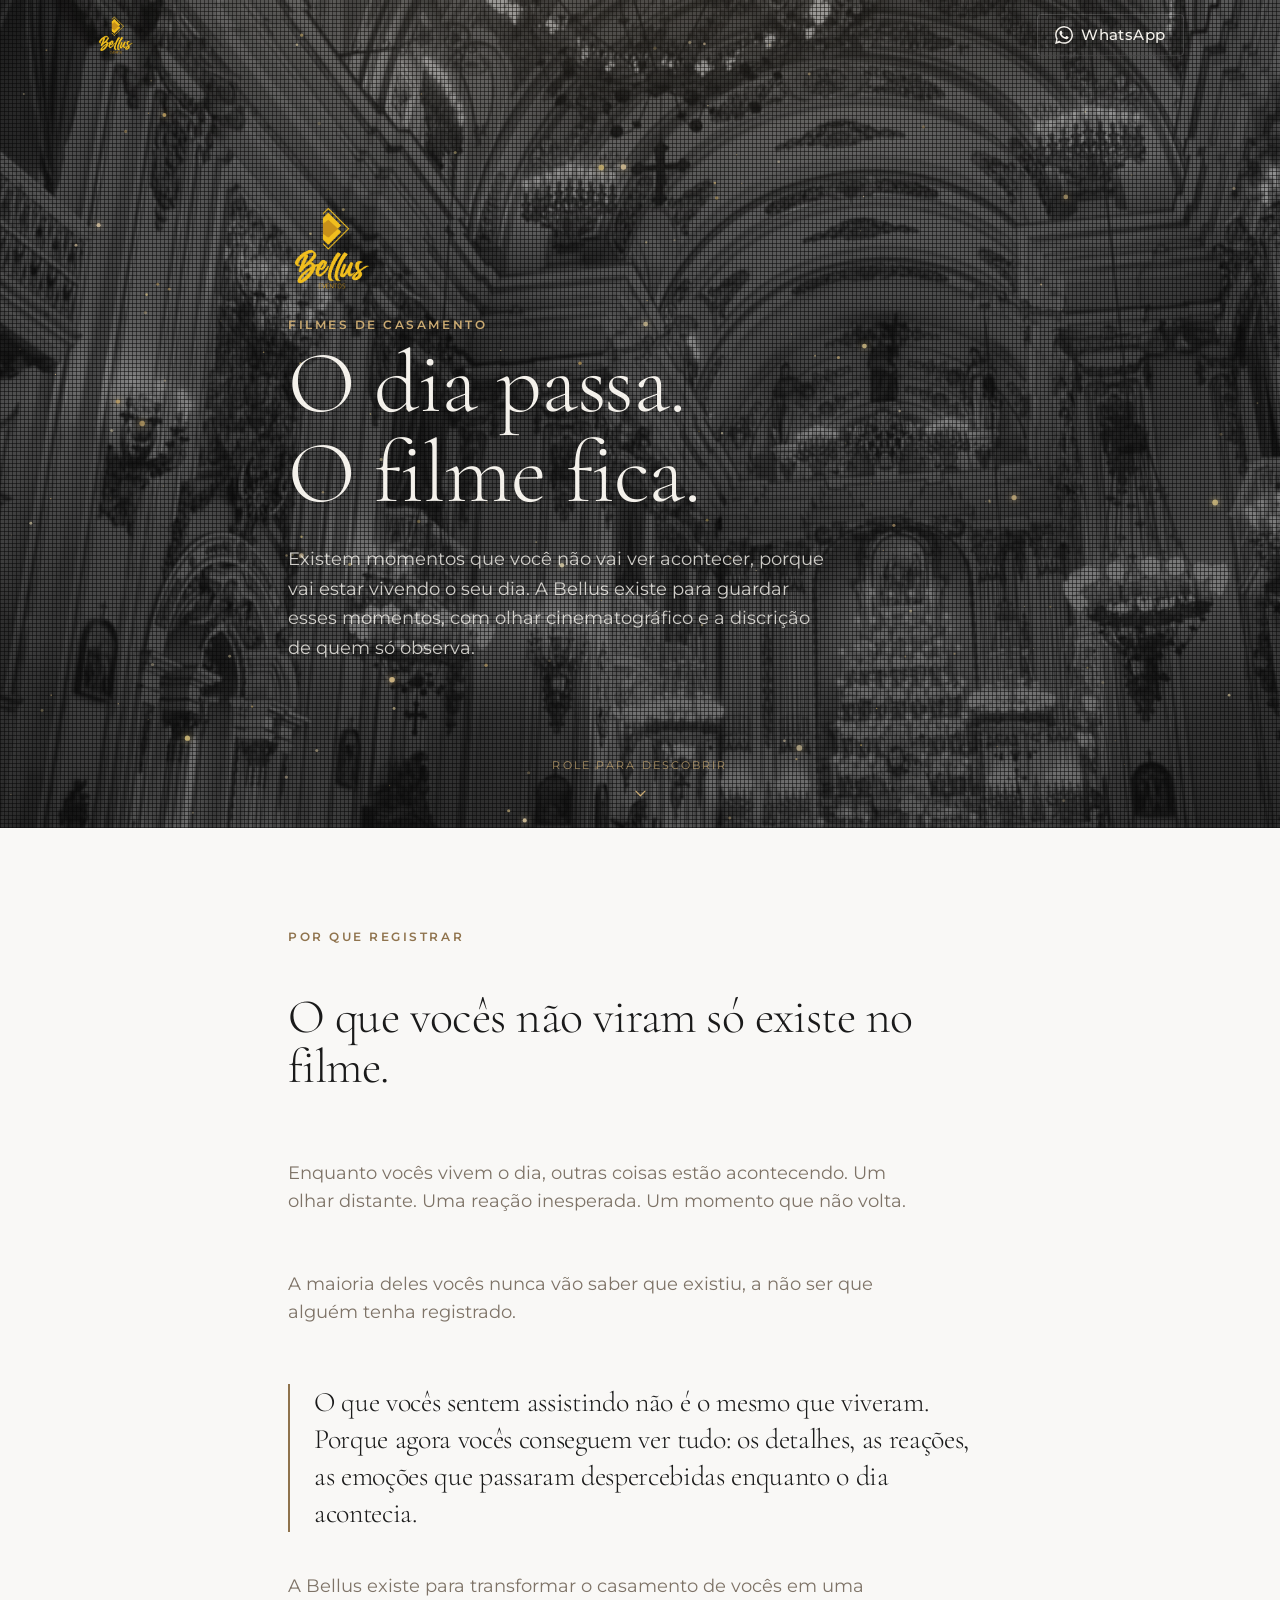
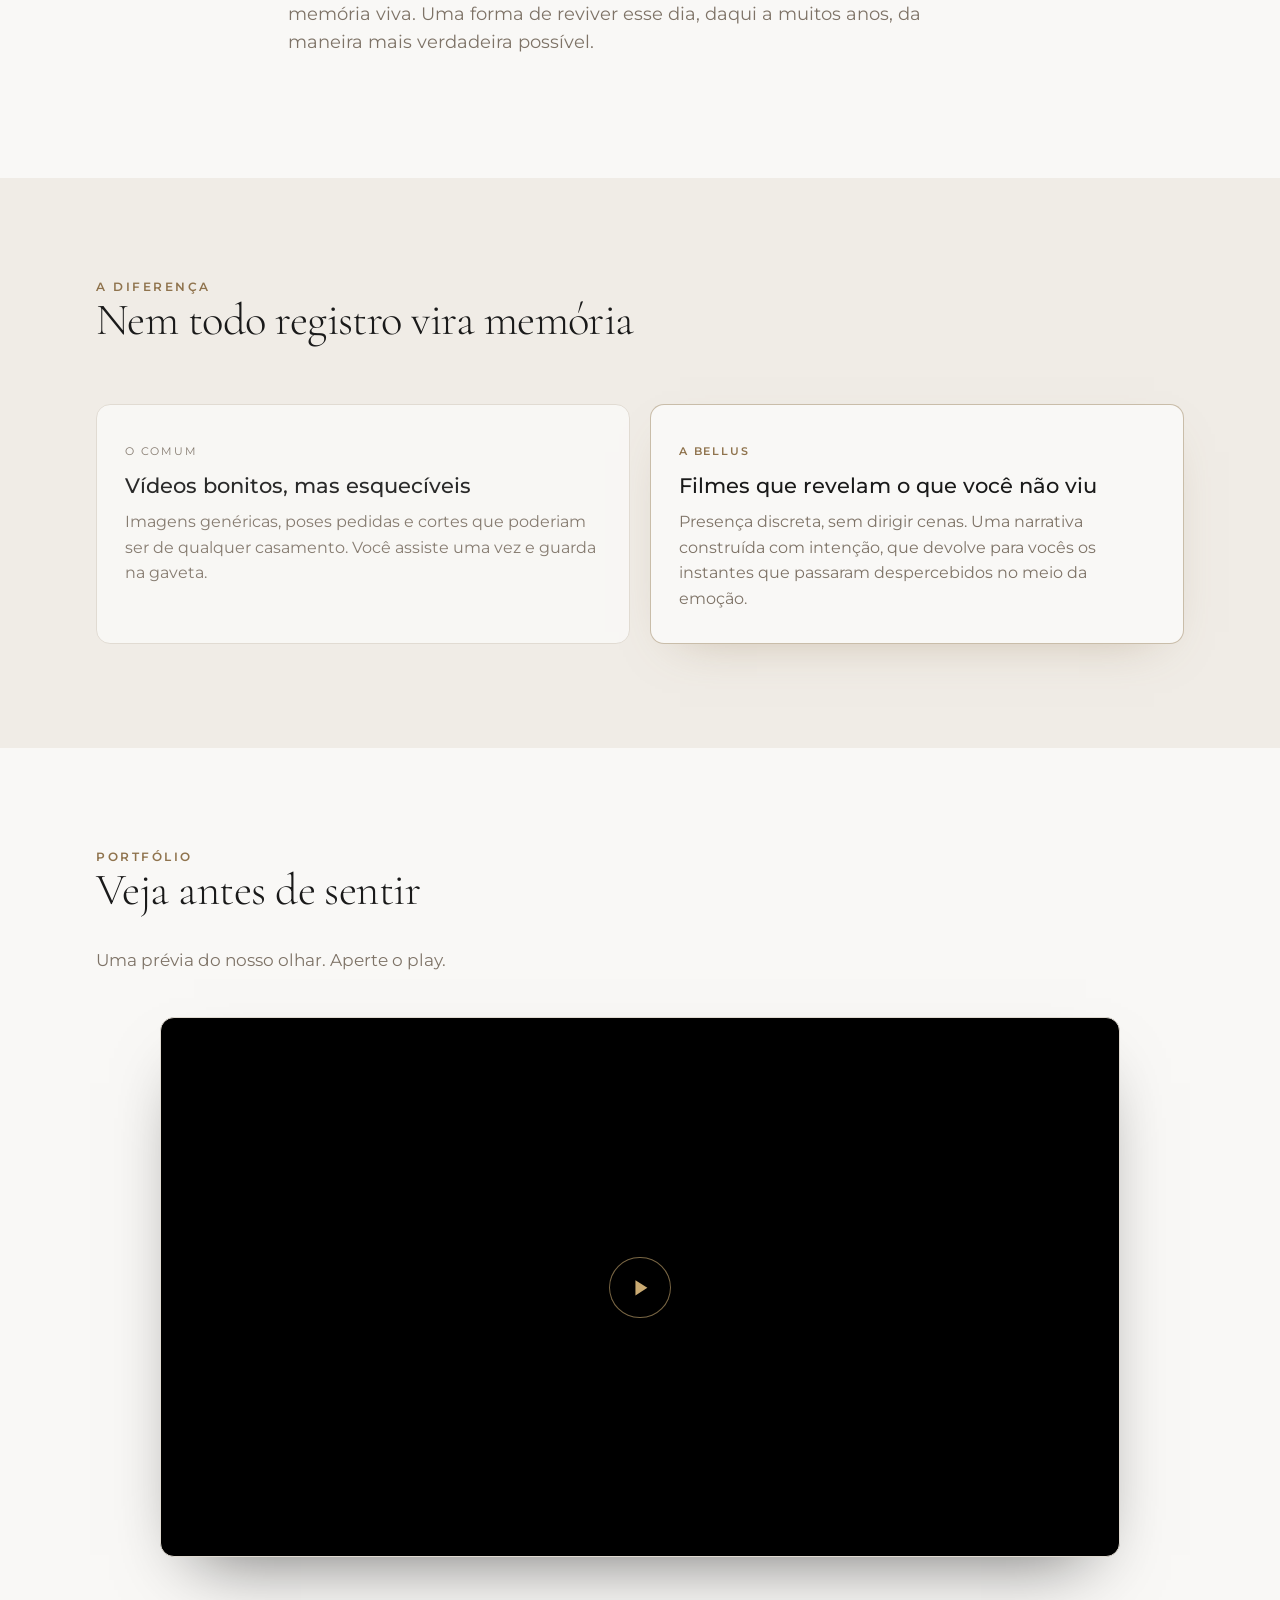
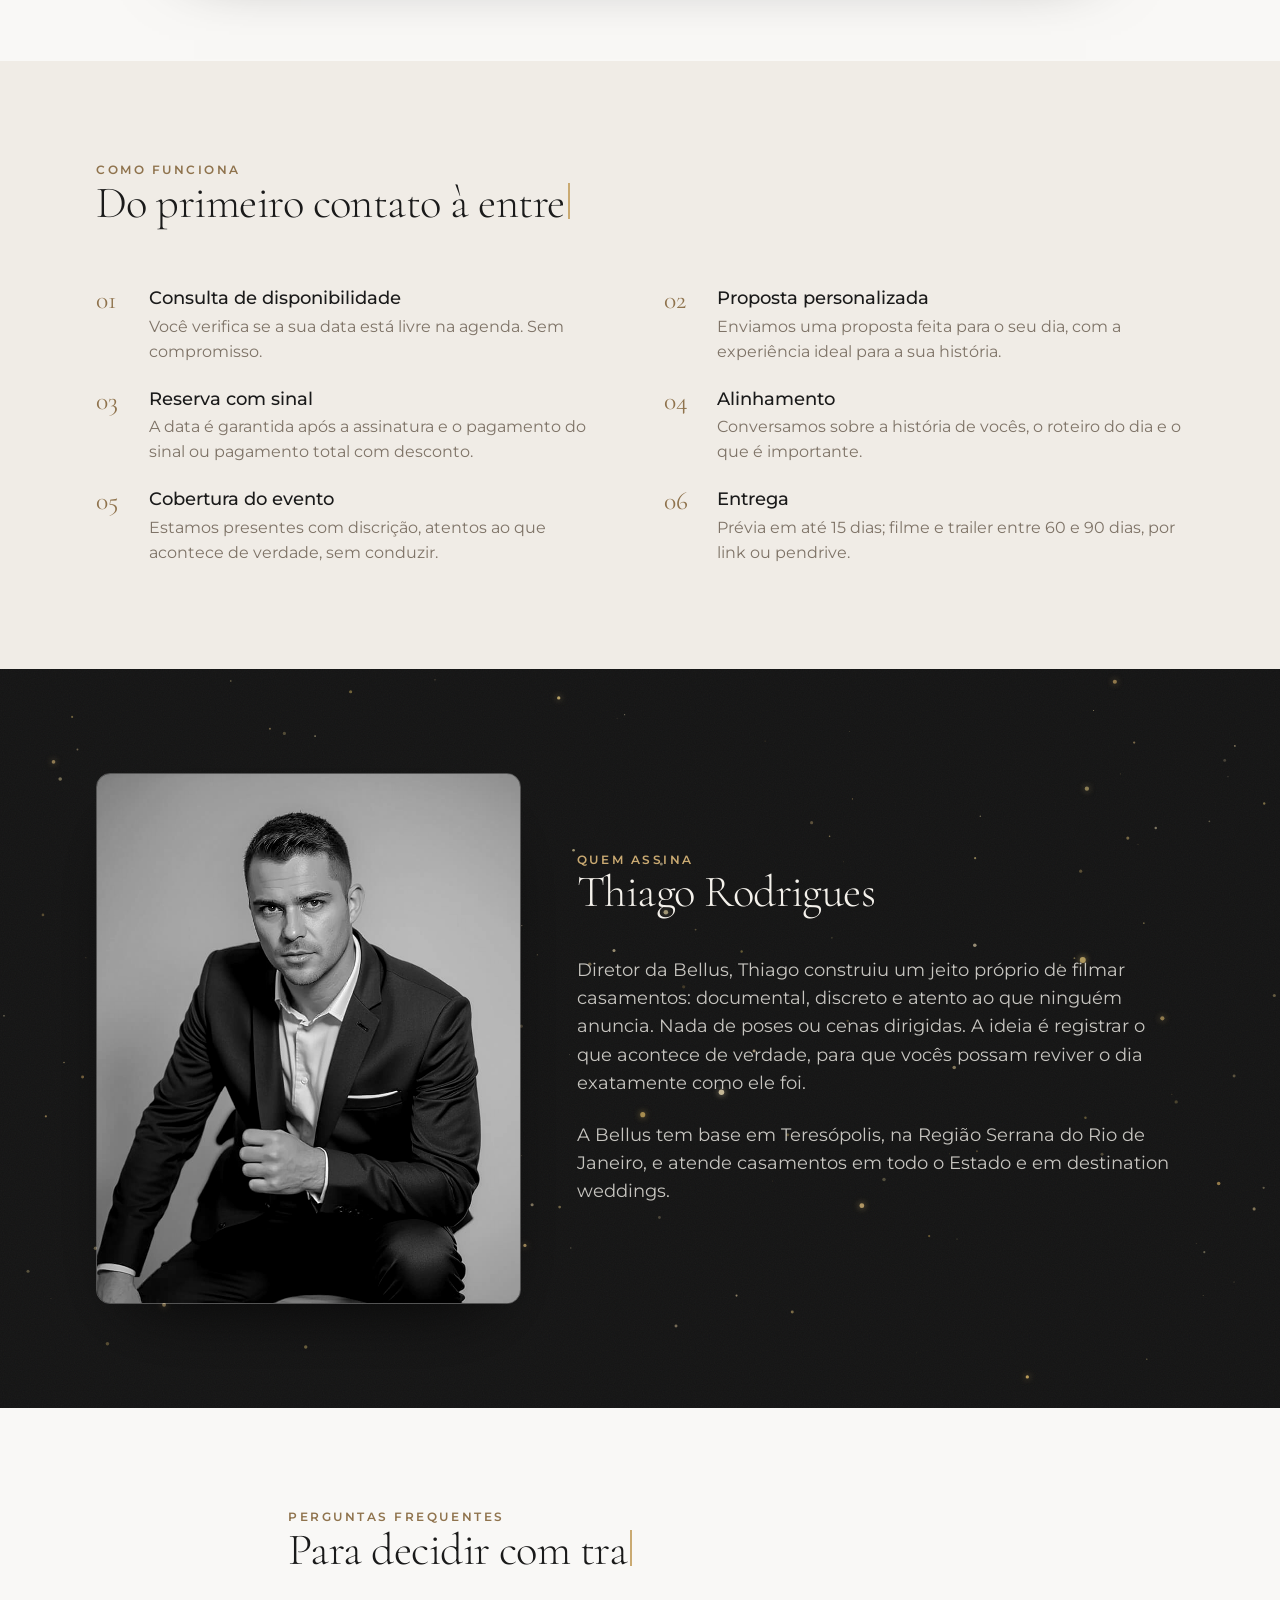
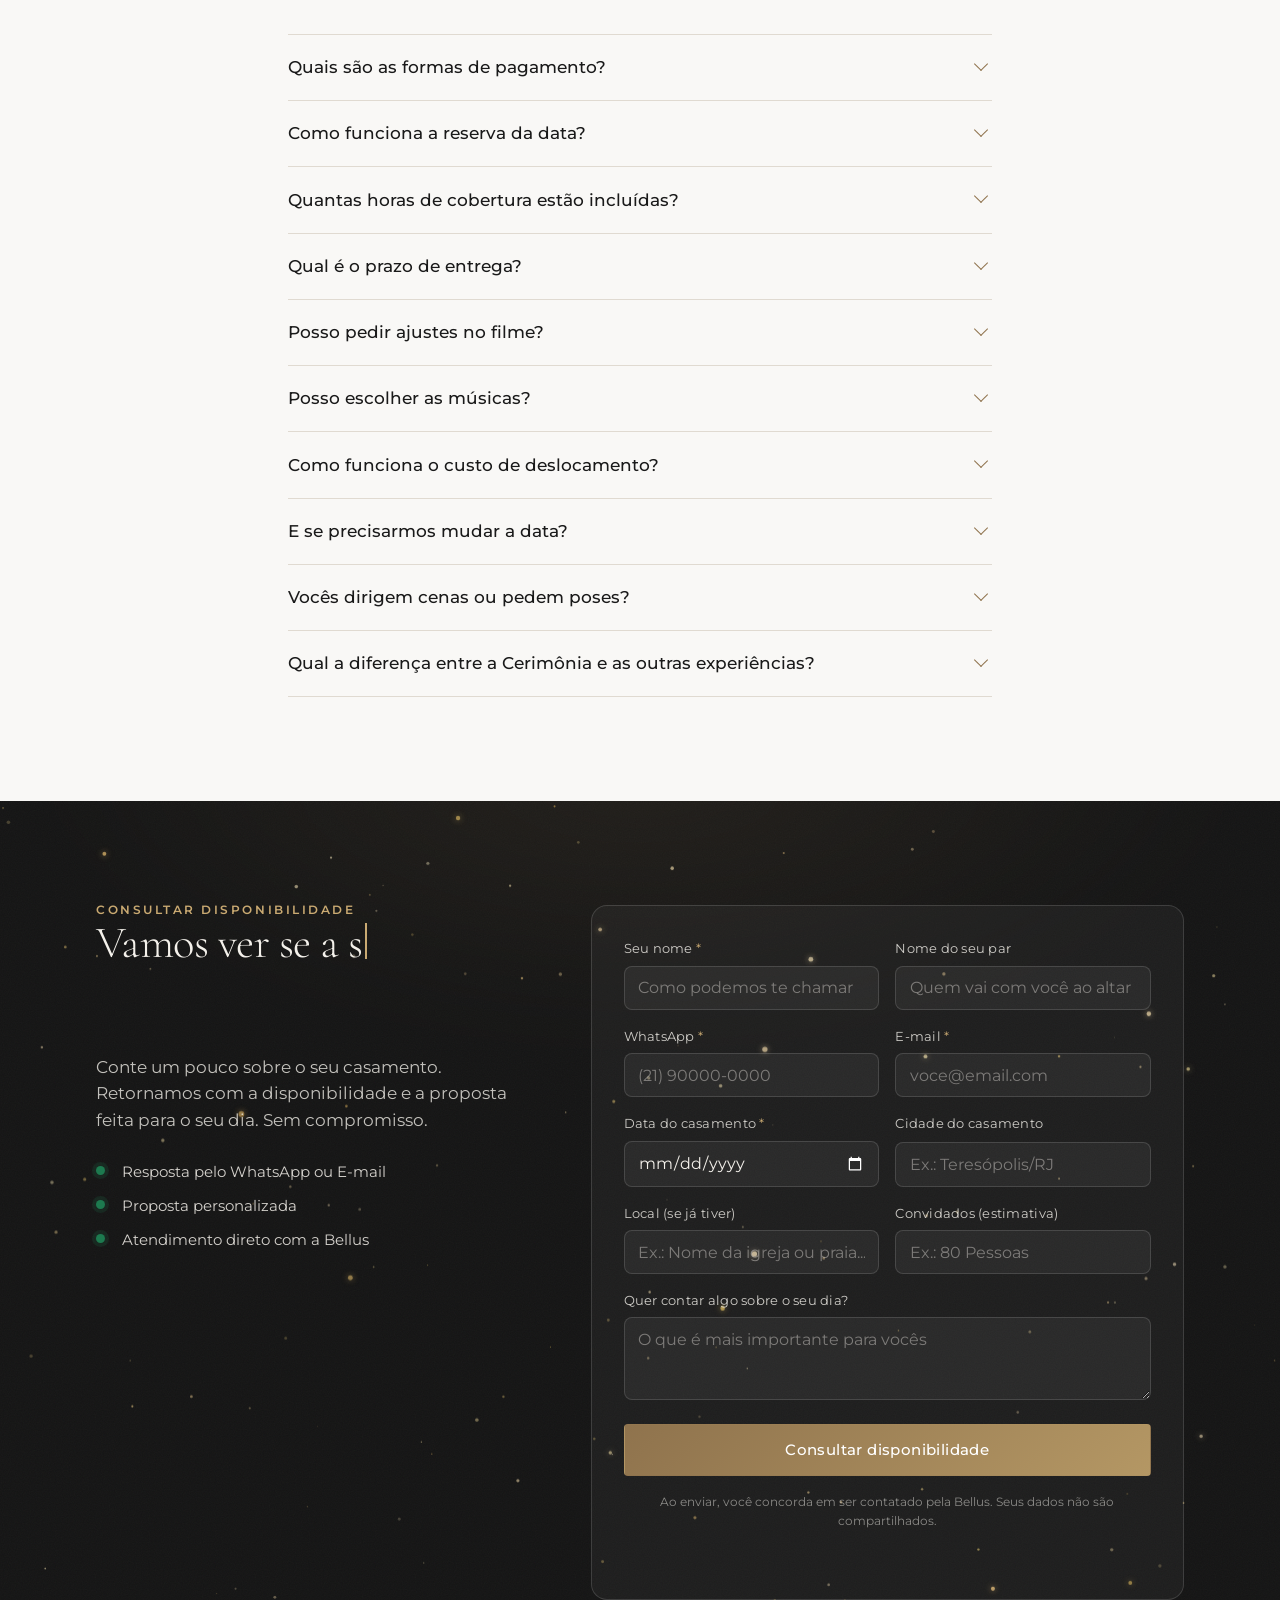
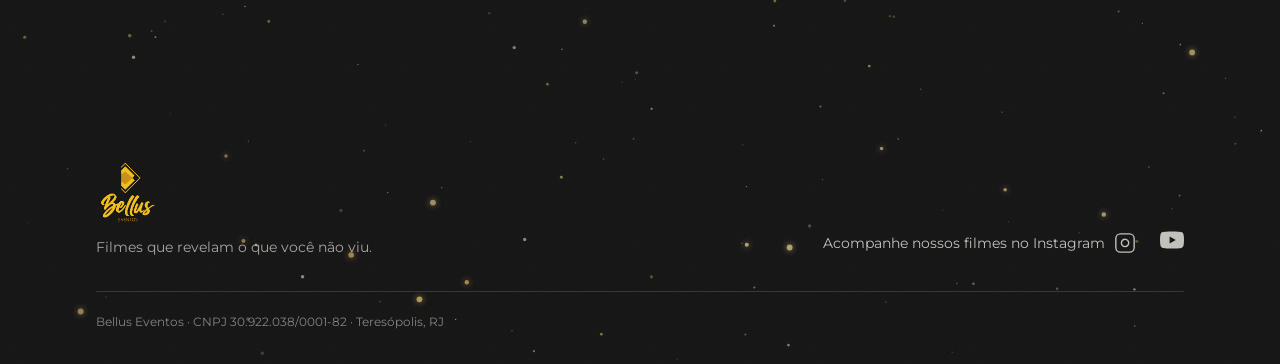
==== index.html @ 9ad2a392 "Site institucional Bellus (versao no ar em /novo/) Co-Authored-By: Claude Opus 4.8 <noreply@anthropi" ====
<!DOCTYPE html>
<html lang="pt-BR">
<head>
  <meta charset="UTF-8" />
  <meta name="viewport" content="width=device-width, initial-scale=1" />
  <title>Bellus Eventos · Filmes de casamento em Teresópolis e Região Serrana</title>
  <meta name="description" content="Filmes de casamento com olhar cinematográfico e sensibilidade documental. A Bellus preserva o que você não viu acontecer no seu dia. Teresópolis e Região Serrana do Rio de Janeiro." />
  <meta name="theme-color" content="#141414" />
  <link rel="canonical" href="https://belluseventos.com.br/" />

  <meta property="og:type" content="website" />
  <meta property="og:site_name" content="Bellus Eventos" />
  <meta property="og:title" content="Bellus Eventos · Filmes de casamento" />
  <meta property="og:description" content="Filmes que revelam o que você não viu. Olhar cinematográfico e sensibilidade documental." />
  <meta property="og:url" content="https://belluseventos.com.br/" />
  <meta property="og:image" content="https://belluseventos.com.br/assets/logo_bellus.png" />
  <meta property="og:locale" content="pt_BR" />
  <meta name="twitter:card" content="summary_large_image" />

  <link rel="icon" type="image/png" href="assets/logo_bellus.png" />

  <link rel="preconnect" href="https://fonts.googleapis.com" />
  <link rel="preconnect" href="https://fonts.gstatic.com" crossorigin />
  <link href="https://fonts.googleapis.com/css2?family=Cormorant+Garamond:wght@300;400;500;600&family=Montserrat:wght@300;400;500;600&display=swap" rel="stylesheet" />

  <link rel="stylesheet" href="styles.css?v=10" />

  <script type="application/ld+json">
  {
    "@context": "https://schema.org",
    "@type": "LocalBusiness",
    "name": "Bellus Eventos",
    "description": "Filmes de casamento com olhar cinematográfico e sensibilidade documental.",
    "url": "https://belluseventos.com.br/",
    "image": "https://belluseventos.com.br/assets/logo_bellus.png",
    "telephone": "+5521981636666",
    "areaServed": "Teresópolis e Região Serrana, Rio de Janeiro",
    "address": { "@type": "PostalAddress", "addressLocality": "Teresópolis", "addressRegion": "RJ", "addressCountry": "BR" },
    "sameAs": [
      "https://www.instagram.com/belluscasamentos/",
      "https://www.youtube.com/@belluseventos"
    ]
  }
  </script>
</head>
<body>

  <!-- ░░ NAV ░░ -->
  <header class="nav" id="nav">
    <div class="container nav__inner">
      <a href="#topo" class="nav__brand" aria-label="Bellus Eventos, início">
        <img src="assets/logo_bellus.png" alt="Bellus Eventos" class="nav__logo" />
      </a>
      <a href="https://wa.me/5521981636666?text=Ol%C3%A1!%20Vim%20pelo%20site%20da%20Bellus." class="btn btn--ghost nav__cta" target="_blank" rel="noopener">
        <svg class="ic" width="18" height="18" viewBox="0 0 24 24" fill="currentColor" aria-hidden="true"><path d="M.057 24l1.687-6.163a11.867 11.867 0 0 1-1.587-5.945C.16 5.335 5.495 0 12.05 0a11.82 11.82 0 0 1 8.413 3.488 11.82 11.82 0 0 1 3.48 8.414c-.003 6.557-5.338 11.892-11.893 11.892a11.9 11.9 0 0 1-5.688-1.448L.057 24zm6.597-3.807c1.676.995 3.276 1.591 5.392 1.592 5.448 0 9.886-4.434 9.889-9.885.002-5.462-4.415-9.89-9.881-9.892-5.452 0-9.887 4.434-9.889 9.884a9.86 9.86 0 0 0 1.51 5.26l-.999 3.648 3.748-.985zm11.387-5.464c-.074-.124-.272-.198-.57-.347-.297-.149-1.758-.868-2.031-.967-.272-.099-.47-.149-.669.149-.198.297-.768.967-.941 1.165-.173.198-.347.223-.644.074-.297-.149-1.255-.462-2.39-1.475-.883-.788-1.48-1.761-1.653-2.059-.173-.297-.018-.458.13-.606.134-.133.297-.347.446-.521.151-.172.2-.296.3-.495.099-.198.05-.372-.025-.521-.075-.148-.669-1.611-.916-2.206-.242-.579-.487-.501-.669-.51l-.57-.01c-.198 0-.52.074-.792.372-.272.297-1.04 1.016-1.04 2.479 0 1.462 1.065 2.875 1.213 3.074.149.198 2.096 3.2 5.077 4.487.709.306 1.262.489 1.694.625.712.227 1.36.195 1.872.118.571-.085 1.758-.719 2.006-1.413.247-.694.247-1.289.173-1.413z"/></svg>
        <span>WhatsApp</span>
      </a>
    </div>
  </header>

  <!-- ░░ HERO ░░ -->
  <section class="hero section--dark" id="topo">
    <video class="hero__video" autoplay muted loop playsinline preload="auto" poster="assets/hero-poster.jpg" aria-hidden="true">
      <source src="assets/mistura_cabeca_pb.mp4" type="video/mp4" />
    </video>
    <div class="hero__veil" aria-hidden="true"></div>
    <canvas class="particles" data-particles aria-hidden="true"></canvas>
    <div class="hero__glow" aria-hidden="true"></div>
    <div class="container hero__inner reveal">
      <img src="assets/logo_bellus.png" alt="Bellus Eventos" class="hero__logo" />
      <p class="eyebrow eyebrow--light">Filmes de casamento</p>
      <h1 class="hero__title font-serif">O dia passa.<br />O filme fica.</h1>
      <p class="hero__lead">
        Existem momentos que você não vai ver acontecer, porque vai estar vivendo o seu dia.
        A Bellus existe para guardar esses momentos, com olhar cinematográfico e a discrição de quem só observa.
      </p>
    </div>
    <a href="#o-valor" class="hero__scroll" aria-label="Rolar para descobrir">
      <span class="hero__scroll-label">Role para descobrir</span>
      <svg class="hero__scroll-ic" width="22" height="22" viewBox="0 0 24 24" fill="none" stroke="currentColor" stroke-width="1.4" stroke-linecap="round" stroke-linejoin="round" aria-hidden="true"><path d="M7 10l5 5 5-5"/></svg>
    </a>
  </section>

  <!-- ░░ MANIFESTO ░░ -->
  <section class="section" id="o-valor">
    <div class="container narrow reveal">
      <p class="eyebrow">Por que registrar</p>
      <p class="manifesto__lead font-serif">O que vocês não viram só existe no filme.</p>
      <div class="manifesto__body">
        <p>Enquanto vocês vivem o dia, outras coisas estão acontecendo. Um olhar distante. Uma reação inesperada. Um momento que não volta.</p>
        <p>A maioria deles vocês nunca vão saber que existiu, a não ser que alguém tenha registrado.</p>
      </div>
      <blockquote class="manifesto__quote font-serif">
        O que vocês sentem assistindo não é o mesmo que viveram. Porque agora vocês conseguem ver tudo: os detalhes, as reações, as emoções que passaram despercebidas enquanto o dia acontecia.
      </blockquote>
      <p class="manifesto__close">
        A Bellus existe para transformar o casamento de vocês em uma memória viva. Uma forma de reviver esse dia, daqui a muitos anos, da maneira mais verdadeira possível.
      </p>
    </div>
  </section>

  <!-- ░░ PROBLEMA vs SOLUÇÃO ░░ -->
  <section class="section section--tint" id="diferenca">
    <div class="container">
      <header class="section__head reveal">
        <p class="eyebrow">A diferença</p>
        <h2 class="section__title font-serif">Nem todo registro vira memória</h2>
      </header>
      <div class="compare reveal">
        <div class="compare__col compare__col--muted">
          <span class="compare__tag">O comum</span>
          <h3 class="compare__h">Vídeos bonitos, mas esquecíveis</h3>
          <p>Imagens genéricas, poses pedidas e cortes que poderiam ser de qualquer casamento. Você assiste uma vez e guarda na gaveta.</p>
        </div>
        <div class="compare__col compare__col--bellus">
          <span class="compare__tag compare__tag--gold">A Bellus</span>
          <h3 class="compare__h">Filmes que revelam o que você não viu</h3>
          <p>Presença discreta, sem dirigir cenas. Uma narrativa construída com intenção, que devolve para vocês os instantes que passaram despercebidos no meio da emoção.</p>
        </div>
      </div>
    </div>
  </section>

  <!-- ░░ PORTFÓLIO ░░ -->
  <section class="section" id="portfolio">
    <div class="container">
      <header class="section__head reveal">
        <p class="eyebrow">Portfólio</p>
        <h2 class="section__title font-serif">Veja antes de sentir</h2>
        <p class="section__intro">Uma prévia do nosso olhar. Aperte o play.</p>
      </header>
      <div class="portfolio-feature reveal">
        <button class="video pf-play" type="button" data-yt="ePwx8bsoztI" aria-label="Assistir à prévia da Bellus">
          <img class="pf-poster" src="https://i.ytimg.com/vi/ePwx8bsoztI/maxresdefault.jpg" onerror="this.onerror=null;this.src='https://i.ytimg.com/vi/ePwx8bsoztI/hqdefault.jpg'" alt="" loading="lazy" />
          <span class="pf-btn" aria-hidden="true"><svg width="26" height="26" viewBox="0 0 24 24" fill="currentColor"><path d="M8 5v14l11-7z"/></svg></span>
        </button>
      </div>
    </div>
  </section>

  <!-- ░░ COMO FUNCIONA ░░ -->
  <section class="section section--tint" id="como-funciona">
    <div class="container">
      <header class="section__head reveal">
        <p class="eyebrow">Como funciona</p>
        <h2 class="section__title font-serif">Do primeiro contato à entrega</h2>
      </header>
      <ol class="steps">
        <li class="steps__item reveal"><span class="steps__n">01</span><div><h3>Consulta de disponibilidade</h3><p>Você verifica se a sua data está livre na agenda. Sem compromisso.</p></div></li>
        <li class="steps__item reveal"><span class="steps__n">02</span><div><h3>Proposta personalizada</h3><p>Enviamos uma proposta feita para o seu dia, com a experiência ideal para a sua história.</p></div></li>
        <li class="steps__item reveal"><span class="steps__n">03</span><div><h3>Reserva com sinal</h3><p>A data é garantida após a assinatura e o pagamento do sinal ou pagamento total com desconto.</p></div></li>
        <li class="steps__item reveal"><span class="steps__n">04</span><div><h3>Alinhamento</h3><p>Conversamos sobre a história de vocês, o roteiro do dia e o que é importante.</p></div></li>
        <li class="steps__item reveal"><span class="steps__n">05</span><div><h3>Cobertura do evento</h3><p>Estamos presentes com discrição, atentos ao que acontece de verdade, sem conduzir.</p></div></li>
        <li class="steps__item reveal"><span class="steps__n">06</span><div><h3>Entrega</h3><p>Prévia em até 15 dias; filme e trailer entre 60 e 90 dias, por link ou pendrive.</p></div></li>
      </ol>
    </div>
  </section>

  <!-- ░░ SOBRE ░░ -->
  <section class="section section--dark" id="sobre">
    <canvas class="particles" data-particles aria-hidden="true"></canvas>
    <div class="container reveal">
      <div class="about__inner">
        <figure class="about__photo">
          <a href="https://www.instagram.com/thiago.bellus/" target="_blank" rel="noopener" aria-label="Instagram pessoal do Thiago Rodrigues">
            <img src="assets/wp/thiago-bellus.jpg" alt="Thiago Rodrigues, diretor da Bellus Eventos" loading="lazy" />
          </a>
        </figure>
        <div class="about__col">
          <p class="eyebrow eyebrow--light">Quem assina</p>
          <h2 class="section__title font-serif light">Thiago Rodrigues</h2>
          <p class="about__text">
            Diretor da Bellus, Thiago construiu um jeito próprio de filmar casamentos: documental, discreto e atento ao que ninguém anuncia. Nada de poses ou cenas dirigidas. A ideia é registrar o que acontece de verdade, para que vocês possam reviver o dia exatamente como ele foi.
          </p>
          <p class="about__text">
            A Bellus tem base em Teresópolis, na Região Serrana do Rio de Janeiro, e atende casamentos em todo o Estado e em destination weddings.
          </p>
        </div>
      </div>
    </div>
  </section>

  <!-- ░░ AVALIAÇÕES (Google, ao vivo) ░░ -->
  <section class="section section--tint" id="avaliacoes" hidden>
    <div class="container">
      <header class="section__head reveal">
        <p class="eyebrow">O que dizem</p>
        <h2 class="section__title font-serif">Quem confiou recomenda</h2>
        <div class="reviews__summary" id="reviews-summary"></div>
      </header>
      <div class="reviews" id="reviews-list" aria-live="polite"></div>
    </div>
  </section>

  <!-- ░░ FAQ ░░ -->
  <section class="section" id="faq">
    <div class="container narrow">
      <header class="section__head reveal">
        <p class="eyebrow">Perguntas frequentes</p>
        <h2 class="section__title font-serif">Para decidir com tranquilidade</h2>
      </header>
      <div class="faq reveal">
        <details class="faq__item"><summary>Quais são as formas de pagamento?</summary><div class="faq__a"><p>Entrada de 20% do valor total para reservar a data, com parcelamento do saldo até a data do casamento. Para pagamento à vista, há 5% de desconto.</p></div></details>
        <details class="faq__item"><summary>Como funciona a reserva da data?</summary><div class="faq__a"><p>A data é confirmada após a assinatura do contrato e o pagamento do sinal. Até lá, ela permanece disponível, mas não reservada.</p></div></details>
        <details class="faq__item"><summary>Quantas horas de cobertura estão incluídas?</summary><div class="faq__a"><p>Dependendo da experiência contratada, a cobertura vai de 6 a 10 horas contínuas, com 1 hora de tolerância. A Cerimônia, por registrar apenas a cerimônia, não exige todo esse tempo.</p></div></details>
        <details class="faq__item"><summary>Qual é o prazo de entrega?</summary><div class="faq__a"><p>A prévia sai em até 15 dias. O filme e o trailer são entregues, em média, entre 60 e 90 dias, com prazo máximo de 150 dias.</p></div></details>
        <details class="faq__item"><summary>Posso pedir ajustes no filme?</summary><div class="faq__a"><p>Sim. Uma rodada de ajustes está inclusa, em até 15 dias após a entrega, para correções pontuais como troca de trilha, reordenação de cenas ou cortes específicos.</p></div></details>
        <details class="faq__item"><summary>Posso escolher as músicas?</summary><div class="faq__a"><p>Sim. A trilha pode ser combinada e ainda ajustada na rodada de revisão inclusa.</p></div></details>
        <details class="faq__item"><summary>Como funciona o custo de deslocamento?</summary><div class="faq__a"><p>Em Teresópolis (RJ), o deslocamento está incluso. Para outros locais do estado do Rio de Janeiro, calcula-se R$ 1,00 por km rodado (ida e volta), mais hospedagem quando necessário. Fora do estado, soma-se também o transporte aéreo.</p></div></details>
        <details class="faq__item"><summary>E se precisarmos mudar a data?</summary><div class="faq__a"><p>É possível conforme a disponibilidade da agenda, com taxa de remarcação de 10% do valor total. Em casos de força maior, a taxa pode ser isenta.</p></div></details>
        <details class="faq__item"><summary>Vocês dirigem cenas ou pedem poses?</summary><div class="faq__a"><p>Nosso olhar é documental: registramos o que acontece de verdade, sem pedir poses ou repetições. Vocês só precisam viver o seu dia.</p></div></details>
        <details class="faq__item"><summary>Qual a diferença entre a Cerimônia e as outras experiências?</summary><div class="faq__a"><p>A experiência Cerimônia preserva a cerimônia na íntegra: entradas, votos, troca de alianças e o "sim" completo. Rubi e Diamante focam no filme cinematográfico do dia. A Aliança une as duas coisas.</p></div></details>
      </div>
    </div>
  </section>

  <!-- ░░ CONTATO ░░ -->
  <section class="section section--dark" id="contato">
    <canvas class="particles" data-particles aria-hidden="true"></canvas>
    <div class="hero__glow" aria-hidden="true"></div>
    <div class="container contact reveal">
      <div class="contact__intro">
        <p class="eyebrow eyebrow--light">Consultar disponibilidade</p>
        <h2 class="section__title font-serif light">Vamos ver se a sua data está livre?</h2>
        <p class="contact__lead">Conte um pouco sobre o seu casamento. Retornamos com a disponibilidade e a proposta feita para o seu dia. Sem compromisso.</p>
        <ul class="contact__list">
          <li>Resposta pelo WhatsApp ou E-mail</li>
          <li>Proposta personalizada</li>
          <li>Atendimento direto com a Bellus</li>
        </ul>
      </div>

      <form class="form" id="lead-form" novalidate>
        <div class="form__row">
          <label class="field"><span>Seu nome <i>*</i></span><input name="nome" type="text" required autocomplete="name" placeholder="Como podemos te chamar" /></label>
          <label class="field"><span>Nome do seu par</span><input name="nomeParceiro" type="text" autocomplete="off" placeholder="Quem vai com você ao altar" /></label>
        </div>
        <div class="form__row">
          <label class="field"><span>WhatsApp <i>*</i></span><input name="whatsapp" type="tel" required inputmode="tel" autocomplete="tel" placeholder="(21) 90000-0000" /></label>
          <label class="field"><span>E-mail <i>*</i></span><input name="email" type="email" required autocomplete="email" placeholder="voce@email.com" /></label>
        </div>
        <div class="form__row">
          <label class="field"><span>Data do casamento <i>*</i></span><input name="dataCasamento" type="date" required /></label>
          <label class="field"><span>Cidade do casamento</span><input name="cidade" type="text" placeholder="Ex.: Teresópolis/RJ" /></label>
        </div>
        <div class="form__row">
          <label class="field"><span>Local (se já tiver)</span><input name="local" type="text" placeholder="Ex.: Nome da igreja ou praia..." /></label>
          <label class="field"><span>Convidados (estimativa)</span><input name="convidados" type="text" inputmode="numeric" placeholder="Ex.: 80 Pessoas" /></label>
        </div>
        <label class="field"><span>Quer contar algo sobre o seu dia?</span><textarea name="mensagem" rows="3" placeholder="O que é mais importante para vocês"></textarea></label>

        <button type="submit" class="btn btn--primary form__submit" id="lead-submit">Consultar disponibilidade</button>
        <p class="form__note">Ao enviar, você concorda em ser contatado pela Bellus. Seus dados não são compartilhados.</p>
        <p class="form__feedback" id="lead-feedback" role="status" aria-live="polite"></p>
      </form>
    </div>
  </section>

  <!-- ░░ RODAPÉ ░░ -->
  <footer class="footer section--dark">
    <canvas class="particles" data-particles aria-hidden="true"></canvas>
    <div class="container footer__inner">
      <div>
        <img src="assets/logo_bellus.png" alt="Bellus Eventos" class="footer__logo" />
        <p class="footer__tag">Filmes que revelam o que você não viu.</p>
      </div>
      <div class="footer__links">
        <a class="footer__ig" href="https://www.instagram.com/belluscasamentos/" target="_blank" rel="noopener" aria-label="Seguir a Bellus no Instagram">
          <span>Acompanhe nossos filmes no Instagram</span>
          <svg class="ic footer__ig-ic" width="22" height="22" viewBox="0 0 24 24" fill="none" stroke="currentColor" stroke-width="1.5" aria-hidden="true"><rect x="2" y="2" width="20" height="20" rx="5" ry="5"/><path d="M16 11.37A4 4 0 1 1 12.63 8 4 4 0 0 1 16 11.37z"/><line x1="17.5" x2="17.51" y1="6.5" y2="6.5"/></svg>
        </a>
        <a href="https://www.youtube.com/@belluseventos" target="_blank" rel="noopener" aria-label="YouTube Bellus Eventos">
          <svg class="ic" width="24" height="24" viewBox="0 0 24 24" fill="currentColor" aria-hidden="true"><path d="M23.5 6.2a3 3 0 0 0-2.1-2.1C19.5 3.5 12 3.5 12 3.5s-7.5 0-9.4.6A3 3 0 0 0 .5 6.2 31 31 0 0 0 0 12a31 31 0 0 0 .5 5.8 3 3 0 0 0 2.1 2.1c1.9.6 9.4.6 9.4.6s7.5 0 9.4-.6a3 3 0 0 0 2.1-2.1A31 31 0 0 0 24 12a31 31 0 0 0-.5-5.8zM9.6 15.6V8.4l6.2 3.6z"/></svg>
        </a>
      </div>
    </div>
    <div class="container">
      <hr class="footer__rule" />
      <p class="footer__legal">Bellus Eventos · CNPJ 30.922.038/0001-82 · Teresópolis, RJ</p>
    </div>
  </footer>

  <script src="script.js?v=10" defer></script>
</body>
</html>
---- styles.css ----
/* ============================================================
   Bellus Eventos — site institucional (estático)
   Identidade espelhando o app de proposta (noivadossonhos.com.br)
   ============================================================ */

:root {
  --bg: #f9f8f6;
  --ivory: #f0ece6;
  --cream: #f4f1eb;
  --ink: #1a1a1a;
  --ink-soft: #7e7367;
  --charcoal: #141414;
  --gold: #8f734d;
  --gold-2: #b49764;
  --gold-soft: #caaa72;
  --green: #1d7a4f;
  --line: #e0dad1;
  --line-dark: rgba(249, 248, 246, 0.14);
  --gold-grad: linear-gradient(135deg, var(--gold), var(--gold-2));
  --ease: cubic-bezier(0.22, 0.61, 0.36, 1);
  --font-serif: "Cormorant Garamond", Georgia, serif;
  --font-sans: "Montserrat", system-ui, -apple-system, Segoe UI, Roboto, sans-serif;
}

*, *::before, *::after { box-sizing: border-box; }

html { scroll-behavior: smooth; -webkit-text-size-adjust: 100%; }

body {
  margin: 0;
  background: var(--bg);
  color: var(--ink);
  font-family: var(--font-sans);
  font-weight: 400;
  line-height: 1.6;
  -webkit-font-smoothing: antialiased;
  text-rendering: optimizeLegibility;
  overflow-x: hidden;
}

img { max-width: 100%; display: block; }
a { color: inherit; text-decoration: none; }

::selection { background: var(--gold-soft); color: var(--charcoal); }
:focus-visible { outline: 2px solid var(--gold); outline-offset: 3px; border-radius: 3px; }

h1, h2, h3 { font-weight: 500; line-height: 1.18; margin: 0; }
.font-serif { font-family: var(--font-serif); font-weight: 300; letter-spacing: -0.012em; }

/* ── Layout ─────────────────────────────────────────────── */
.container { width: 100%; max-width: 72rem; margin-inline: auto; padding-inline: 1.25rem; }
.narrow { max-width: 48rem; }
.center { text-align: center; margin-top: 2.5rem; }
@media (min-width: 768px) { .container { padding-inline: 2rem; } }

.section { padding-block: 4.5rem; position: relative; }
[id] { scroll-margin-top: 4.75rem; }
@media (min-width: 768px) { .section { padding-block: 6.5rem; } }
.section--tint { background: var(--ivory); }
.section--dark { background: var(--charcoal); color: var(--cream); overflow: hidden; isolation: isolate; }

.section__head { max-width: 42rem; margin-bottom: 2.75rem; }
.section__title { font-size: clamp(2rem, 5vw, 2.8rem); }
.section__title.light { color: var(--cream); }
.section__title::after { content: ""; display: block; width: 0; height: 2px; margin-top: 0.7rem; background: linear-gradient(90deg, var(--gold), var(--gold-soft)); transition: width 0.9s var(--ease) 0.2s; }
.section__title.is-inview::after { width: 2.8rem; }
.tw-caret { display: inline-block; width: 2px; height: 0.8em; margin-left: 3px; vertical-align: -0.04em; background: var(--gold-soft); animation: twBlink 0.7s steps(1) infinite; }
@keyframes twBlink { 0%, 100% { opacity: 1; } 50% { opacity: 0; } }
.section__intro { margin-top: 1rem; font-size: 1.075rem; color: var(--ink-soft); }
.section--dark .section__intro { color: rgba(244, 241, 235, 0.72); }

.eyebrow { font-size: 0.72rem; line-height: 1; letter-spacing: 0.22em; text-transform: uppercase; color: var(--gold); font-weight: 600; margin: 0; }
.eyebrow--light { color: var(--gold-soft); }

.hairline { height: 1px; width: 3.5rem; background: linear-gradient(90deg, var(--gold), var(--gold-soft), var(--gold)); }

/* ── Botões ─────────────────────────────────────────────── */
.btn { display: inline-flex; align-items: center; justify-content: center; gap: 0.5rem; min-height: 3.25rem; padding: 0.95rem 2rem; border-radius: 4px; font-family: var(--font-sans); font-weight: 500; font-size: 0.95rem; letter-spacing: 0.4px; cursor: pointer; border: 1px solid transparent; transition: all 0.25s var(--ease); }
.btn .ic { flex: none; }
.btn--primary { background: var(--gold-grad); color: #fff; }
.btn--primary:hover { filter: brightness(0.96); box-shadow: 0 14px 34px -16px rgba(143, 115, 77, 0.7); }
.btn--primary:active { transform: scale(0.99); }
.btn--primary:disabled { background: #cfc6b6; cursor: not-allowed; filter: none; box-shadow: none; }
.btn--ghost { background: transparent; border-color: var(--line); color: var(--ink); }
.btn--ghost:hover { border-color: var(--gold); color: var(--gold); }
.btn--ghost-light { background: transparent; border-color: var(--line-dark); color: var(--cream); }
.btn--ghost-light:hover { border-color: var(--gold-soft); color: var(--gold-soft); }

/* ── Nav ────────────────────────────────────────────────── */
.nav { position: fixed; inset: 0 0 auto 0; z-index: 50; transition: background 0.3s var(--ease), backdrop-filter 0.3s var(--ease), box-shadow 0.3s var(--ease); }
.nav__inner { display: flex; align-items: center; justify-content: space-between; padding-block: 0.85rem; }
.nav__logo { height: 2.5rem; width: auto; }
.nav.is-scrolled { background: rgba(20, 20, 20, 0.82); backdrop-filter: blur(10px); box-shadow: 0 1px 0 var(--line-dark); }
.nav__cta { min-height: 2.6rem; padding: 0.5rem 1.1rem; background: transparent; border-color: var(--line-dark); color: var(--cream); }
.nav__cta:hover { border-color: var(--gold-soft); color: var(--gold-soft); }

/* ── Fundo cinematográfico (partículas + grão + brilho) ──── */
.particles { position: absolute; inset: 0; width: 100%; height: 100%; z-index: 0; pointer-events: none; }
.section--dark > .container, .hero__inner, .footer__inner, .contact { position: relative; z-index: 2; }
.section--dark::before {
  content: ""; position: absolute; inset: 0; z-index: 1; pointer-events: none; opacity: 0.04;
  background-image: url("data:image/svg+xml,%3Csvg xmlns='http://www.w3.org/2000/svg' width='160' height='160'%3E%3Cfilter id='n'%3E%3CfeTurbulence type='fractalNoise' baseFrequency='0.85' numOctaves='3' stitchTiles='stitch'/%3E%3C/filter%3E%3Crect width='100%25' height='100%25' filter='url(%23n)'/%3E%3C/svg%3E");
}
.hero__glow { position: absolute; inset-inline: 0; top: -10%; height: 60%; z-index: 1; pointer-events: none; opacity: 0.4; filter: blur(60px); background: radial-gradient(50% 60% at 50% 0%, rgba(199, 162, 107, 0.25), transparent); }

/* ── Hero ───────────────────────────────────────────────── */
.hero { position: relative; display: flex; flex-direction: column; justify-content: center; min-height: 92svh; padding-block: 6rem 2.5rem; }
.hero__video { position: absolute; inset: 0; width: 100%; height: 100%; object-fit: cover; z-index: 0; }
.hero__veil { position: absolute; inset: 0; z-index: 1; pointer-events: none; background: repeating-linear-gradient(0deg, rgba(6,6,6,0.5) 0 1px, transparent 1px 4px), repeating-linear-gradient(90deg, rgba(6,6,6,0.5) 0 1px, transparent 1px 4px), linear-gradient(180deg, rgba(16,16,16,0.42), rgba(10,10,10,0.6)); }
.hero .particles { z-index: 2; }
.hero .hero__inner { z-index: 3; }
.hero__inner { max-width: 48rem; }
.hero__logo { height: 4.5rem; width: auto; margin-bottom: 1.75rem; }
.hero__title { font-size: clamp(3.25rem, 11vw, 5.5rem); line-height: 1.02; color: var(--cream); margin-top: 0.5rem; }
.hero__lead { margin-top: 1.6rem; max-width: 34rem; font-size: 1.15rem; color: rgba(244, 241, 235, 0.82); }
.hero__actions { margin-top: 2.25rem; display: flex; flex-wrap: wrap; gap: 0.85rem; }
.hero .hairline { margin-top: 3rem; }
.hero__scroll { position: absolute; bottom: 1.5rem; left: 50%; transform: translateX(-50%); z-index: 3; display: inline-flex; flex-direction: column; align-items: center; gap: 0.45rem; color: var(--gold-soft); text-decoration: none; }
.hero__scroll-label { font-size: 0.66rem; letter-spacing: 0.2em; text-transform: uppercase; opacity: 0.78; }
.hero__scroll-ic { animation: scrollHint 2.2s ease-in-out infinite; }
@keyframes scrollHint { 0%, 100% { transform: translateY(0); opacity: 0.5; } 50% { transform: translateY(7px); opacity: 1; } }
@media (min-width: 768px) { .hero__logo { height: 5.5rem; } }

/* ── Manifesto ──────────────────────────────────────────── */
.manifesto__lead { font-size: clamp(2rem, 6vw, 3rem); line-height: 1.06; color: var(--ink); }
.manifesto__body { margin-top: 2rem; display: grid; gap: 1.25rem; max-width: 40rem; font-size: 1.1rem; color: var(--ink-soft); }
.manifesto__quote { margin: 2.5rem 0 0; padding-left: 1.5rem; border-left: 2px solid var(--gold); font-size: clamp(1.4rem, 3.5vw, 1.75rem); line-height: 1.32; color: var(--ink); }
.manifesto__close { margin-top: 2.5rem; max-width: 40rem; font-size: 1.1rem; color: var(--ink-soft); }

/* ── Comparação ─────────────────────────────────────────── */
.compare { display: grid; gap: 1.25rem; }
@media (min-width: 720px) { .compare { grid-template-columns: 1fr 1fr; } }
.compare__col { padding: 2rem 1.75rem; border-radius: 14px; border: 1px solid var(--line); background: var(--bg); }
.compare__col--muted { opacity: 0.92; }
.compare__col--bellus { border-color: rgba(143, 115, 77, 0.45); box-shadow: 0 18px 50px -30px rgba(143, 115, 77, 0.5); }
.compare__tag { display: inline-block; font-size: 0.7rem; letter-spacing: 0.16em; text-transform: uppercase; color: var(--ink-soft); margin-bottom: 0.85rem; }
.compare__tag--gold { color: var(--gold); font-weight: 600; }
.compare__h { font-size: 1.3rem; margin-bottom: 0.65rem; }
.compare__col p { margin: 0; color: var(--ink-soft); }

/* ── Portfólio ──────────────────────────────────────────── */
.portfolio-feature { max-width: 60rem; margin-inline: auto; }
.video { position: relative; aspect-ratio: 16 / 9; border-radius: 14px; overflow: hidden; background: #000; box-shadow: 0 32px 70px -34px rgba(0, 0, 0, 0.6); border: 1px solid var(--line); }
.video iframe { position: absolute; inset: 0; width: 100%; height: 100%; border: 0; }
.pf-play { display: block; width: 100%; padding: 0; cursor: pointer; }
.pf-poster { position: absolute; inset: 0; width: 100%; height: 100%; object-fit: cover; transform: scale(1.35); }
.video::before { content: ""; position: absolute; inset: 0; background: rgba(0, 0, 0, 0.2); z-index: 1; transition: background 0.3s; pointer-events: none; }
.pf-play:hover::before { background: rgba(0, 0, 0, 0.08); }
.pf-btn { position: absolute; inset: 0; display: flex; align-items: center; justify-content: center; z-index: 2; }
.pf-btn svg { padding: 1.05rem; border-radius: 50%; border: 1px solid rgba(202, 170, 114, 0.6); background: rgba(0, 0, 0, 0.4); color: var(--gold-soft); box-sizing: content-box; transition: transform 0.3s; }
.pf-play:hover .pf-btn svg { transform: scale(1.06); }
.pf-play.is-playing .pf-poster, .pf-play.is-playing .pf-btn { display: none; }
.pf-play.is-playing::before { display: none; }

/* ── Como funciona ──────────────────────────────────────── */
.steps { list-style: none; margin: 0; padding: 0; display: grid; gap: 1.5rem; }
@media (min-width: 760px) { .steps { grid-template-columns: 1fr 1fr; gap: 1.5rem 3rem; } }
.steps__item { display: flex; gap: 1.1rem; align-items: flex-start; }
.steps__n { font-family: var(--font-serif); font-size: 1.6rem; color: var(--gold); line-height: 1; min-width: 2.2rem; }
.steps__item h3 { font-size: 1.15rem; margin-bottom: 0.3rem; }
.steps__item p { margin: 0; color: var(--ink-soft); font-size: 0.98rem; }

/* ── Cards de experiências ──────────────────────────────── */
.cards { display: grid; gap: 1.1rem; }
@media (min-width: 560px) { .cards { grid-template-columns: 1fr 1fr; } }
@media (min-width: 1024px) { .cards { grid-template-columns: repeat(4, 1fr); } }
.card { padding: 1.75rem 1.5rem; border-radius: 14px; border: 1px solid var(--line); background: var(--bg); transition: border-color 0.25s var(--ease), transform 0.25s var(--ease); }
.card:hover { border-color: rgba(143, 115, 77, 0.5); transform: translateY(-3px); }
.card h3 { font-size: 1.4rem; }
.card__pos { color: var(--gold); font-size: 0.92rem; margin: 0.35rem 0 0.85rem; }
.card p { margin: 0; color: var(--ink-soft); font-size: 0.95rem; }

/* ── Sobre ──────────────────────────────────────────────── */
.about__text { margin-top: 1.5rem; font-size: 1.1rem; color: rgba(244, 241, 235, 0.8); }
.about__inner { display: grid; gap: 2.2rem; align-items: center; }
.about__photo { margin: 0; max-width: 18rem; }
.about__photo a { display: block; }
.about__photo img {
  display: block; width: 100%; aspect-ratio: 4 / 5; object-fit: cover; object-position: center 30%;
  border-radius: 14px; border: 1px solid rgba(202, 170, 114, 0.4);
  box-shadow: 0 30px 70px -34px rgba(0, 0, 0, 0.85);
  filter: grayscale(1) contrast(1.05); transition: filter 0.6s ease;
}
.about__photo img:hover { filter: grayscale(0) contrast(1); }
@media (max-width: 767px) { .about__photo { margin-inline: auto; } }
@media (min-width: 768px) {
  .about__inner { grid-template-columns: 0.7fr 1fr; gap: 3.5rem; }
  .about__photo { max-width: none; }
}

/* ── Avaliações Google ───────────────────────────────────── */
.reviews__summary { margin-top: 1.3rem; }
.reviews__badge { display: inline-flex; align-items: center; gap: 0.6rem; padding: 0.5rem 1.05rem; border: 1px solid var(--line); border-radius: 999px; background: #fff; text-decoration: none; color: var(--ink); transition: border-color 0.2s; }
.reviews__badge:hover { border-color: var(--gold); }
.reviews__stars { color: var(--gold-2); letter-spacing: 1px; }
.reviews__score { font-weight: 600; }
.reviews__count { color: var(--ink-soft); font-size: 0.9rem; }
.reviews { margin-top: 2.6rem; display: grid; gap: 1.2rem; }
@media (min-width: 768px) { .reviews { grid-template-columns: repeat(3, 1fr); } }
.review { margin: 0; background: #fff; border: 1px solid var(--line); border-radius: 14px; padding: 1.5rem 1.4rem 1.3rem; display: flex; flex-direction: column; gap: 0.85rem; box-shadow: 0 18px 40px -32px rgba(0, 0, 0, 0.3); }
.review__head { display: flex; align-items: center; gap: 0.7rem; }
.review__avatar { display: inline-flex; align-items: center; justify-content: center; width: 2.5rem; height: 2.5rem; border-radius: 50%; background: var(--gold-grad); color: #fff; font-weight: 600; font-size: 1.05rem; font-family: var(--font-serif); flex-shrink: 0; }
.review__name { font-weight: 600; font-size: 0.95rem; color: var(--ink); }
.review__head .review__stars { font-size: 0.82rem; }
.review__text { margin: 0; color: var(--ink-soft); font-size: 0.95rem; line-height: 1.62; display: -webkit-box; -webkit-line-clamp: 6; line-clamp: 6; -webkit-box-orient: vertical; overflow: hidden; }

/* ── FAQ ────────────────────────────────────────────────── */
.faq { border-top: 1px solid var(--line); }
.faq__item { border-bottom: 1px solid var(--line); }
.faq__item summary { list-style: none; cursor: pointer; padding: 1.2rem 2.5rem 1.2rem 0; position: relative; font-weight: 500; font-size: 1.05rem; }
.faq__item summary::-webkit-details-marker { display: none; }
.faq__item summary::after { content: ""; position: absolute; right: 0.4rem; top: 1.5rem; width: 10px; height: 10px; border-right: 1.5px solid var(--gold); border-bottom: 1.5px solid var(--gold); transform: rotate(45deg); transition: transform 0.25s var(--ease); }
.faq__item[open] summary::after { transform: rotate(-135deg); }
.faq__a { padding: 0 2.5rem 1.3rem 0; color: var(--ink-soft); }
.faq__a p { margin: 0; }

/* ── Contato / formulário ───────────────────────────────── */
.contact { display: grid; gap: 2.5rem; }
@media (min-width: 920px) { .contact { grid-template-columns: 0.85fr 1.15fr; gap: 3.5rem; align-items: start; } }
.contact__lead { margin-top: 1.1rem; color: rgba(244, 241, 235, 0.78); font-size: 1.05rem; }
.contact__list { margin: 1.6rem 0 0; padding: 0; list-style: none; display: grid; gap: 0.6rem; }
.contact__list li { position: relative; padding-left: 1.6rem; color: rgba(244, 241, 235, 0.85); font-size: 0.95rem; }
.contact__list li::before { content: ""; position: absolute; left: 0; top: 0.42em; width: 9px; height: 9px; border-radius: 50%; background: var(--green); box-shadow: 0 0 0 4px rgba(29, 122, 79, 0.18); }

.form { display: grid; gap: 1rem; background: rgba(255, 255, 255, 0.04); border: 1px solid var(--line-dark); border-radius: 16px; padding: 1.6rem; }
@media (min-width: 560px) { .form { padding: 2rem; } }
.form__row { display: grid; gap: 1rem; }
@media (min-width: 560px) { .form__row { grid-template-columns: 1fr 1fr; } }
.field { display: grid; gap: 0.4rem; }
.field > span { font-size: 0.82rem; color: rgba(244, 241, 235, 0.82); letter-spacing: 0.02em; }
.field > span i { color: var(--gold-soft); font-style: normal; }
.field input, .field textarea { width: 100%; font-family: var(--font-sans); font-size: 0.98rem; color: var(--cream); background: rgba(255, 255, 255, 0.05); border: 1px solid var(--line-dark); border-radius: 8px; padding: 0.72rem 0.85rem; transition: border-color 0.2s var(--ease), background 0.2s var(--ease); }
.field textarea { resize: vertical; min-height: 3.2rem; }
.field input::placeholder, .field textarea::placeholder { color: rgba(244, 241, 235, 0.4); }
.field input:focus, .field textarea:focus { outline: none; border-color: var(--gold-soft); background: rgba(255, 255, 255, 0.08); }
.field input[type="date"] { color-scheme: dark; }
.form__submit { margin-top: 0.5rem; width: 100%; }
.form__note { margin: 0; font-size: 0.78rem; color: rgba(244, 241, 235, 0.5); text-align: center; }
.form__feedback { margin: 0; font-size: 0.95rem; text-align: center; min-height: 1.2rem; }
.form__feedback.is-ok { color: #7fd1a8; }
.form__feedback.is-error { color: #e7a6a6; }

/* ── Rodapé ─────────────────────────────────────────────── */
.footer { position: relative; padding-block: 3.5rem 2rem; }
.footer__inner { display: flex; flex-direction: column; gap: 2rem; }
@media (min-width: 640px) { .footer__inner { flex-direction: row; align-items: flex-end; justify-content: space-between; } }
.footer__logo { height: 4rem; width: auto; }
.footer__tag { margin: 0.75rem 0 0; max-width: 18rem; font-size: 0.9rem; color: rgba(244, 241, 235, 0.65); }
.footer__links { display: flex; flex-wrap: wrap; align-items: center; gap: 1.5rem; font-size: 0.9rem; color: rgba(244, 241, 235, 0.78); }
.footer__links a { transition: color 0.2s var(--ease); }
.footer__links a:hover { color: var(--gold-soft); }
.footer__ig { display: inline-flex; align-items: center; gap: 0.55rem; }
.footer__ig-ic { animation: igPulse 1.8s ease-in-out infinite; transform-origin: center; }
@keyframes igPulse { 0%, 100% { transform: scale(1); opacity: 0.8; } 50% { transform: scale(1.16); opacity: 1; } }
@media (prefers-reduced-motion: reduce) { .hero__scroll-ic, .footer__ig-ic { animation: none; } .section__title::after { transition: none; } .tw-caret { display: none; } }
.footer__rule { margin: 2rem 0 1.25rem; border: none; border-top: 1px solid var(--line-dark); }
.footer__legal { margin: 0; font-size: 0.78rem; color: rgba(244, 241, 235, 0.5); }

/* ── Animação de entrada ────────────────────────────────── */
.reveal { opacity: 0; transform: translateY(18px); transition: opacity 0.7s var(--ease), transform 0.7s var(--ease); }
.reveal.is-visible { opacity: 1; transform: none; }

@media (prefers-reduced-motion: reduce) {
  html { scroll-behavior: auto; }
  .reveal { opacity: 1; transform: none; transition: none; }
  *, *::before, *::after { animation-duration: 0.001ms !important; transition-duration: 0.001ms !important; }
}
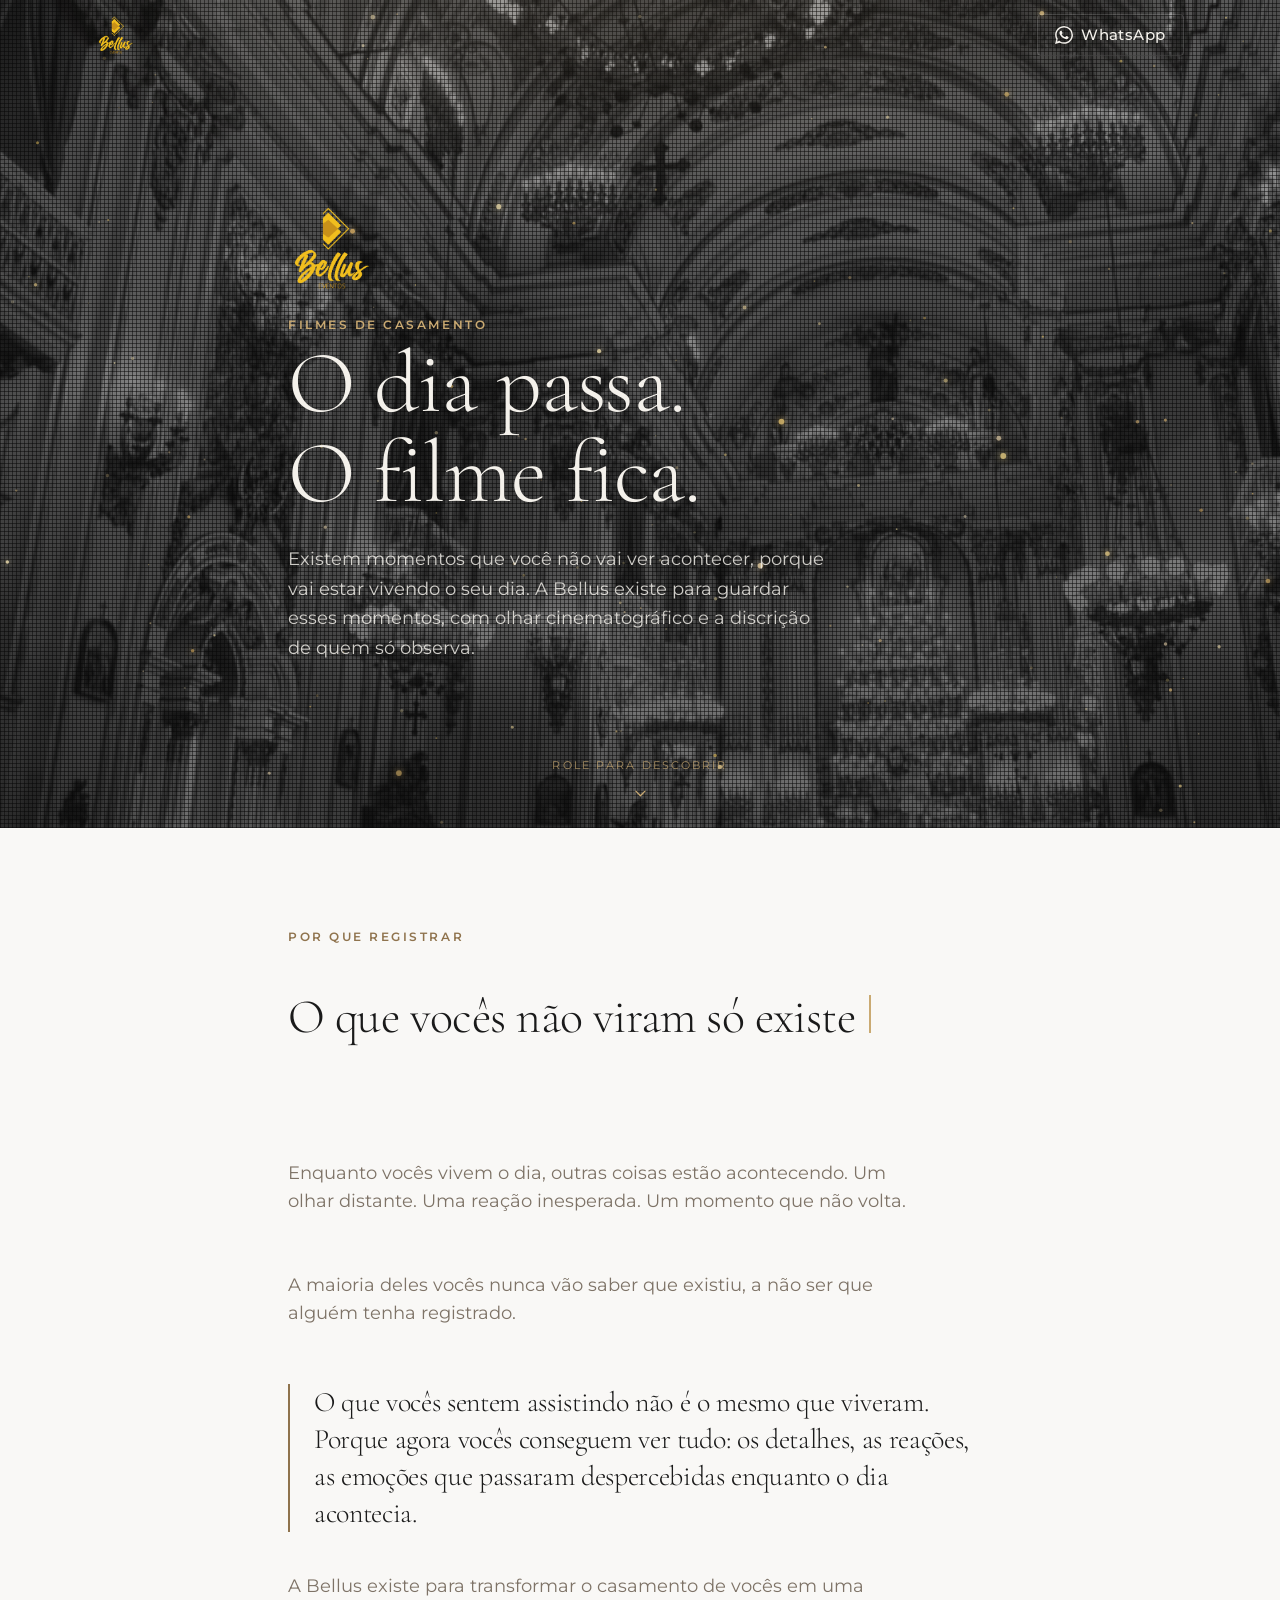
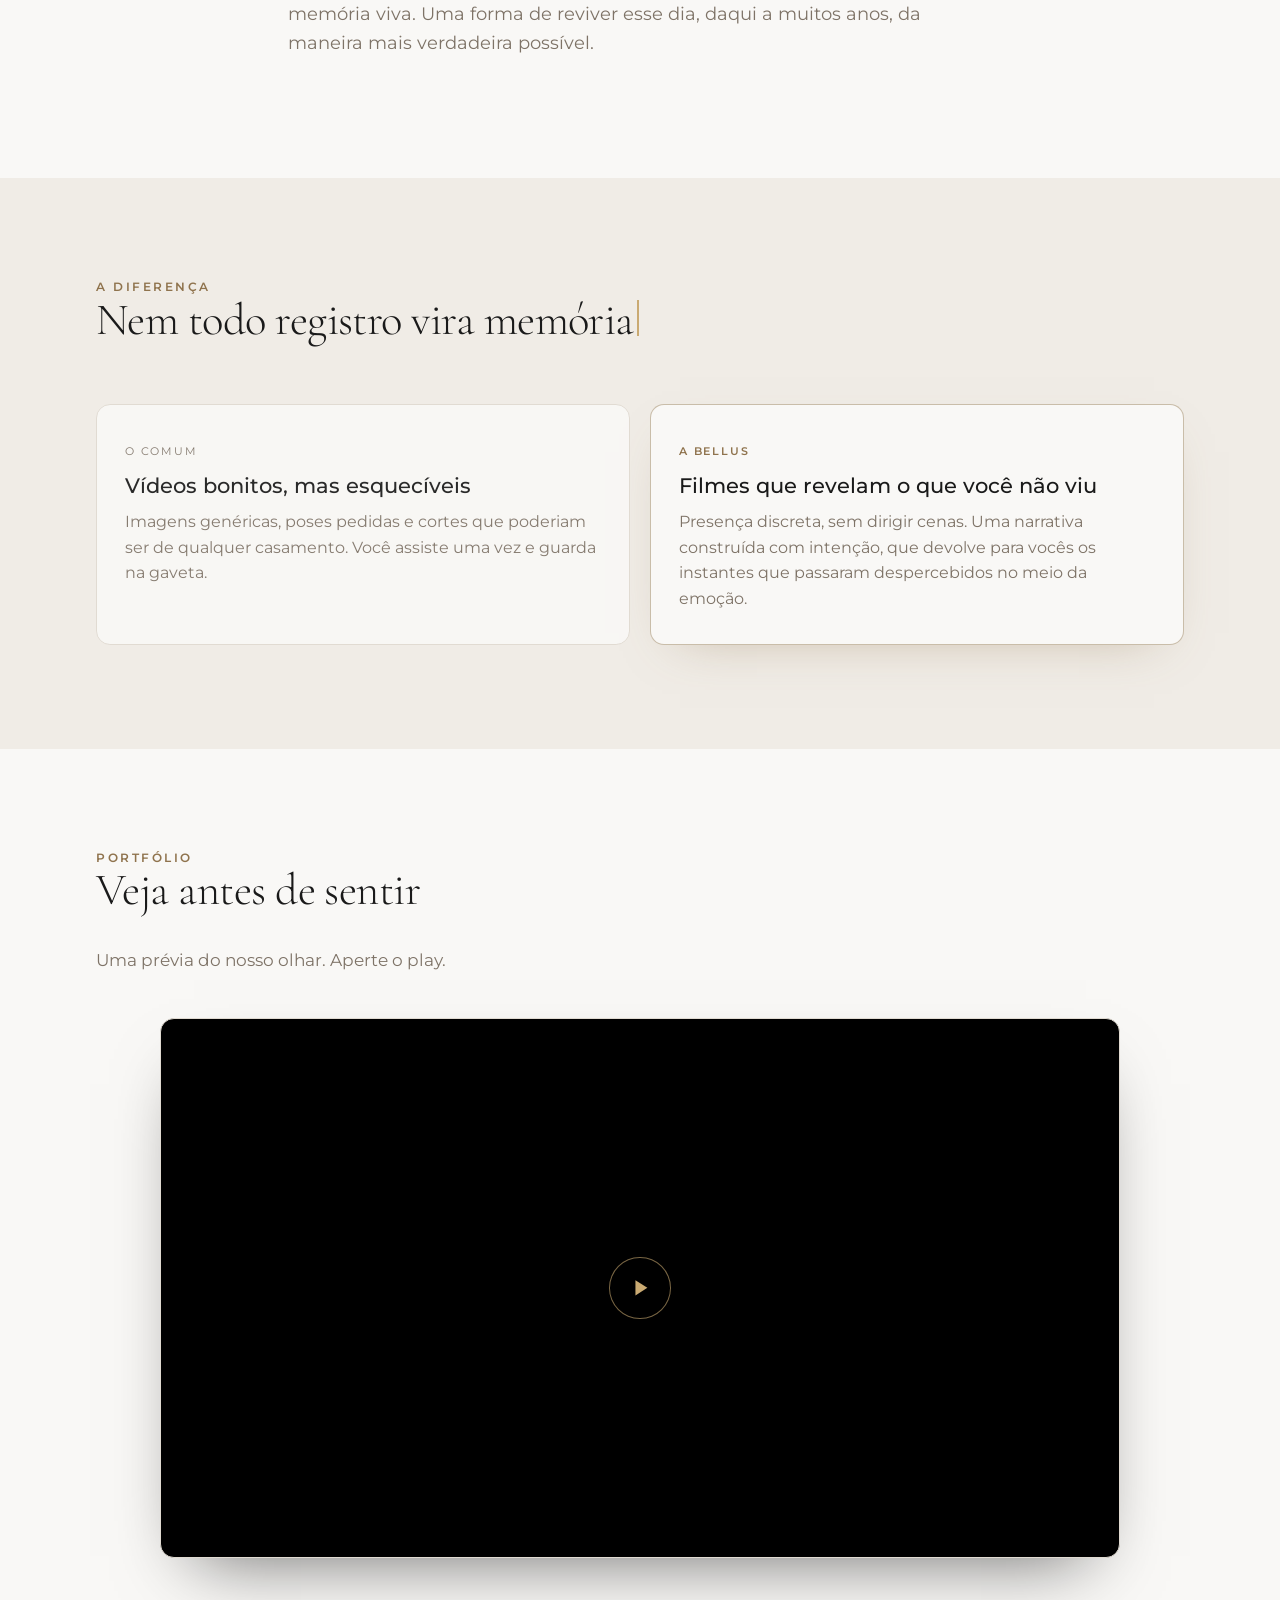
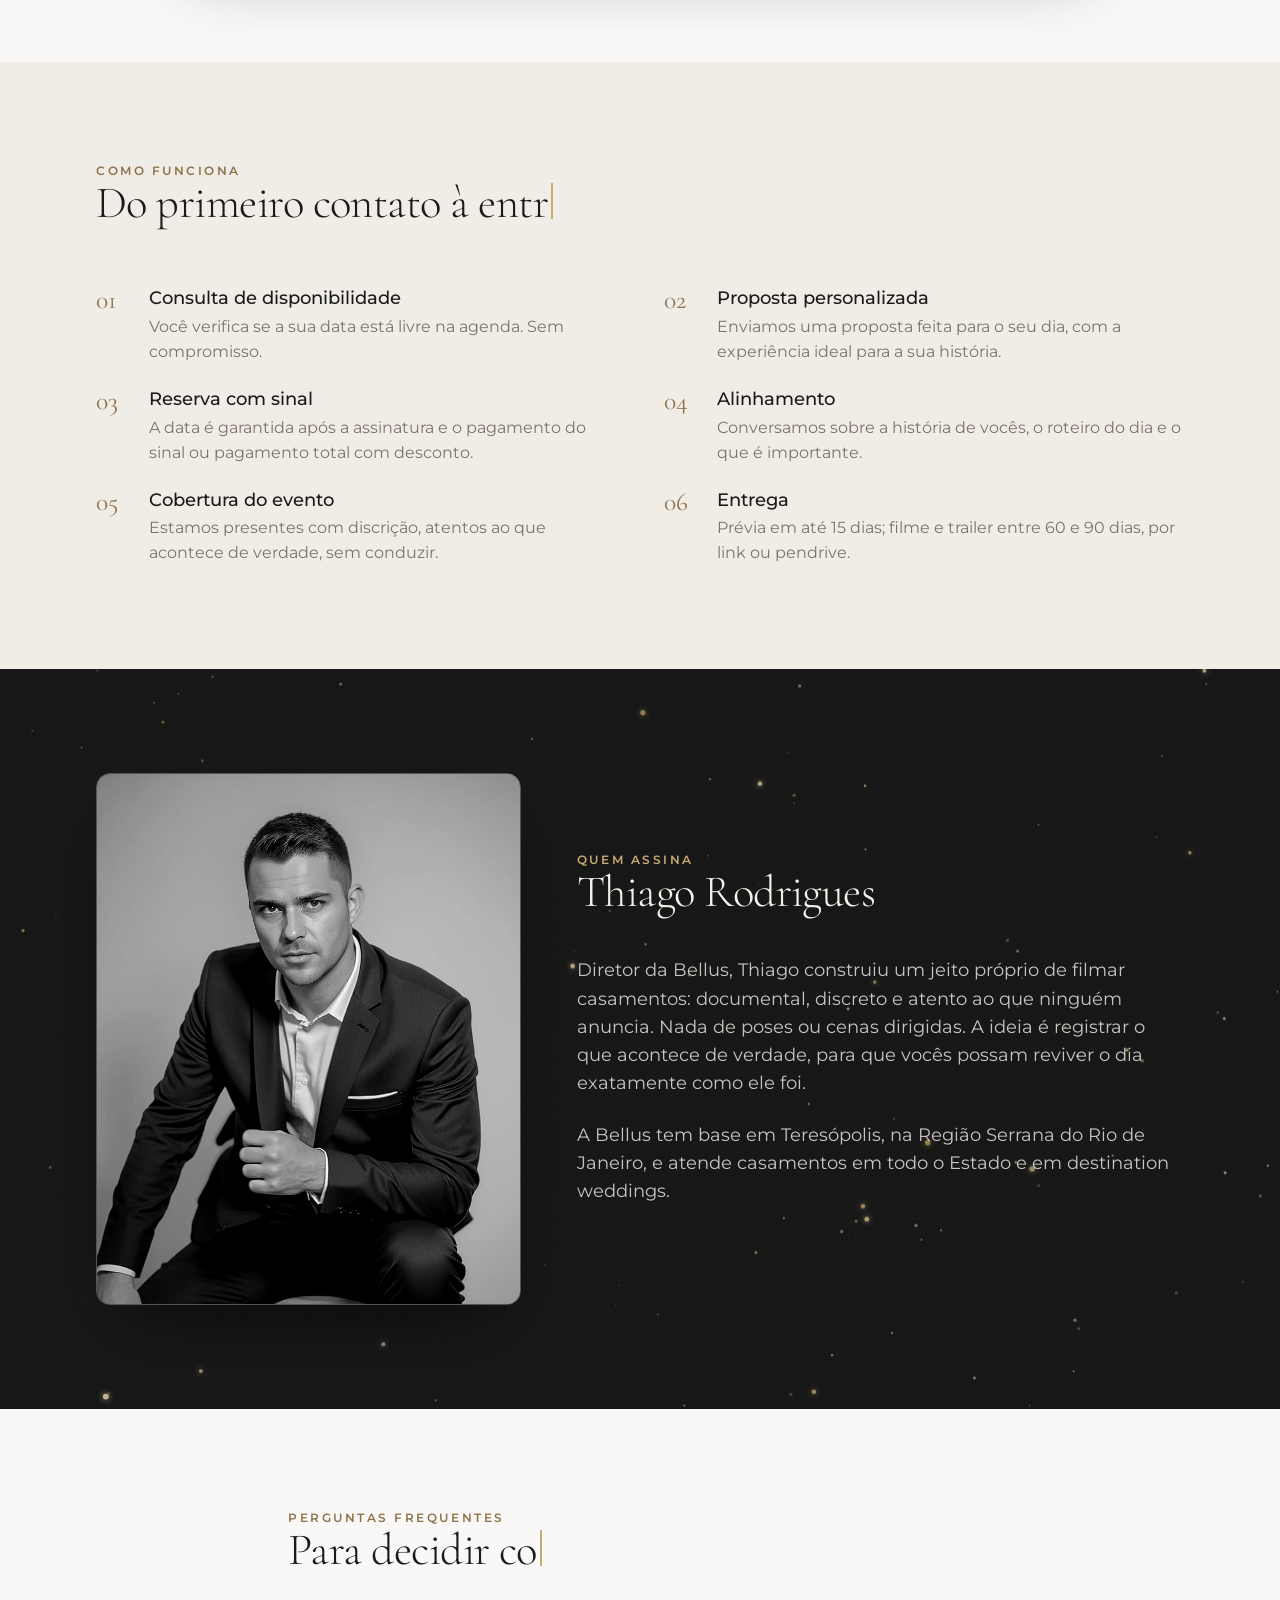
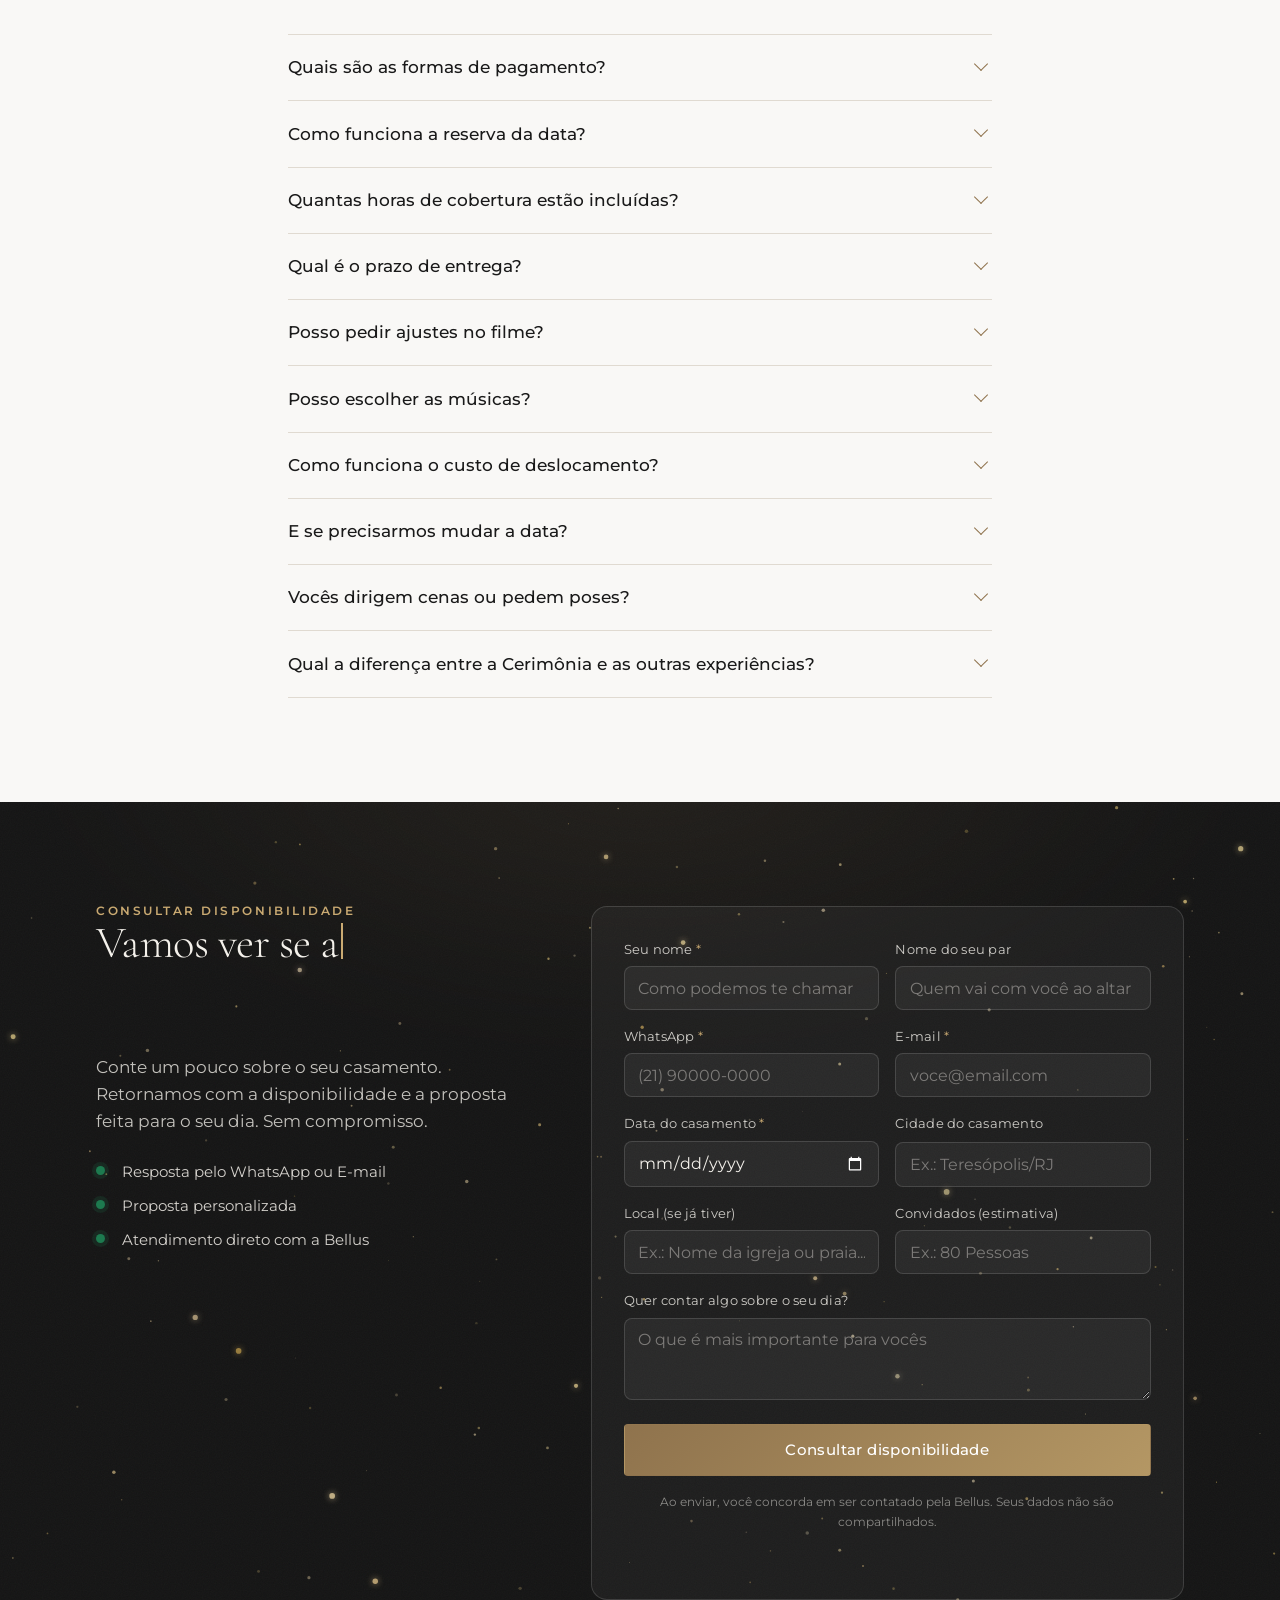
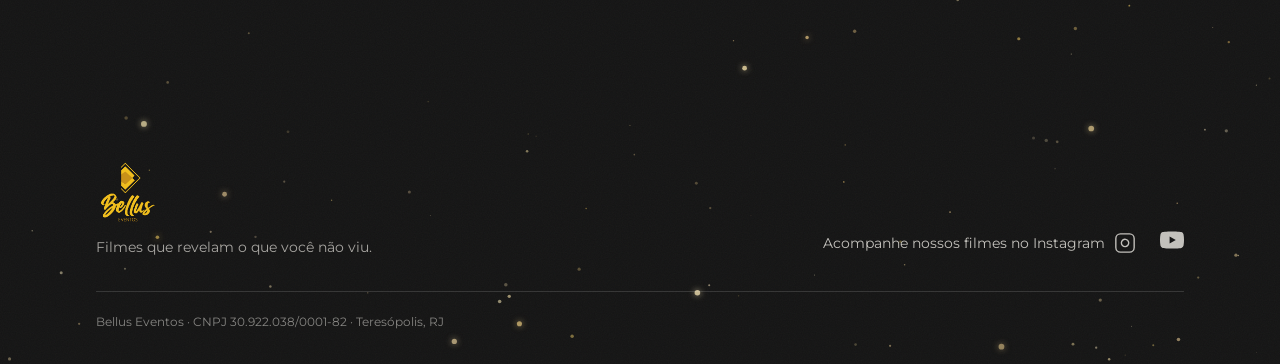
==== commit 687d6a82: "titulos: efeito de maquina de escrever tambem no hero e no manifesto (v11) "O dia passa. O filme fic" ====
--- a/index.html
+++ b/index.html
@@ -23,7 +23,7 @@
   <link rel="preconnect" href="https://fonts.gstatic.com" crossorigin />
   <link href="https://fonts.googleapis.com/css2?family=Cormorant+Garamond:wght@300;400;500;600&family=Montserrat:wght@300;400;500;600&display=swap" rel="stylesheet" />
 
-  <link rel="stylesheet" href="styles.css?v=10" />
+  <link rel="stylesheet" href="styles.css?v=11" />
 
   <script type="application/ld+json">
   {
@@ -280,6 +280,6 @@
     </div>
   </footer>
 
-  <script src="script.js?v=10" defer></script>
+  <script src="script.js?v=11" defer></script>
 </body>
 </html>
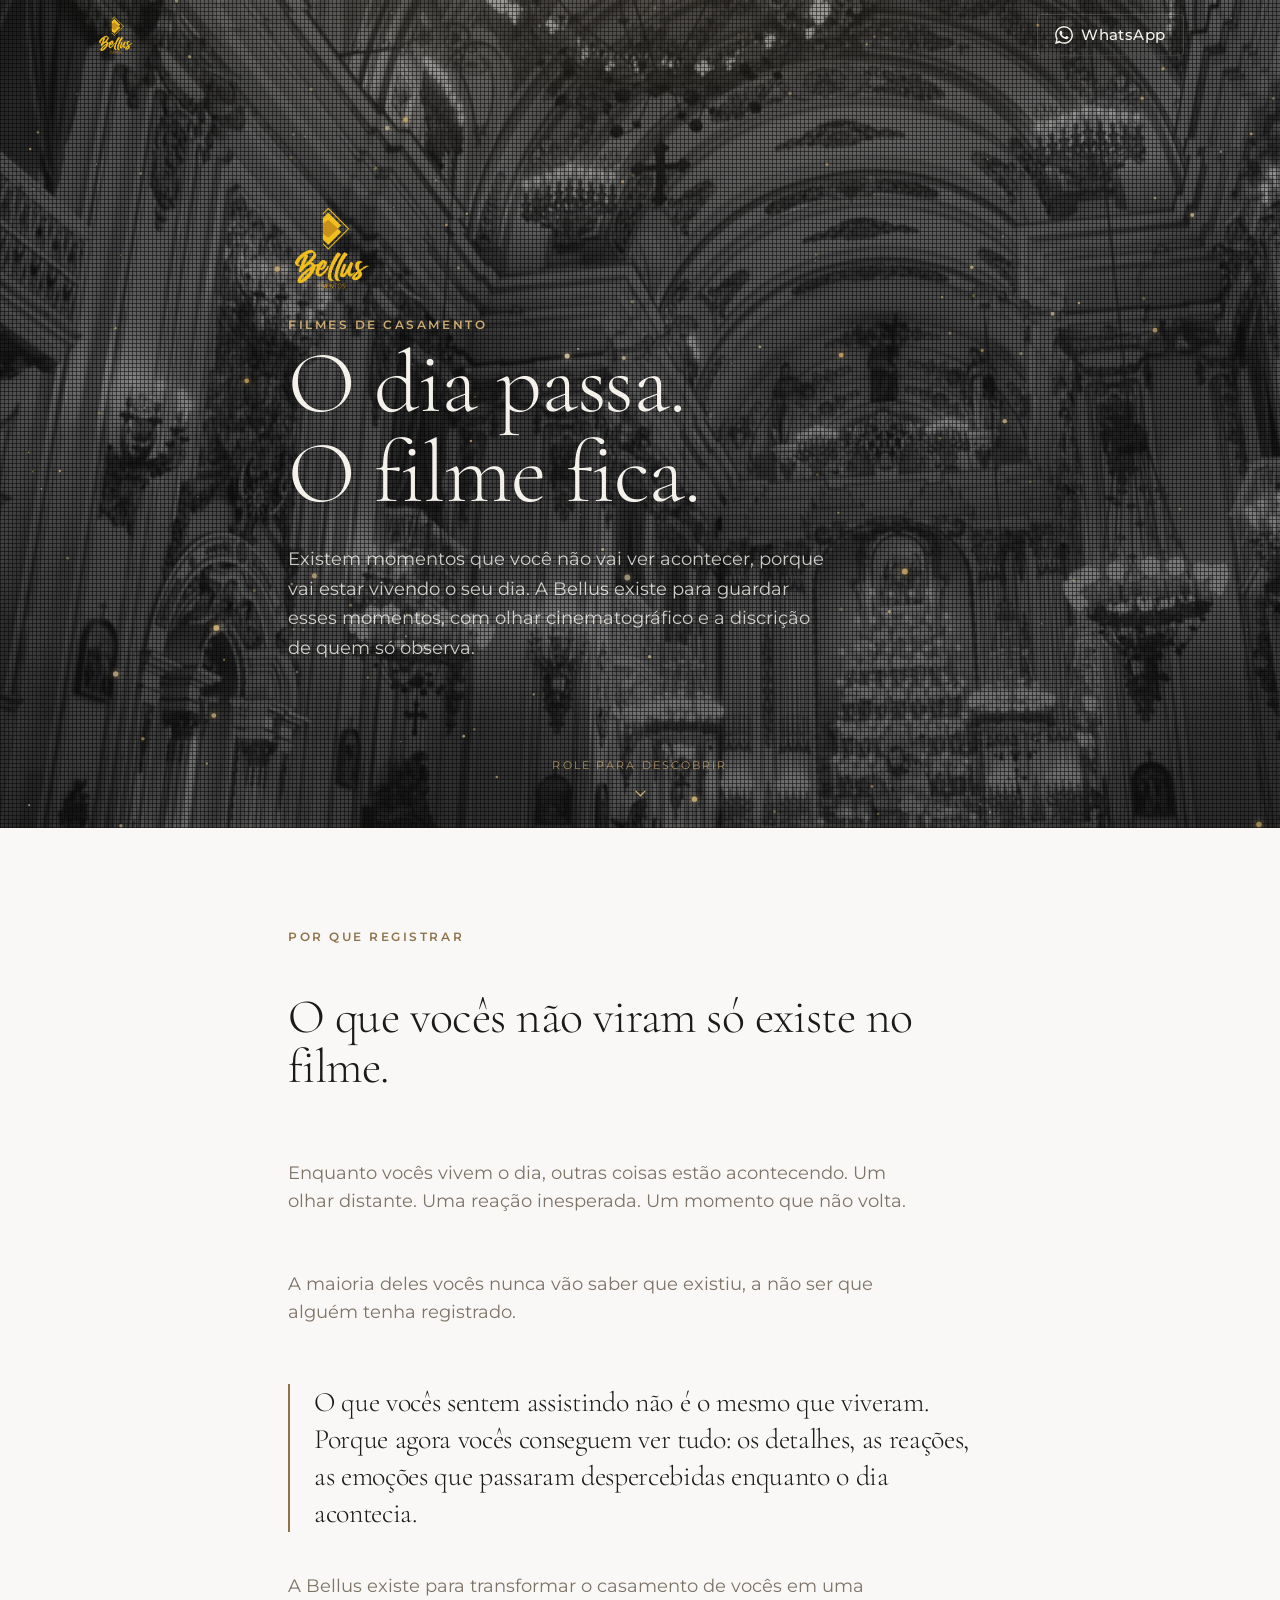
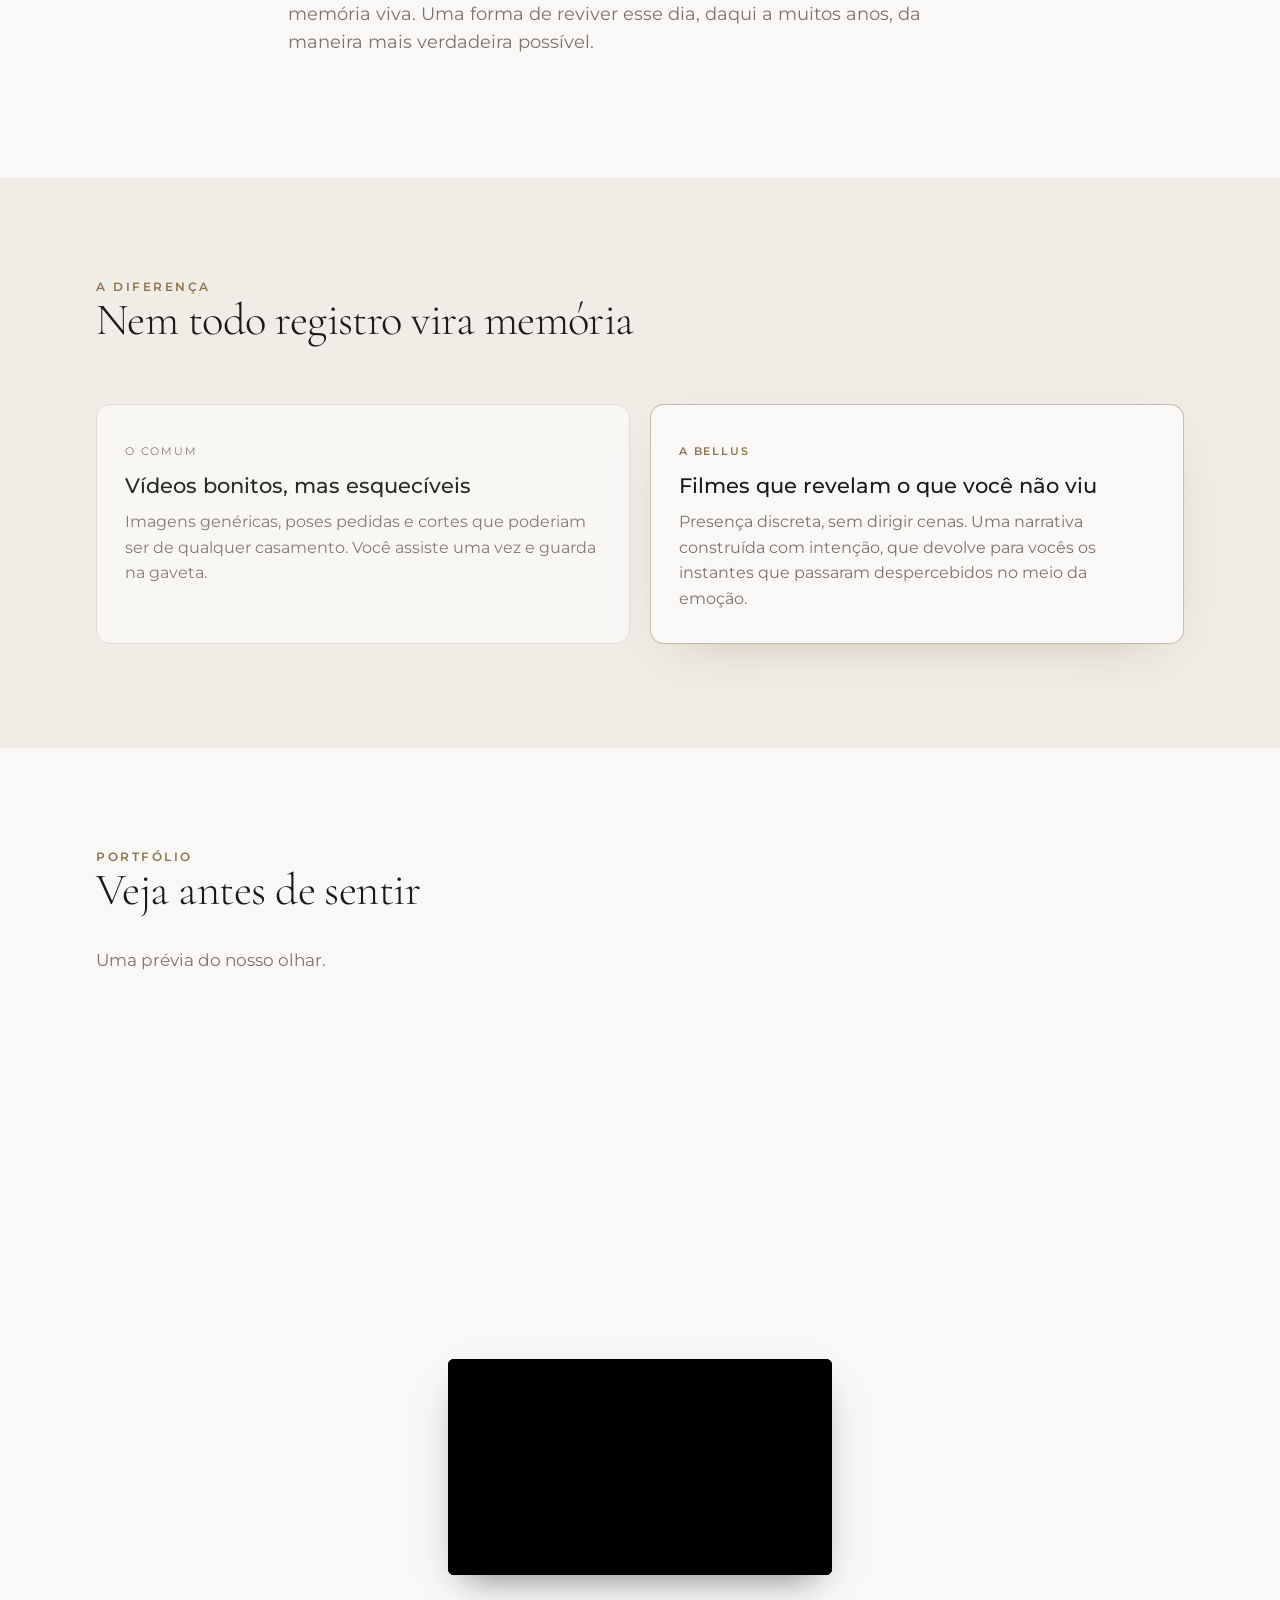
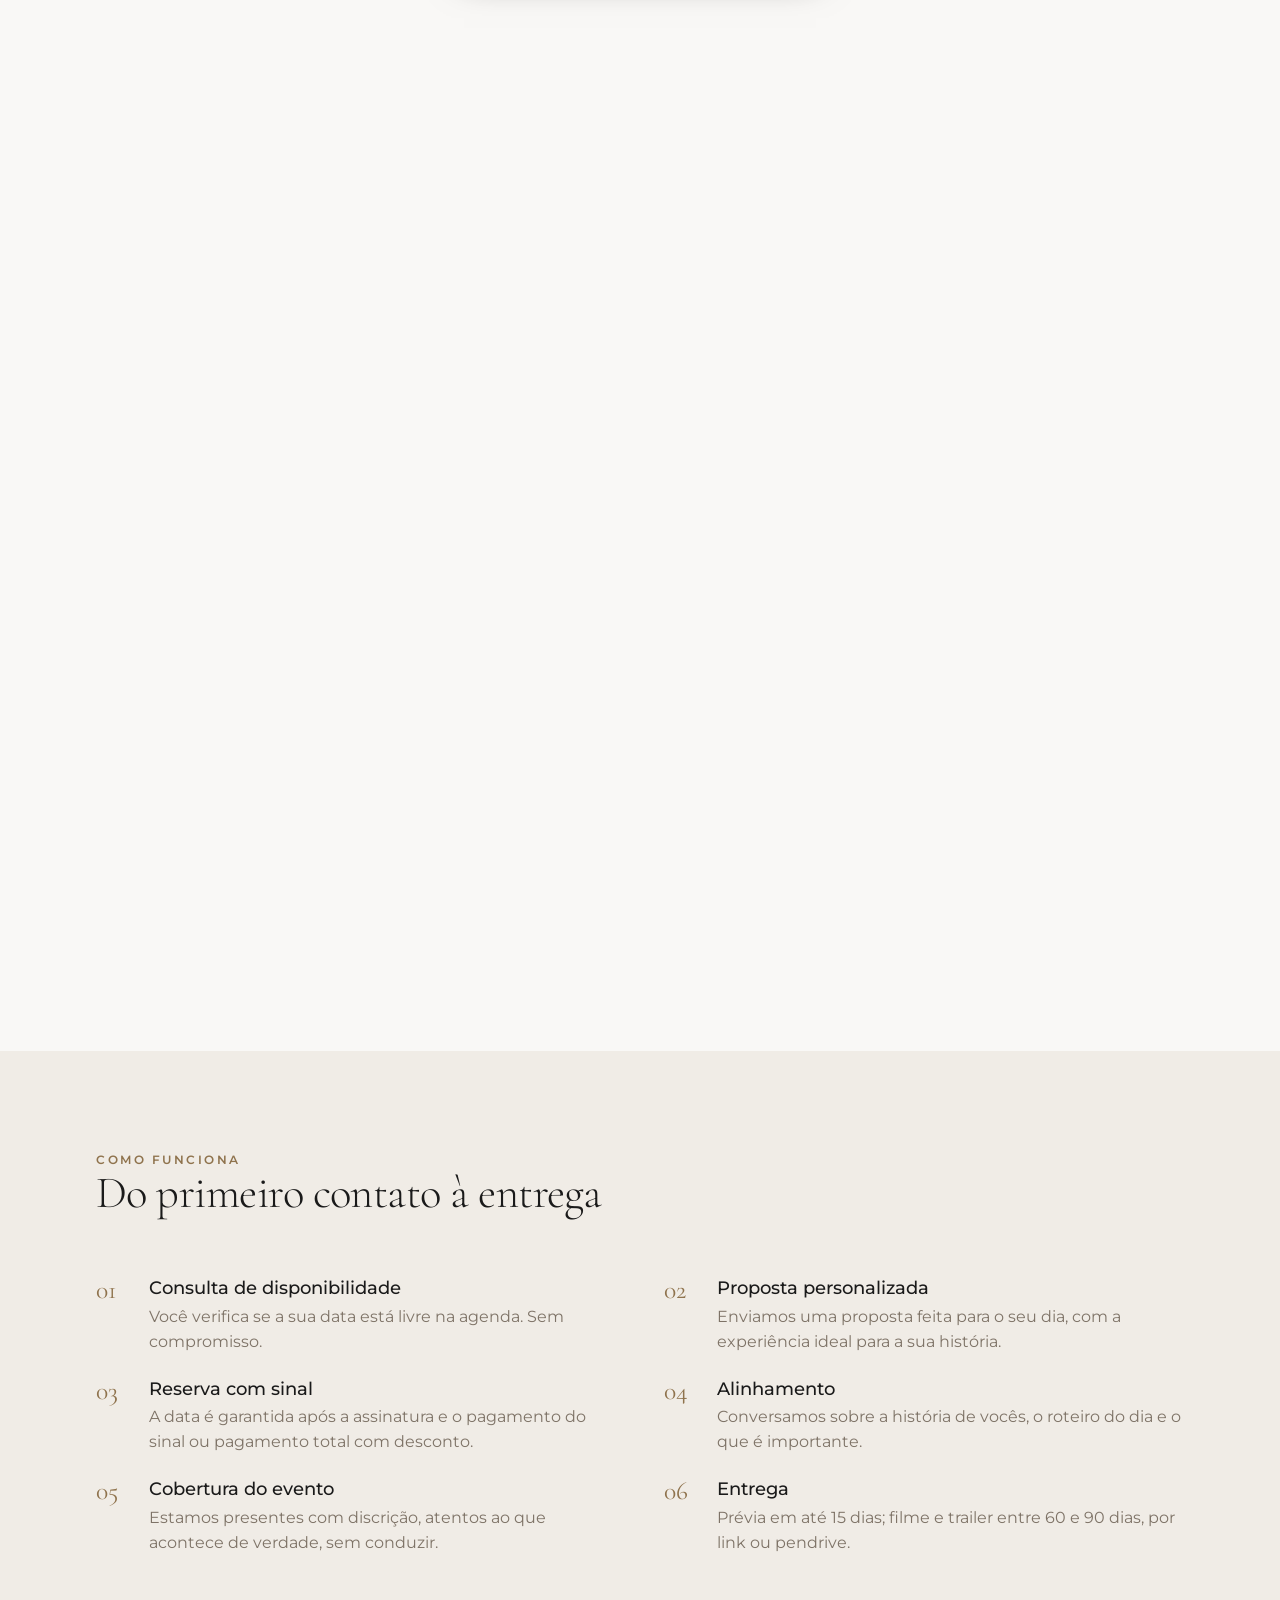
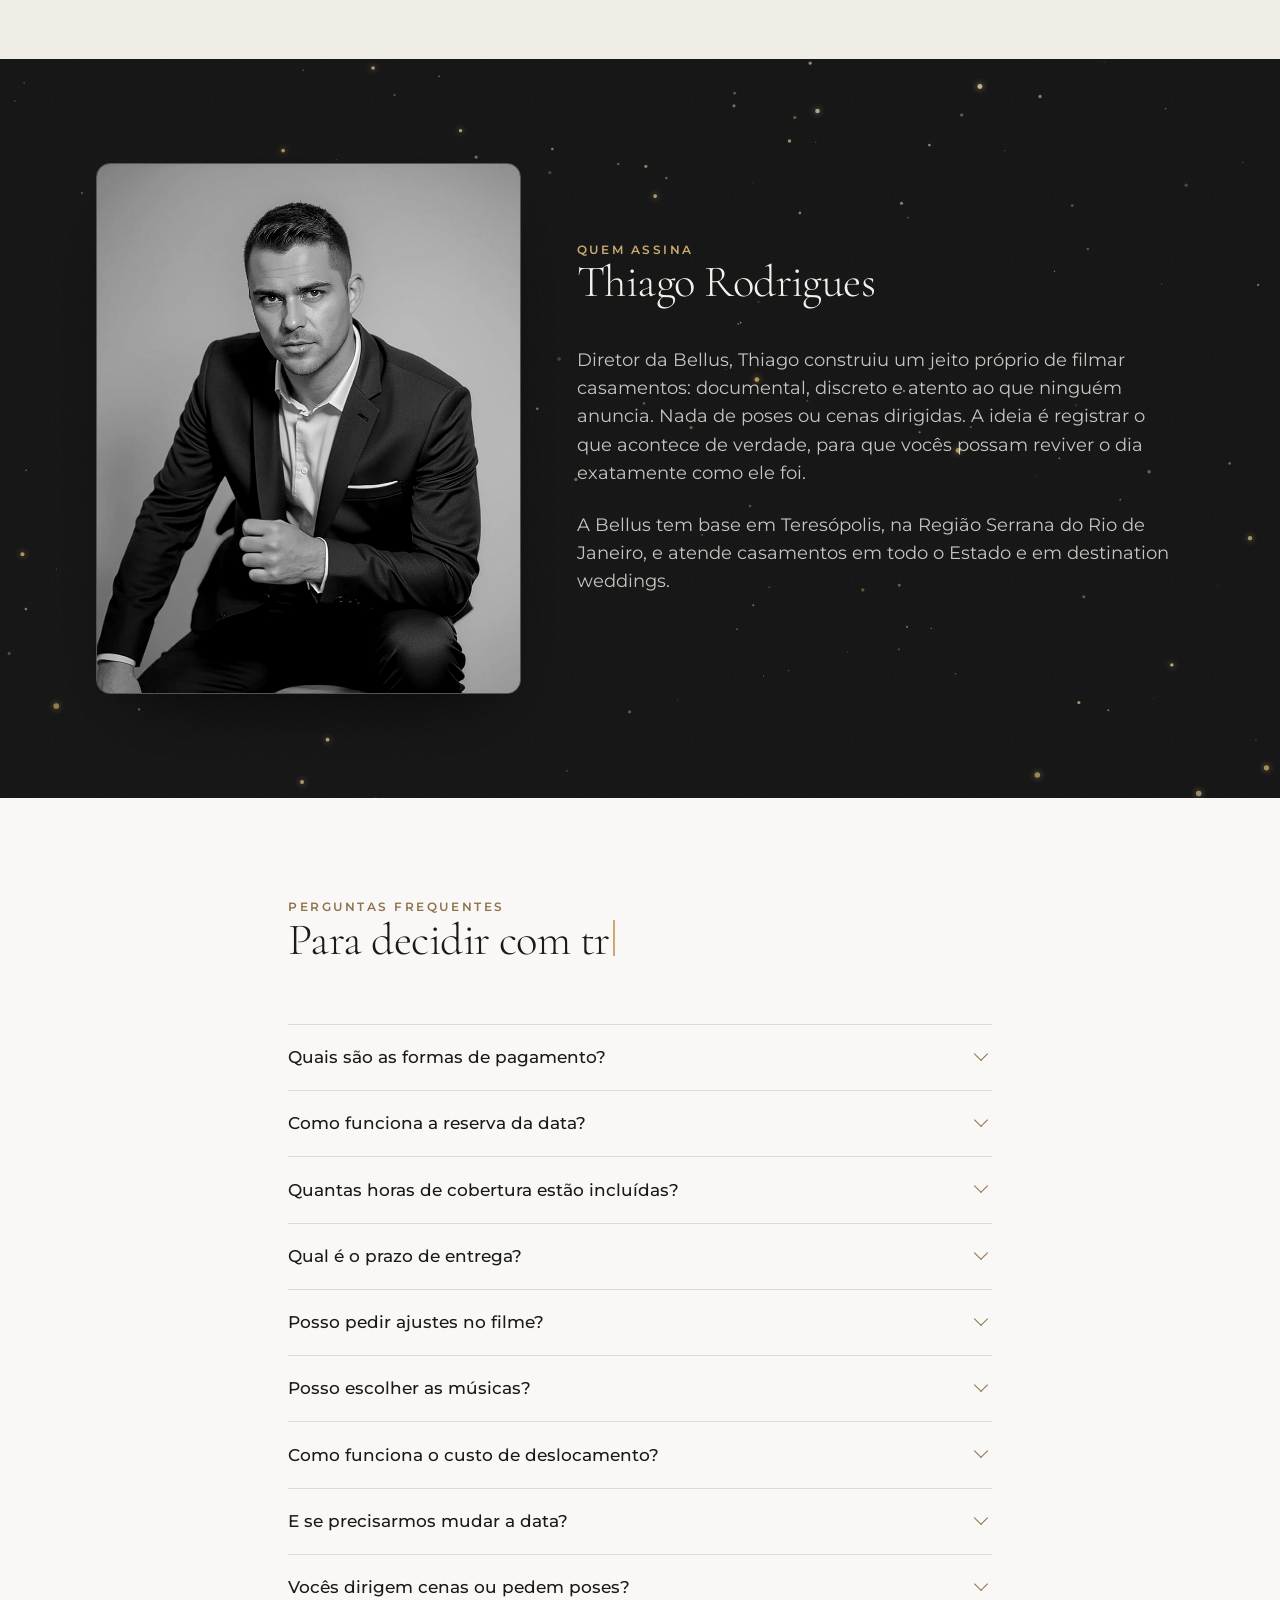
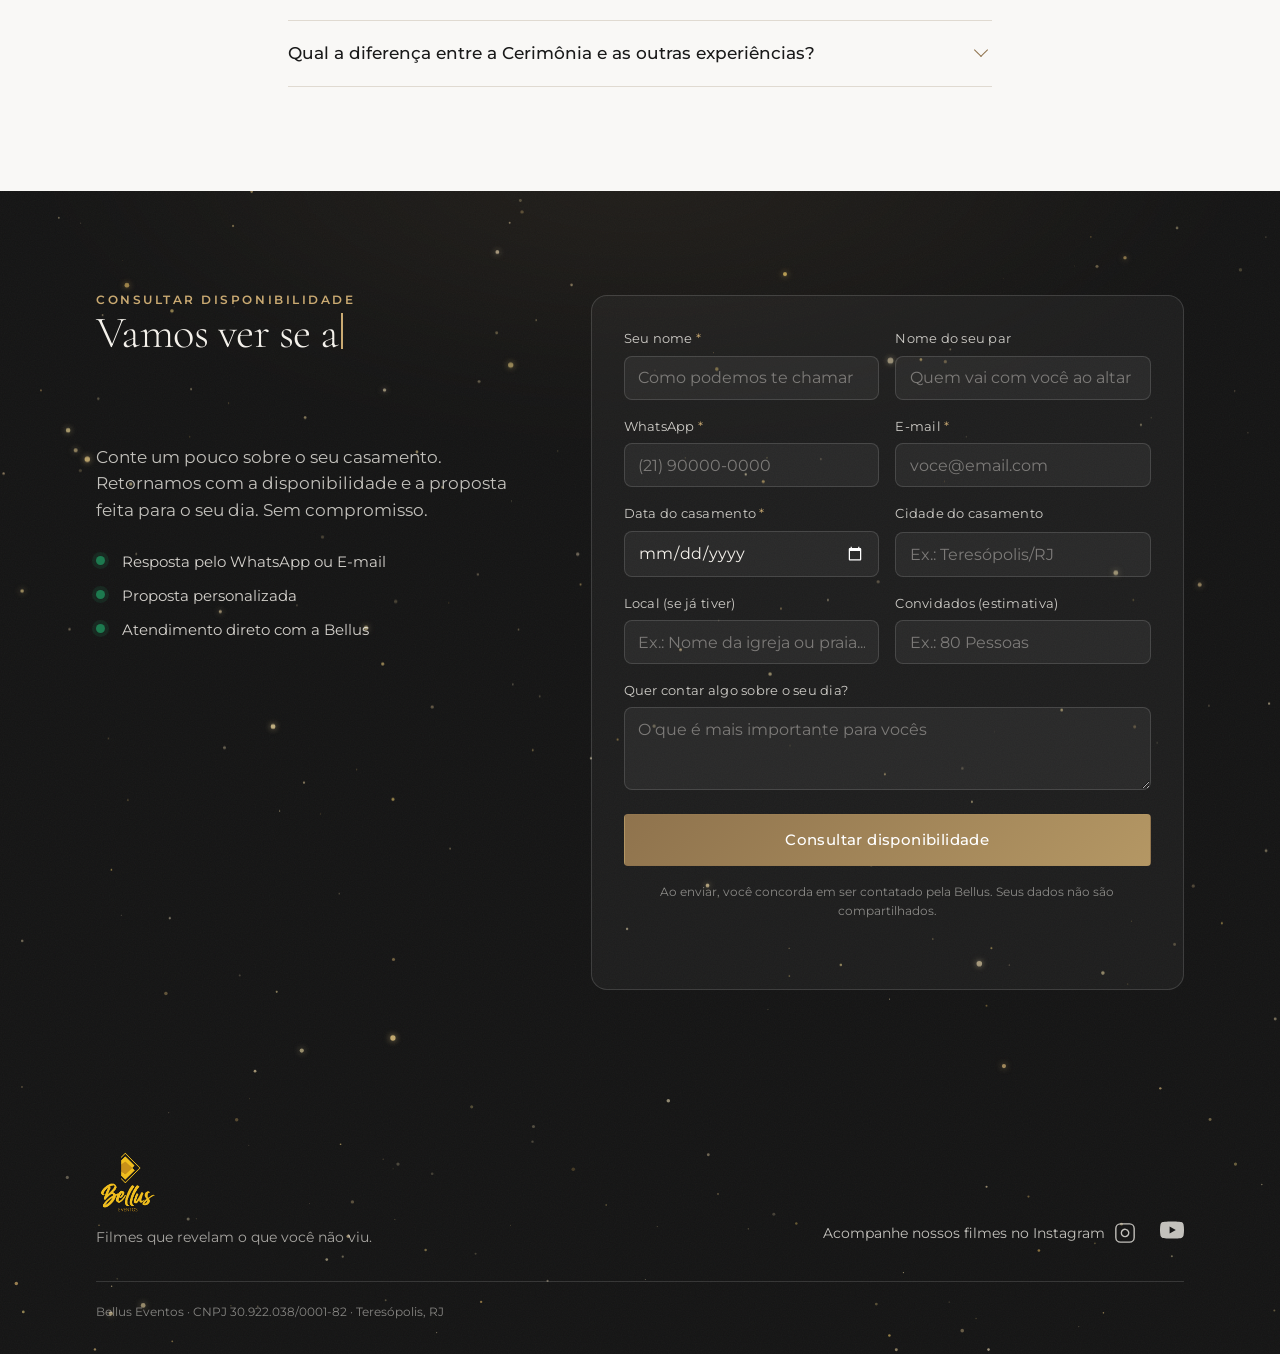
==== commit 78c27502: "portfolio: video que cresce com o scroll (autoplay mudo, sem texto) [teste] Substitui o clique-para-" ====
--- a/index.html
+++ b/index.html
@@ -23,7 +23,7 @@
   <link rel="preconnect" href="https://fonts.gstatic.com" crossorigin />
   <link href="https://fonts.googleapis.com/css2?family=Cormorant+Garamond:wght@300;400;500;600&family=Montserrat:wght@300;400;500;600&display=swap" rel="stylesheet" />
 
-  <link rel="stylesheet" href="styles.css?v=11" />
+  <link rel="stylesheet" href="styles.css?v=12" />
 
   <script type="application/ld+json">
   {
@@ -127,14 +127,11 @@
       <header class="section__head reveal">
         <p class="eyebrow">Portfólio</p>
         <h2 class="section__title font-serif">Veja antes de sentir</h2>
-        <p class="section__intro">Uma prévia do nosso olhar. Aperte o play.</p>
-      </header>
-      <div class="portfolio-feature reveal">
-        <button class="video pf-play" type="button" data-yt="ePwx8bsoztI" aria-label="Assistir à prévia da Bellus">
-          <img class="pf-poster" src="https://i.ytimg.com/vi/ePwx8bsoztI/maxresdefault.jpg" onerror="this.onerror=null;this.src='https://i.ytimg.com/vi/ePwx8bsoztI/hqdefault.jpg'" alt="" loading="lazy" />
-          <span class="pf-btn" aria-hidden="true"><svg width="26" height="26" viewBox="0 0 24 24" fill="currentColor"><path d="M8 5v14l11-7z"/></svg></span>
-        </button>
-      </div>
+        <p class="section__intro">Uma prévia do nosso olhar.</p>
+      </header>
+    </div>
+    <div class="vsh" data-yt="ePwx8bsoztI">
+      <div class="vsh__stage"><div class="vsh__video"></div></div>
     </div>
   </section>
 
@@ -280,6 +277,6 @@
     </div>
   </footer>
 
-  <script src="script.js?v=11" defer></script>
+  <script src="script.js?v=12" defer></script>
 </body>
 </html>
--- a/styles.css
+++ b/styles.css
@@ -151,6 +151,12 @@
 .pf-play:hover .pf-btn svg { transform: scale(1.06); }
 .pf-play.is-playing .pf-poster, .pf-play.is-playing .pf-btn { display: none; }
 .pf-play.is-playing::before { display: none; }
+/* Portfólio: vídeo que cresce com o scroll */
+.vsh { position: relative; height: 170vh; }
+.vsh__stage { position: sticky; top: 0; height: 100vh; display: grid; place-items: center; overflow: clip; padding: 0 1.25rem; }
+.vsh__video { position: relative; width: min(60rem, 92vw); aspect-ratio: 16 / 9; transform: scale(0.4); transform-origin: center center; will-change: transform; border-radius: 14px; overflow: hidden; background: #000; box-shadow: 0 40px 90px -40px rgba(0,0,0,0.55); }
+.vsh__video iframe { position: absolute; inset: 0; width: 100%; height: 100%; border: 0; display: block; }
+@media (prefers-reduced-motion: reduce) { .vsh { height: auto; } .vsh__stage { position: static; height: auto; padding: 2.5rem 1.25rem; } .vsh__video { transform: none; } }
 
 /* ── Como funciona ──────────────────────────────────────── */
 .steps { list-style: none; margin: 0; padding: 0; display: grid; gap: 1.5rem; }
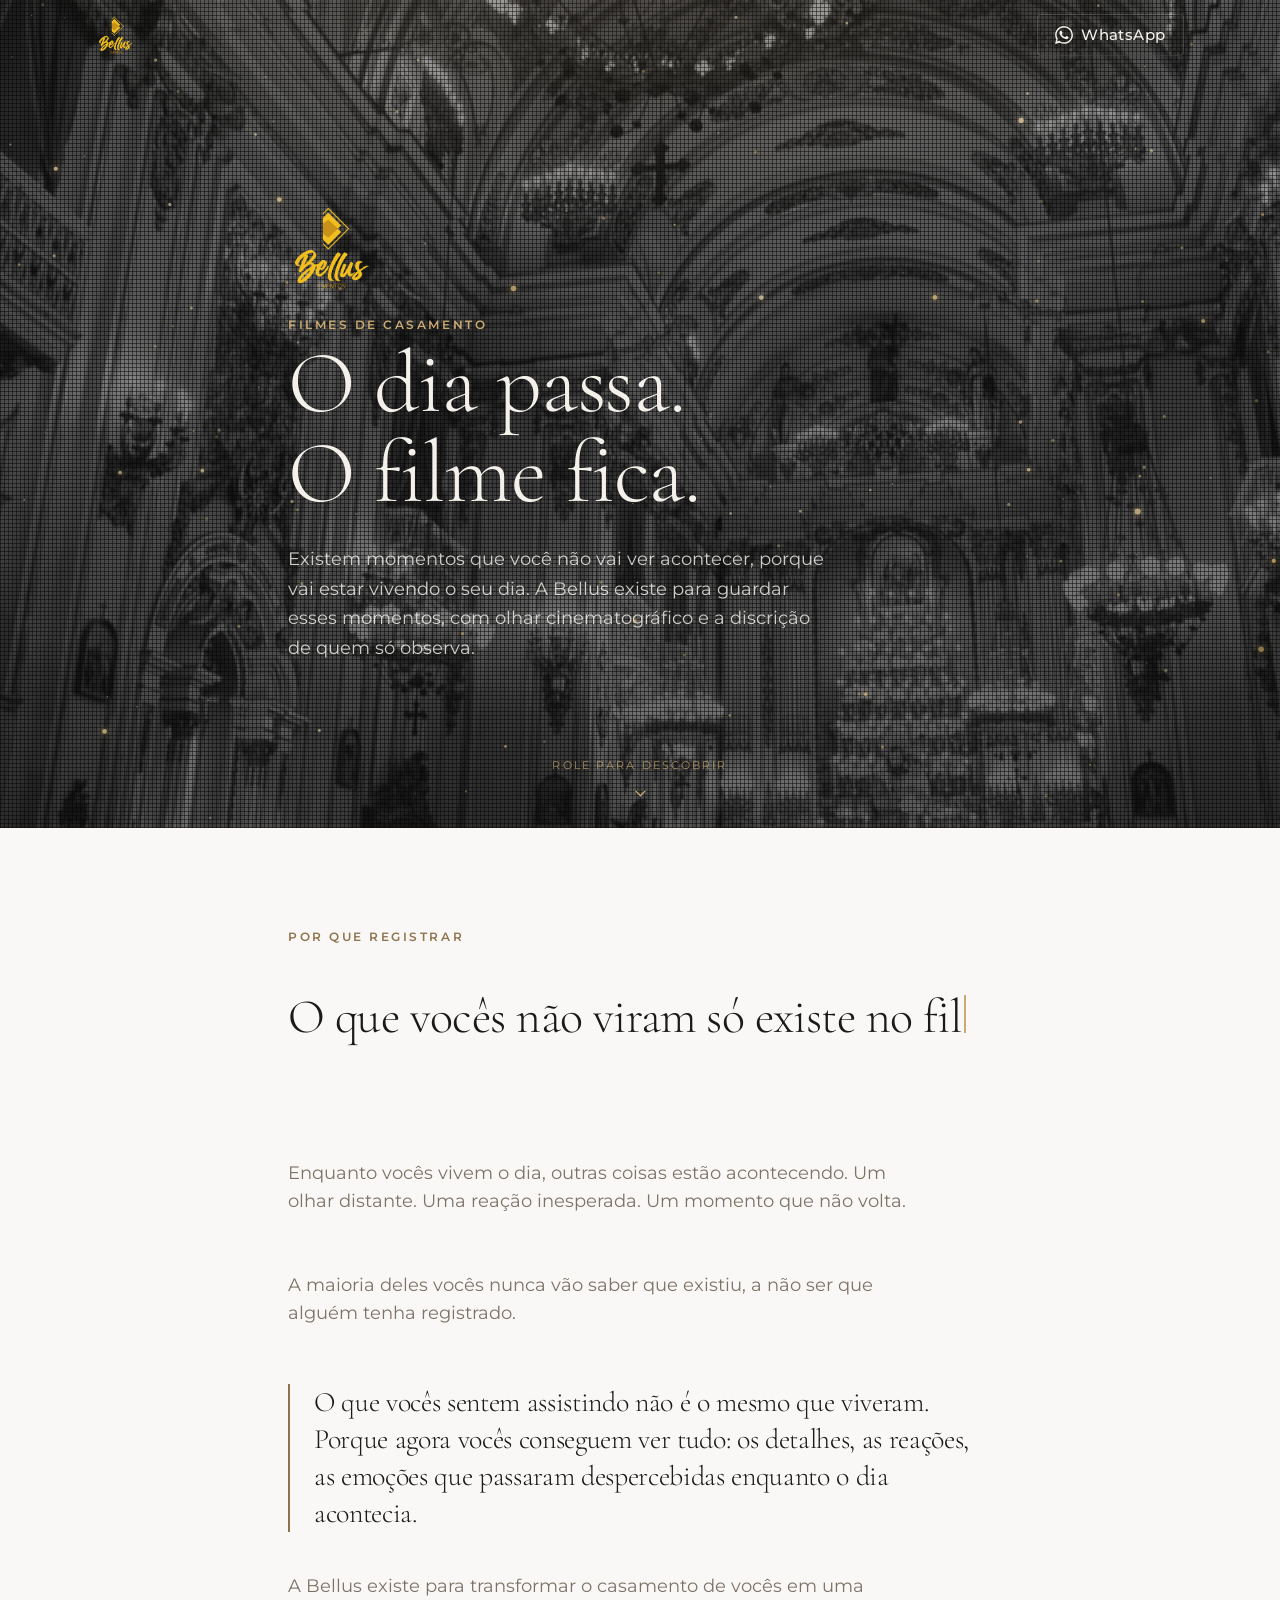
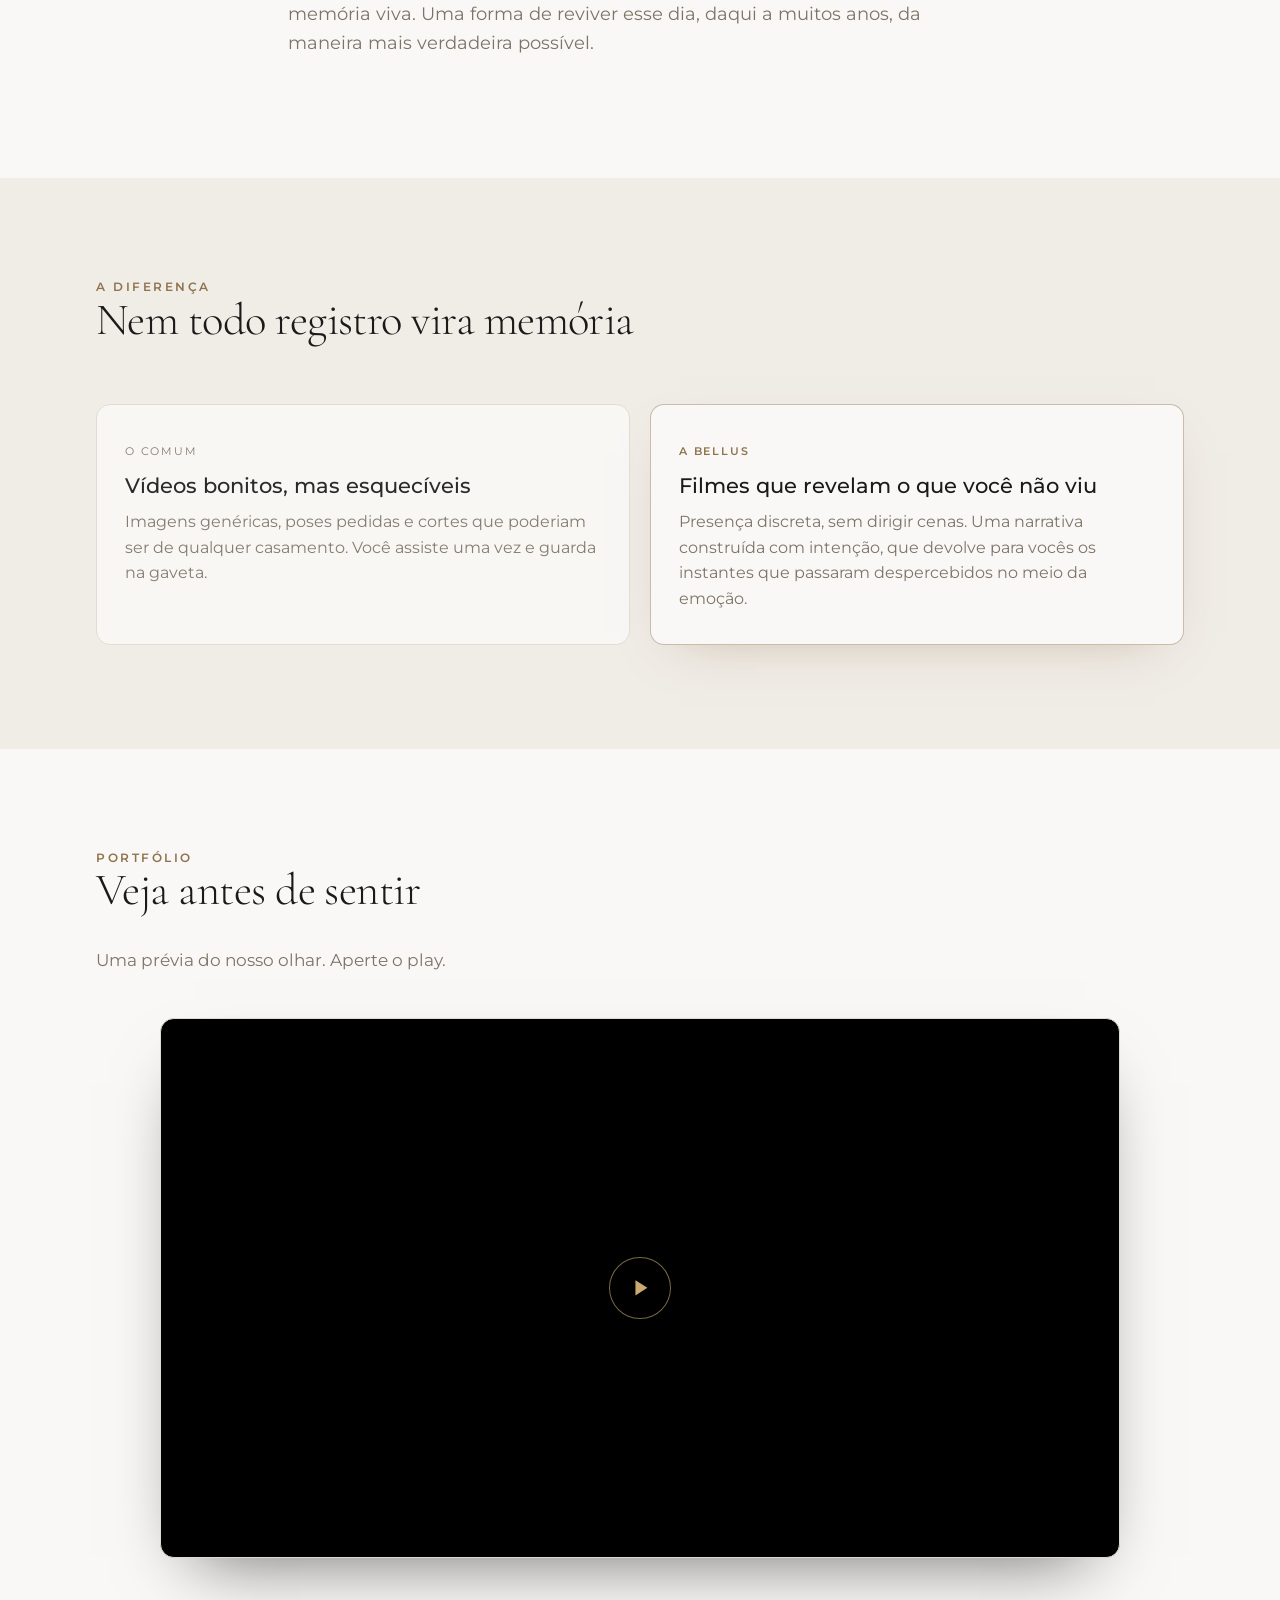
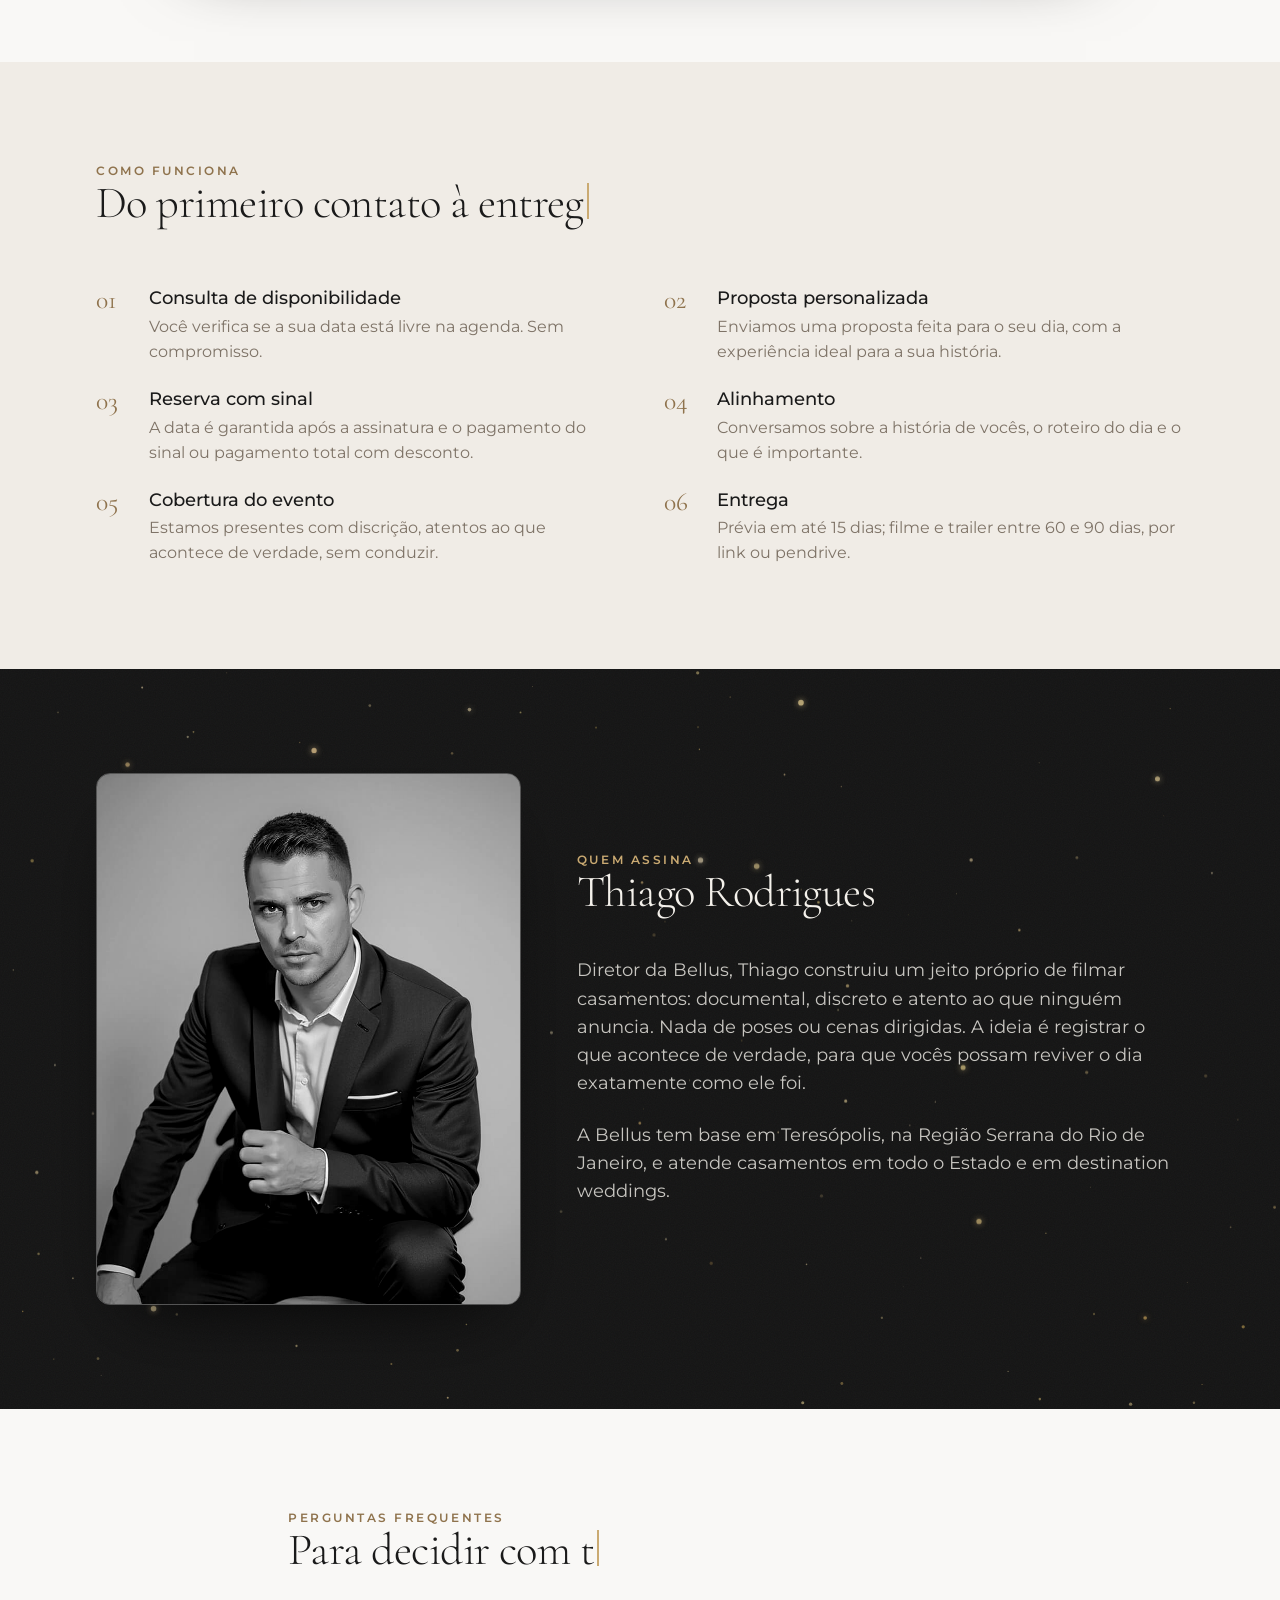
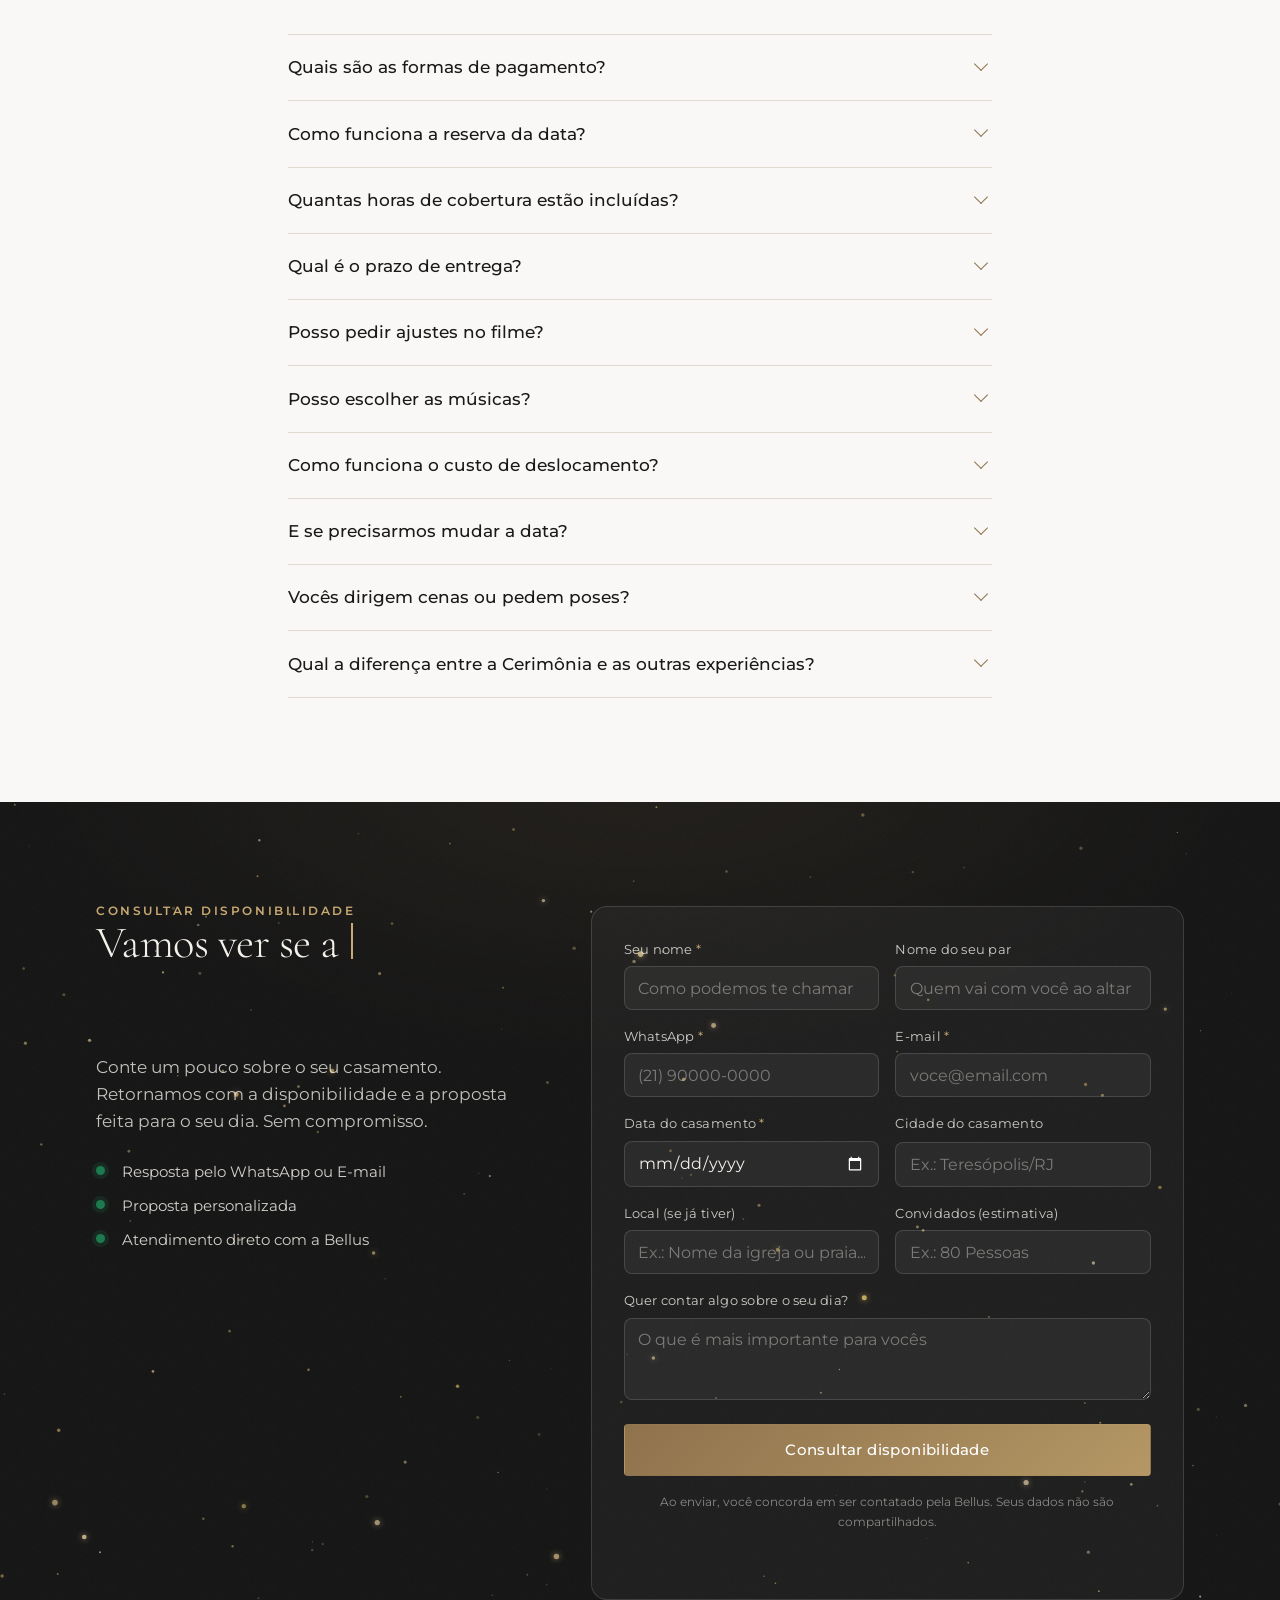
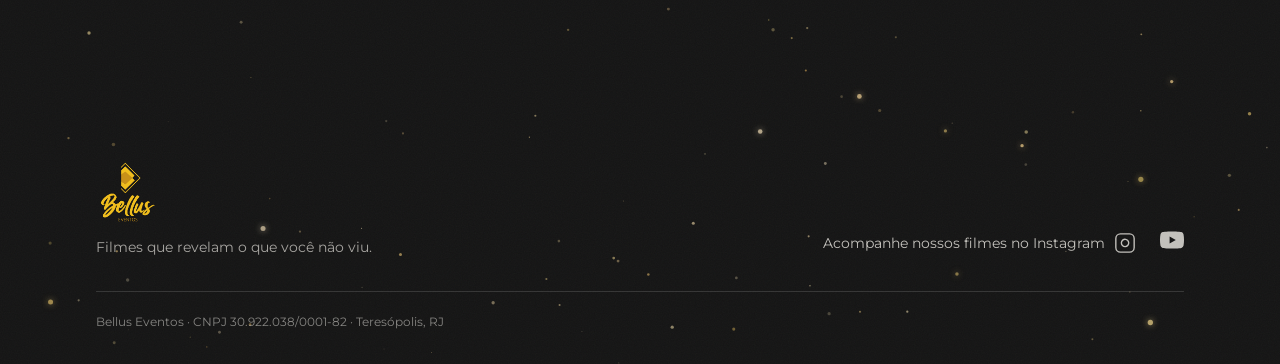
==== commit 961d1273: "portfolio: revertido para clique-para-tocar (efeito scroll-to-scale descartado) Co-Authored-By: Clau" ====
--- a/index.html
+++ b/index.html
@@ -23,7 +23,7 @@
   <link rel="preconnect" href="https://fonts.gstatic.com" crossorigin />
   <link href="https://fonts.googleapis.com/css2?family=Cormorant+Garamond:wght@300;400;500;600&family=Montserrat:wght@300;400;500;600&display=swap" rel="stylesheet" />
 
-  <link rel="stylesheet" href="styles.css?v=12" />
+  <link rel="stylesheet" href="styles.css?v=13" />
 
   <script type="application/ld+json">
   {
@@ -127,11 +127,14 @@
       <header class="section__head reveal">
         <p class="eyebrow">Portfólio</p>
         <h2 class="section__title font-serif">Veja antes de sentir</h2>
-        <p class="section__intro">Uma prévia do nosso olhar.</p>
-      </header>
-    </div>
-    <div class="vsh" data-yt="ePwx8bsoztI">
-      <div class="vsh__stage"><div class="vsh__video"></div></div>
+        <p class="section__intro">Uma prévia do nosso olhar. Aperte o play.</p>
+      </header>
+      <div class="portfolio-feature reveal">
+        <button class="video pf-play" type="button" data-yt="ePwx8bsoztI" aria-label="Assistir à prévia da Bellus">
+          <img class="pf-poster" src="https://i.ytimg.com/vi/ePwx8bsoztI/maxresdefault.jpg" onerror="this.onerror=null;this.src='https://i.ytimg.com/vi/ePwx8bsoztI/hqdefault.jpg'" alt="" loading="lazy" />
+          <span class="pf-btn" aria-hidden="true"><svg width="26" height="26" viewBox="0 0 24 24" fill="currentColor"><path d="M8 5v14l11-7z"/></svg></span>
+        </button>
+      </div>
     </div>
   </section>
 
@@ -277,6 +280,6 @@
     </div>
   </footer>
 
-  <script src="script.js?v=12" defer></script>
+  <script src="script.js?v=13" defer></script>
 </body>
 </html>
--- a/styles.css
+++ b/styles.css
@@ -151,12 +151,6 @@
 .pf-play:hover .pf-btn svg { transform: scale(1.06); }
 .pf-play.is-playing .pf-poster, .pf-play.is-playing .pf-btn { display: none; }
 .pf-play.is-playing::before { display: none; }
-/* Portfólio: vídeo que cresce com o scroll */
-.vsh { position: relative; height: 170vh; }
-.vsh__stage { position: sticky; top: 0; height: 100vh; display: grid; place-items: center; overflow: clip; padding: 0 1.25rem; }
-.vsh__video { position: relative; width: min(60rem, 92vw); aspect-ratio: 16 / 9; transform: scale(0.4); transform-origin: center center; will-change: transform; border-radius: 14px; overflow: hidden; background: #000; box-shadow: 0 40px 90px -40px rgba(0,0,0,0.55); }
-.vsh__video iframe { position: absolute; inset: 0; width: 100%; height: 100%; border: 0; display: block; }
-@media (prefers-reduced-motion: reduce) { .vsh { height: auto; } .vsh__stage { position: static; height: auto; padding: 2.5rem 1.25rem; } .vsh__video { transform: none; } }
 
 /* ── Como funciona ──────────────────────────────────────── */
 .steps { list-style: none; margin: 0; padding: 0; display: grid; gap: 1.5rem; }
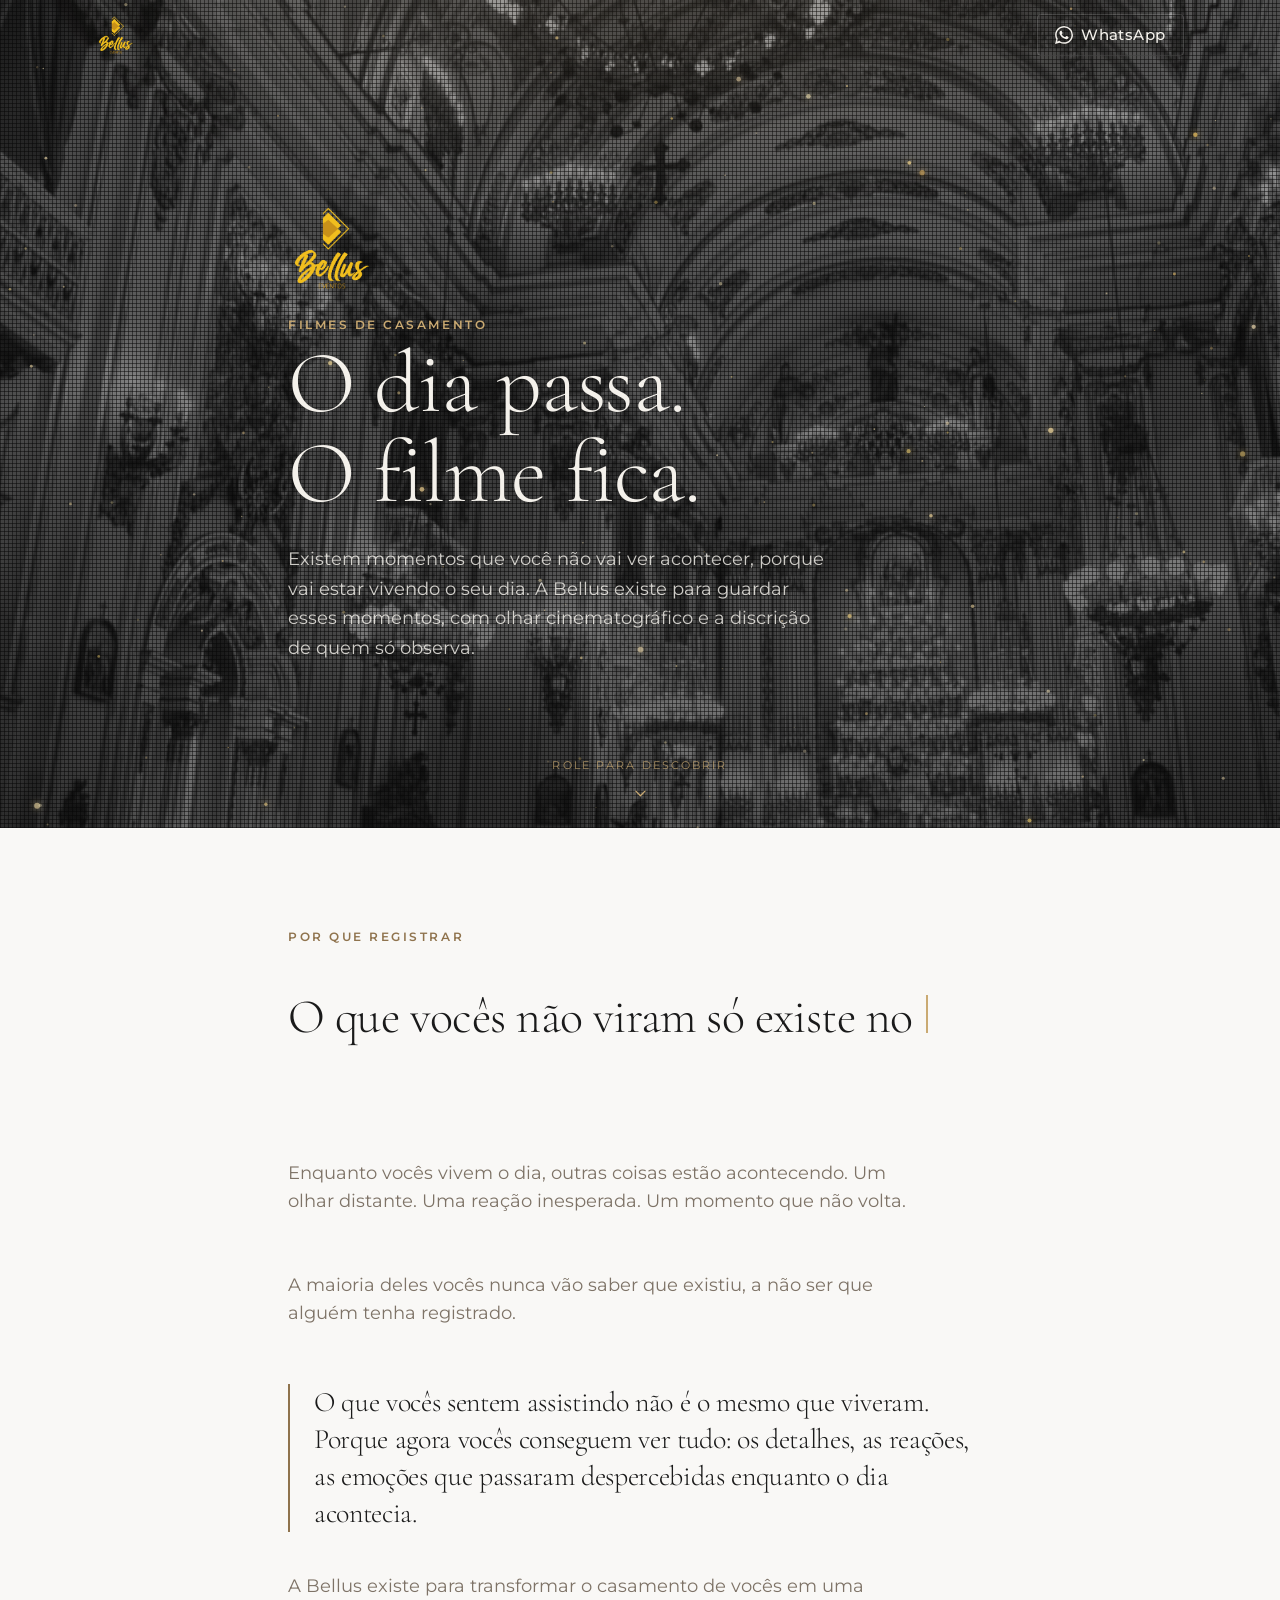
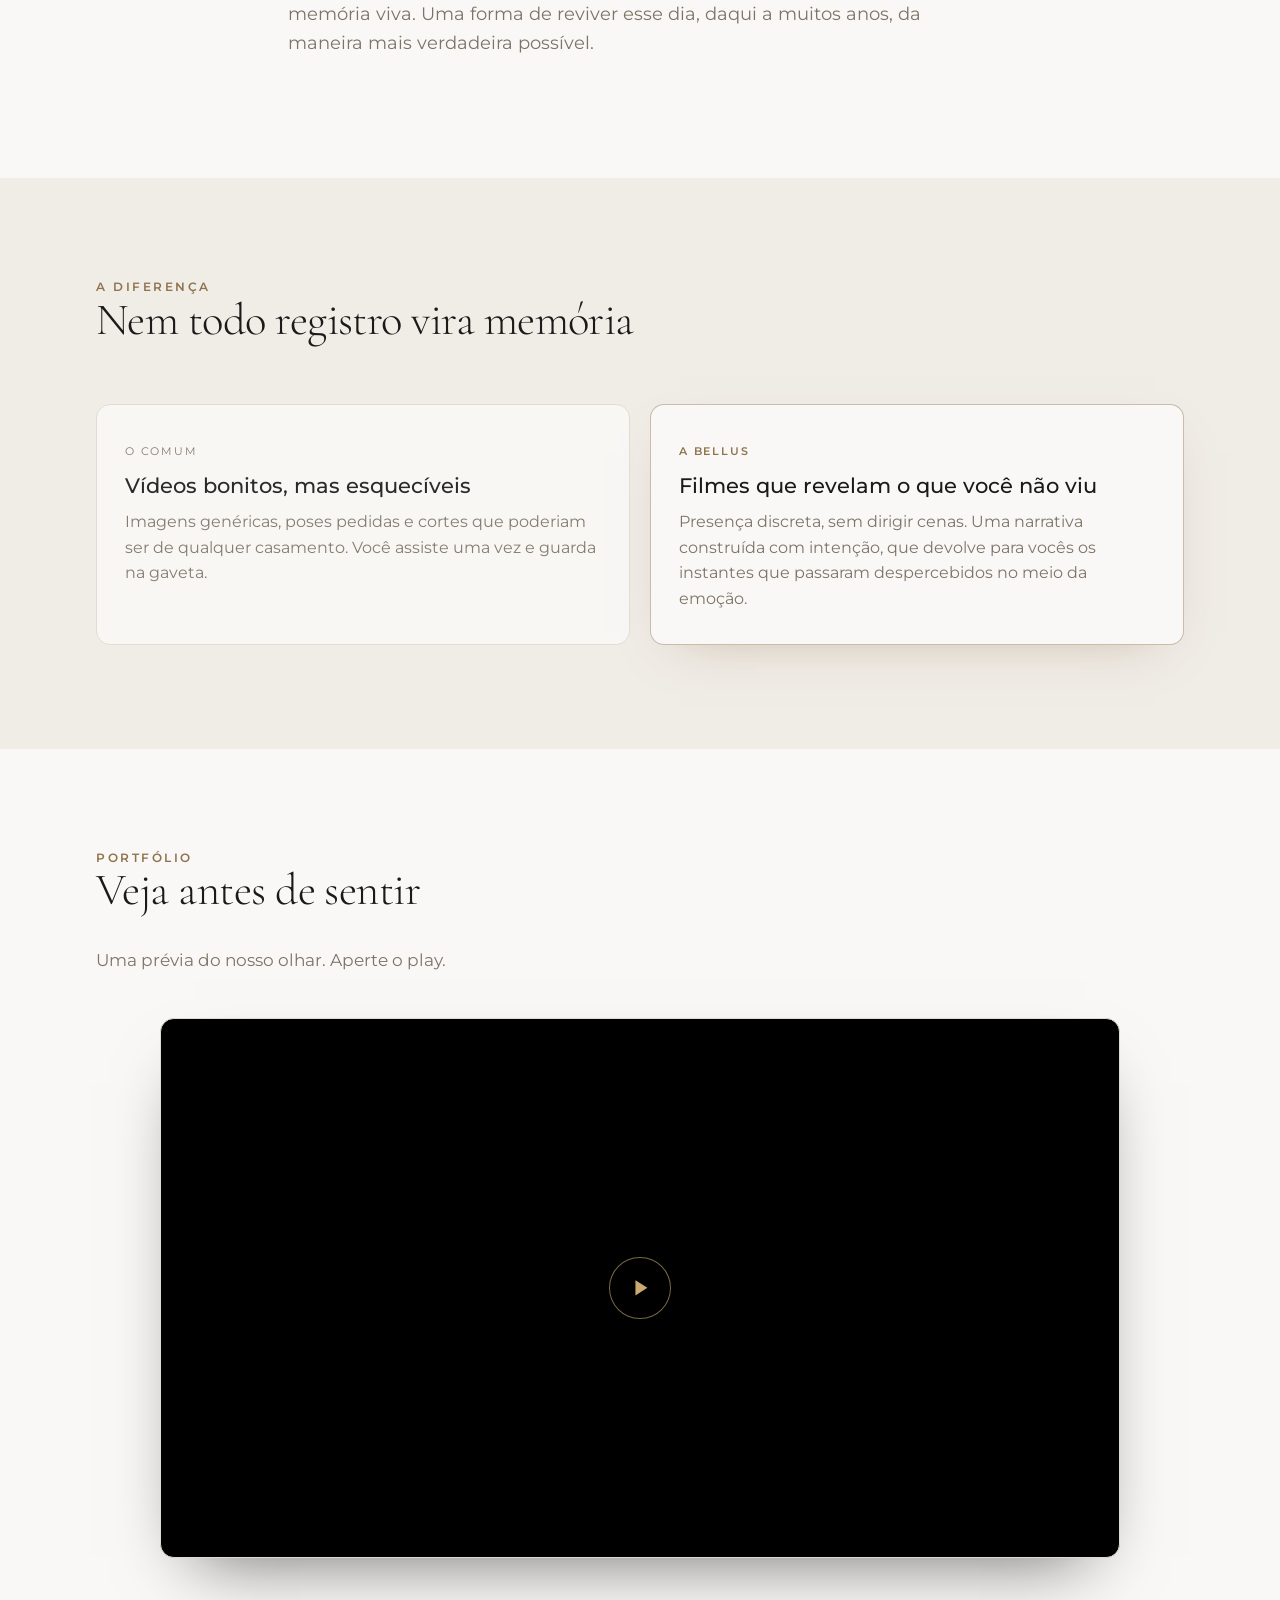
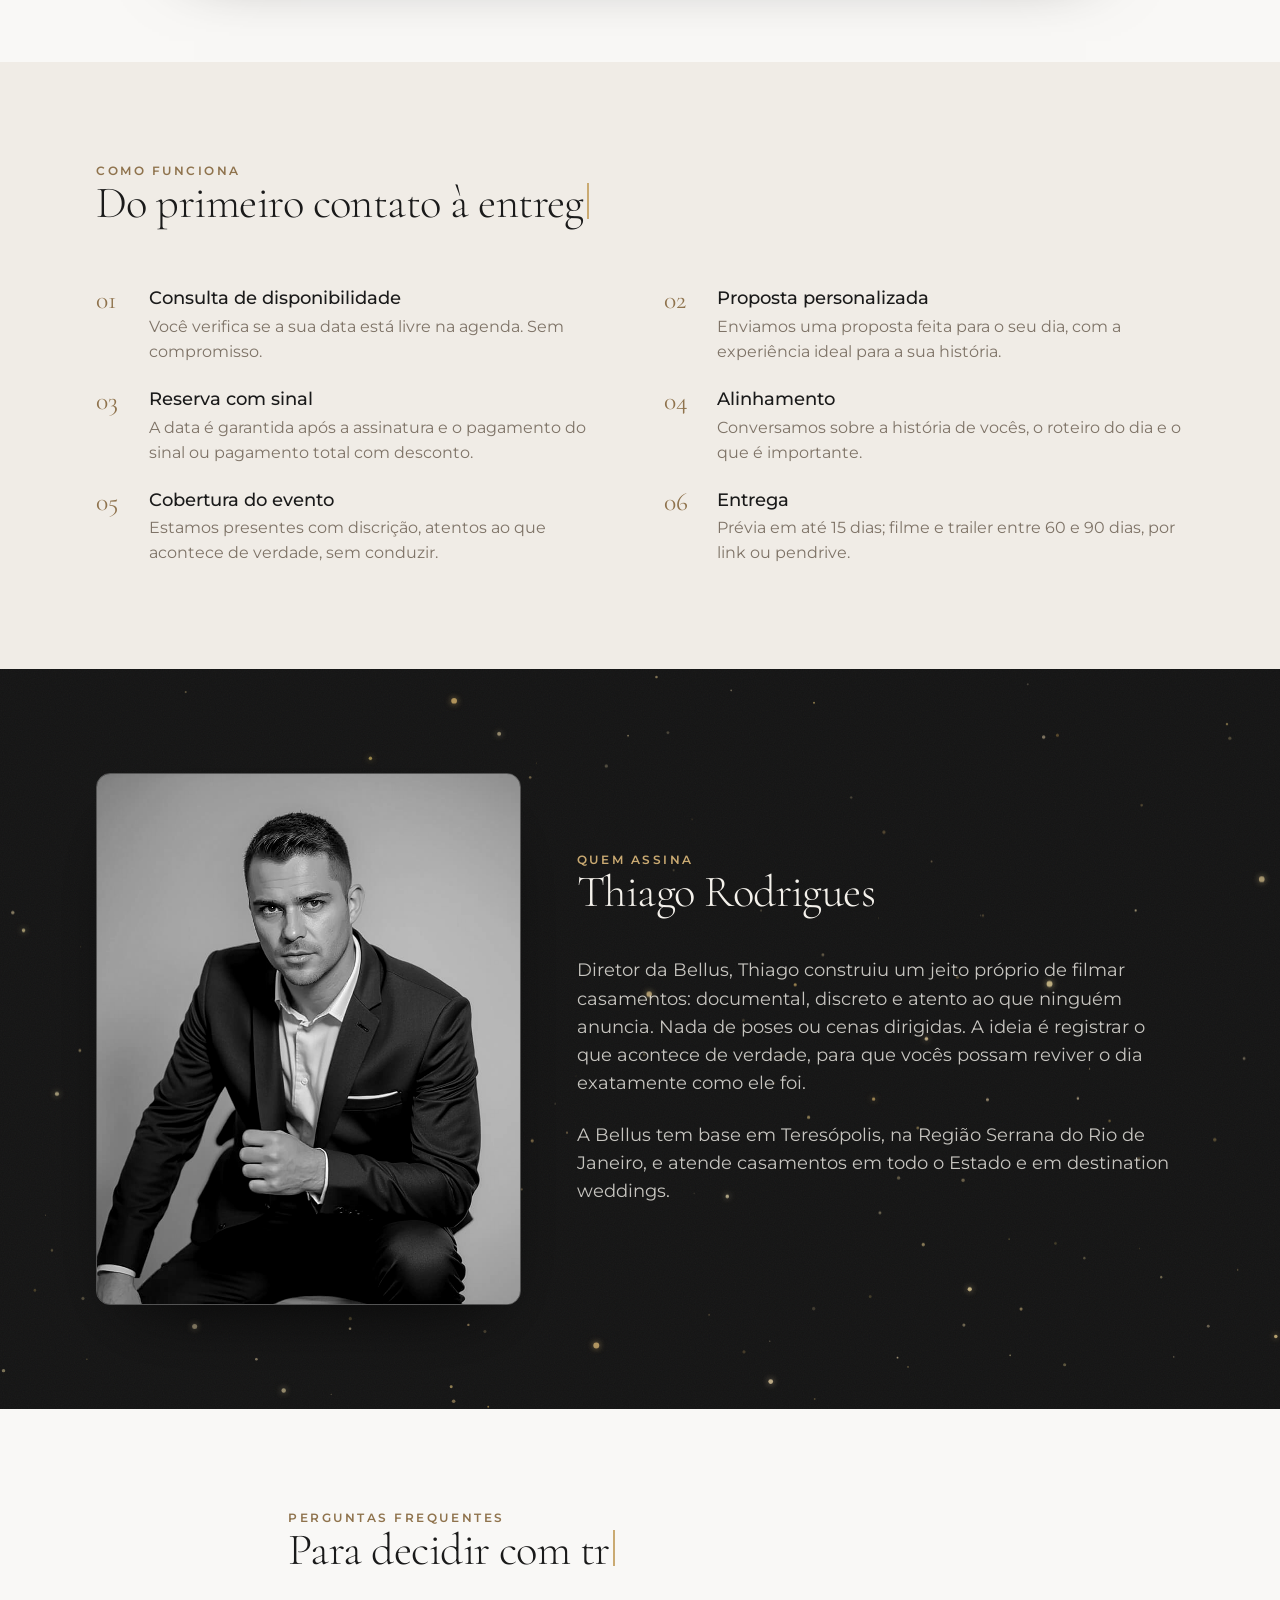
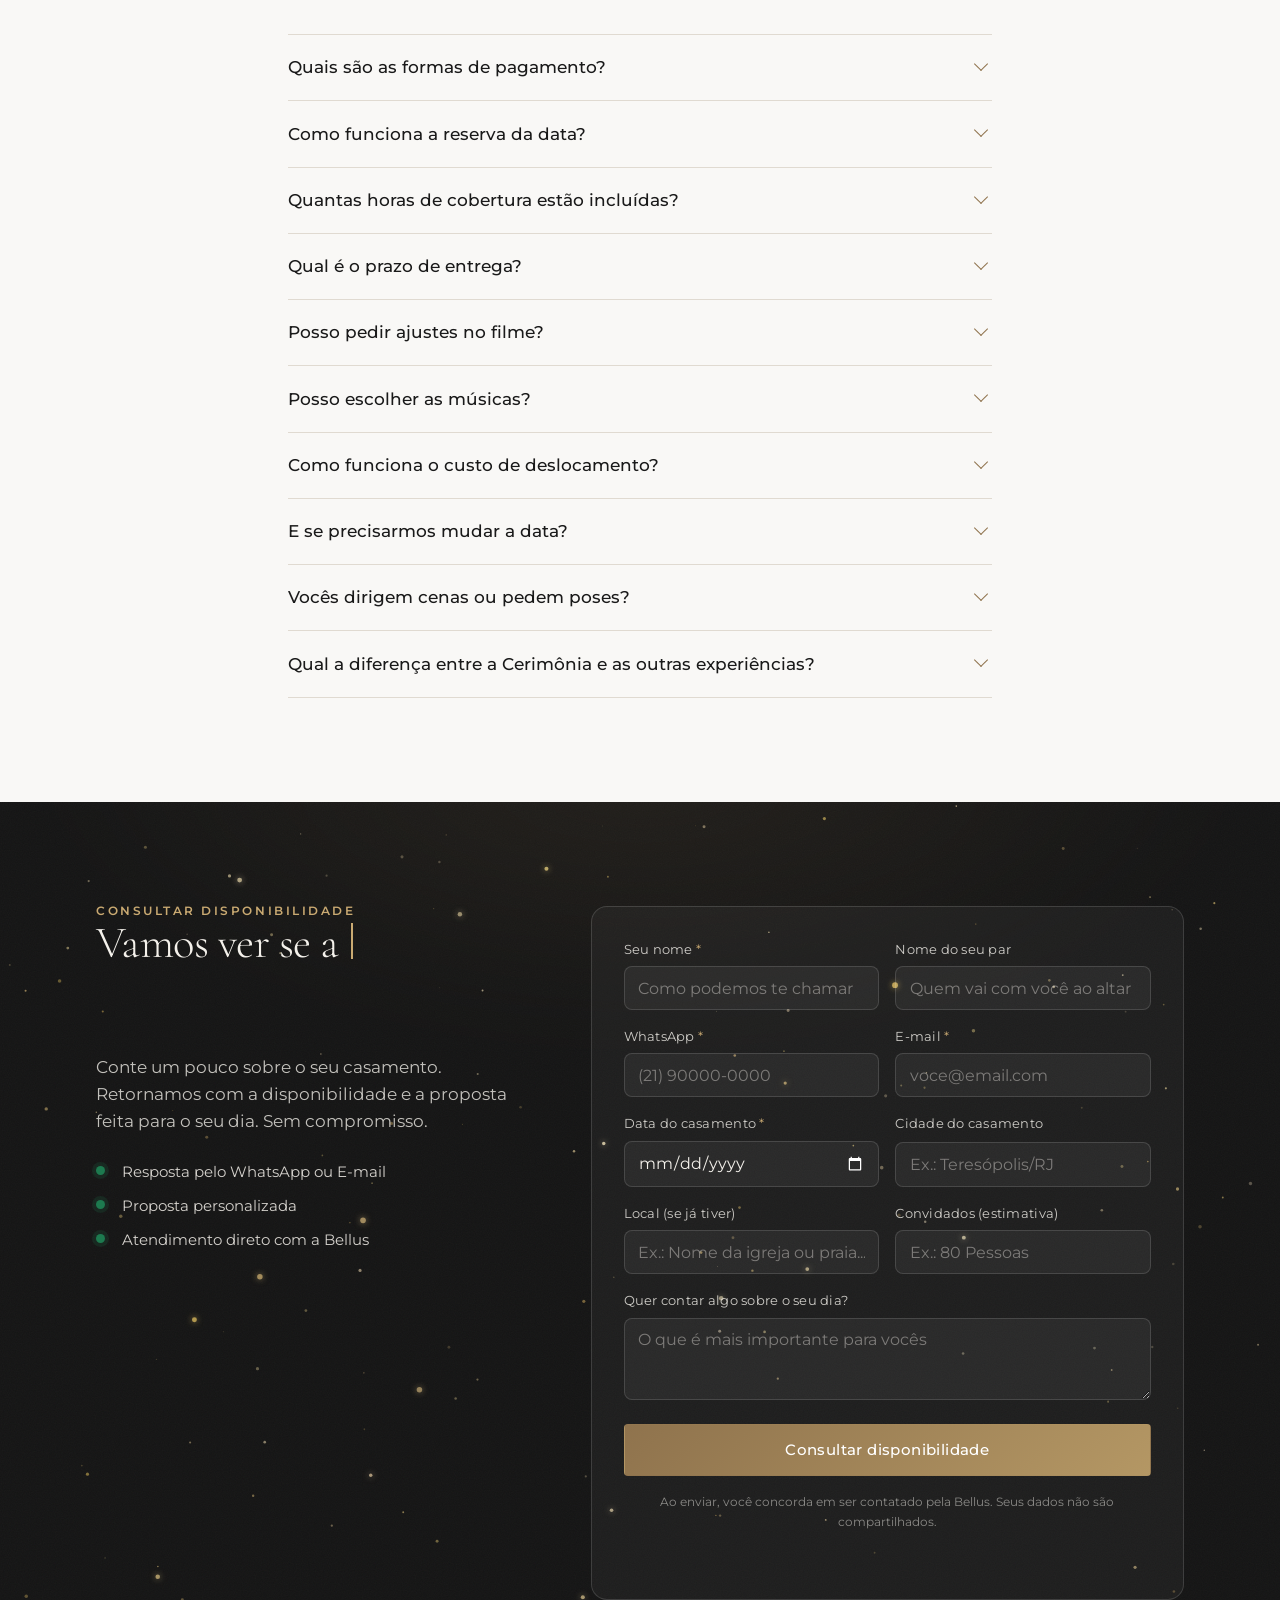
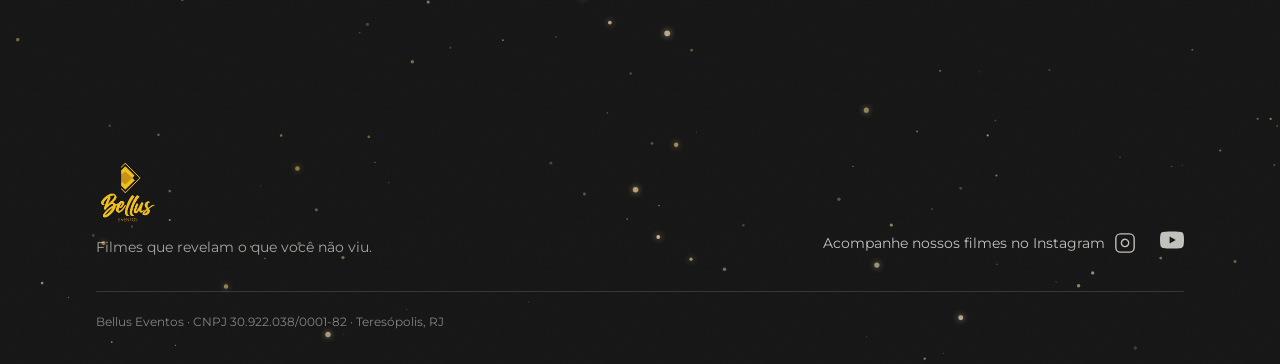
==== commit c7f00291: "institucional: Meta Pixel (PageView) + evento Lead no envio do formulario (v14) Co-Authored-By: Clau" ====
--- a/index.html
+++ b/index.html
@@ -3,6 +3,25 @@
 <head>
   <meta charset="UTF-8" />
   <meta name="viewport" content="width=device-width, initial-scale=1" />
+
+  <!-- Meta Pixel Code -->
+  <script>
+  !function(f,b,e,v,n,t,s)
+  {if(f.fbq)return;n=f.fbq=function(){n.callMethod?
+  n.callMethod.apply(n,arguments):n.queue.push(arguments)};
+  if(!f._fbq)f._fbq=n;n.push=n;n.loaded=!0;n.version='2.0';
+  n.queue=[];t=b.createElement(e);t.async=!0;
+  t.src=v;s=b.getElementsByTagName(e)[0];
+  s.parentNode.insertBefore(t,s)}(window, document,'script',
+  'https://connect.facebook.net/en_US/fbevents.js');
+  fbq('init', '574420538021101');
+  fbq('track', 'PageView');
+  </script>
+  <noscript><img height="1" width="1" style="display:none"
+  src="https://www.facebook.com/tr?id=574420538021101&ev=PageView&noscript=1"
+  /></noscript>
+  <!-- End Meta Pixel Code -->
+
   <title>Bellus Eventos · Filmes de casamento em Teresópolis e Região Serrana</title>
   <meta name="description" content="Filmes de casamento com olhar cinematográfico e sensibilidade documental. A Bellus preserva o que você não viu acontecer no seu dia. Teresópolis e Região Serrana do Rio de Janeiro." />
   <meta name="theme-color" content="#141414" />
@@ -23,7 +42,7 @@
   <link rel="preconnect" href="https://fonts.gstatic.com" crossorigin />
   <link href="https://fonts.googleapis.com/css2?family=Cormorant+Garamond:wght@300;400;500;600&family=Montserrat:wght@300;400;500;600&display=swap" rel="stylesheet" />
 
-  <link rel="stylesheet" href="styles.css?v=13" />
+  <link rel="stylesheet" href="styles.css?v=14" />
 
   <script type="application/ld+json">
   {
@@ -280,6 +299,6 @@
     </div>
   </footer>
 
-  <script src="script.js?v=13" defer></script>
+  <script src="script.js?v=14" defer></script>
 </body>
 </html>
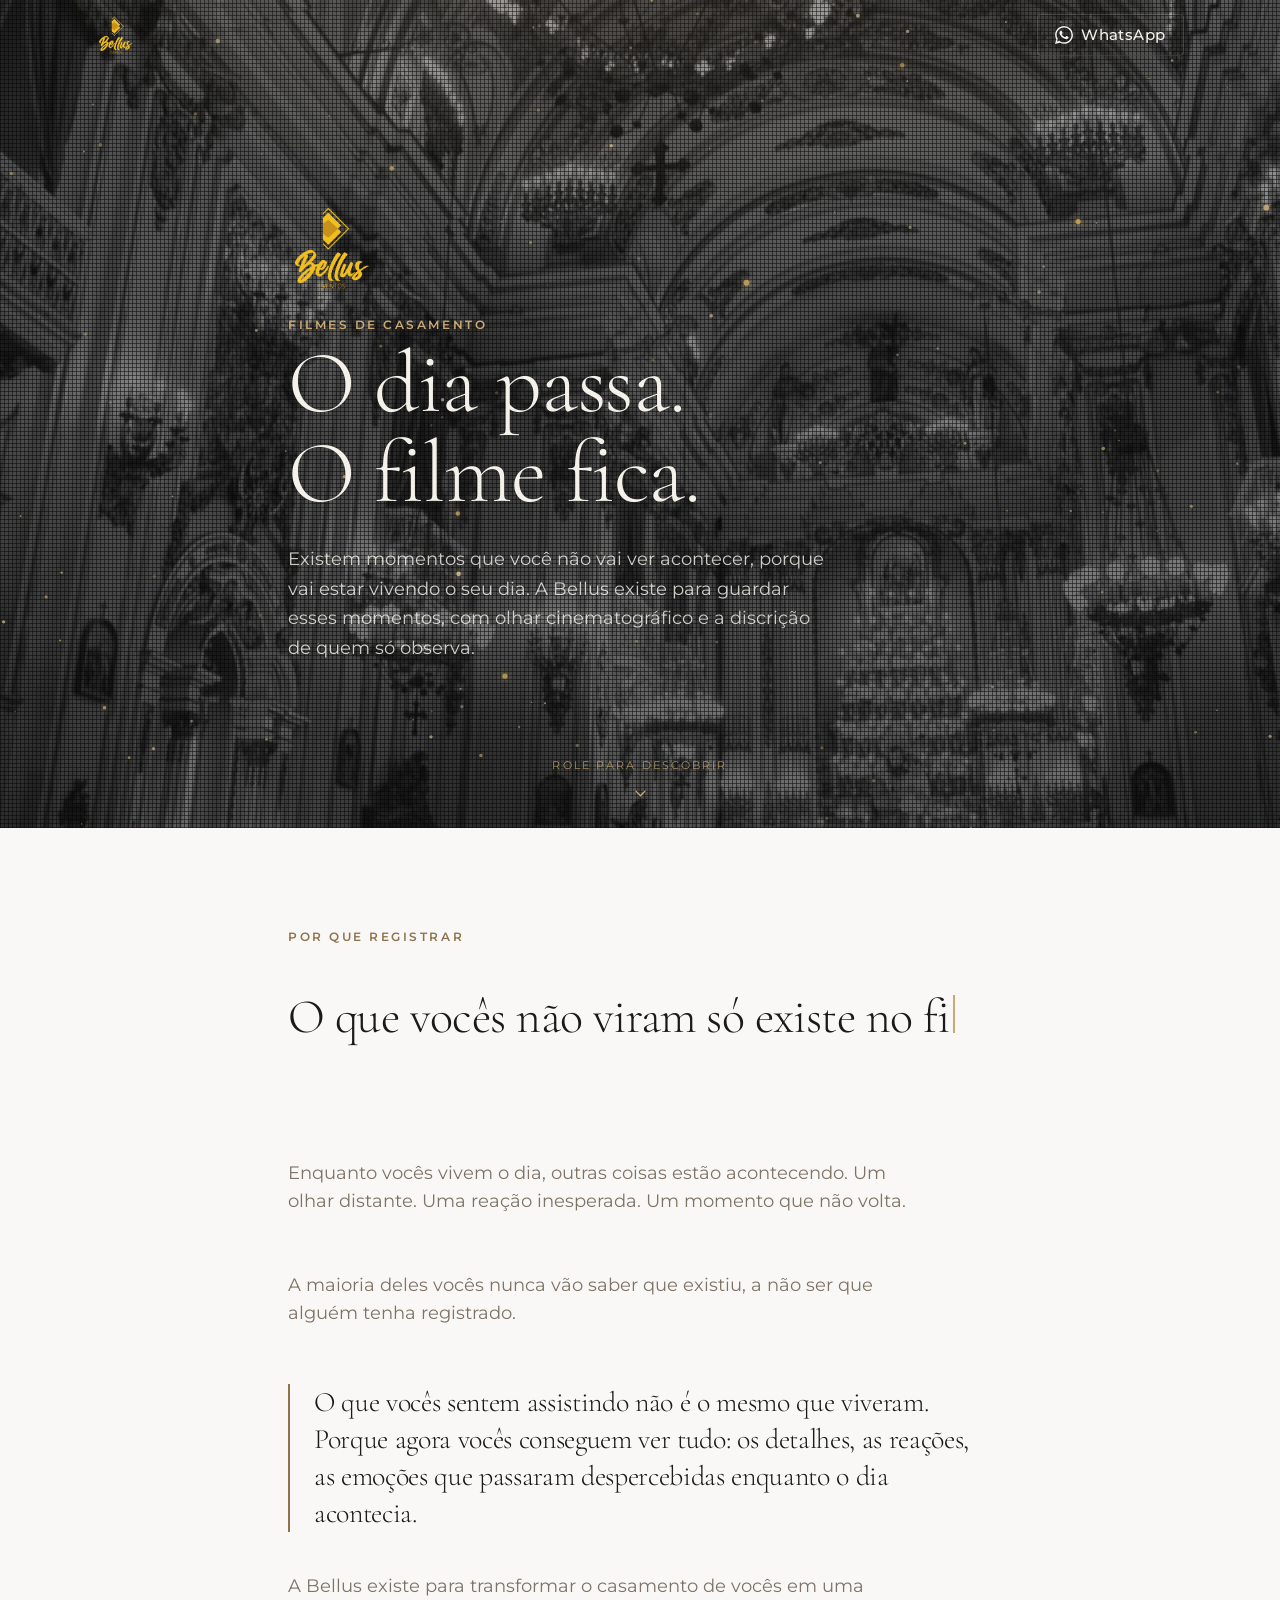
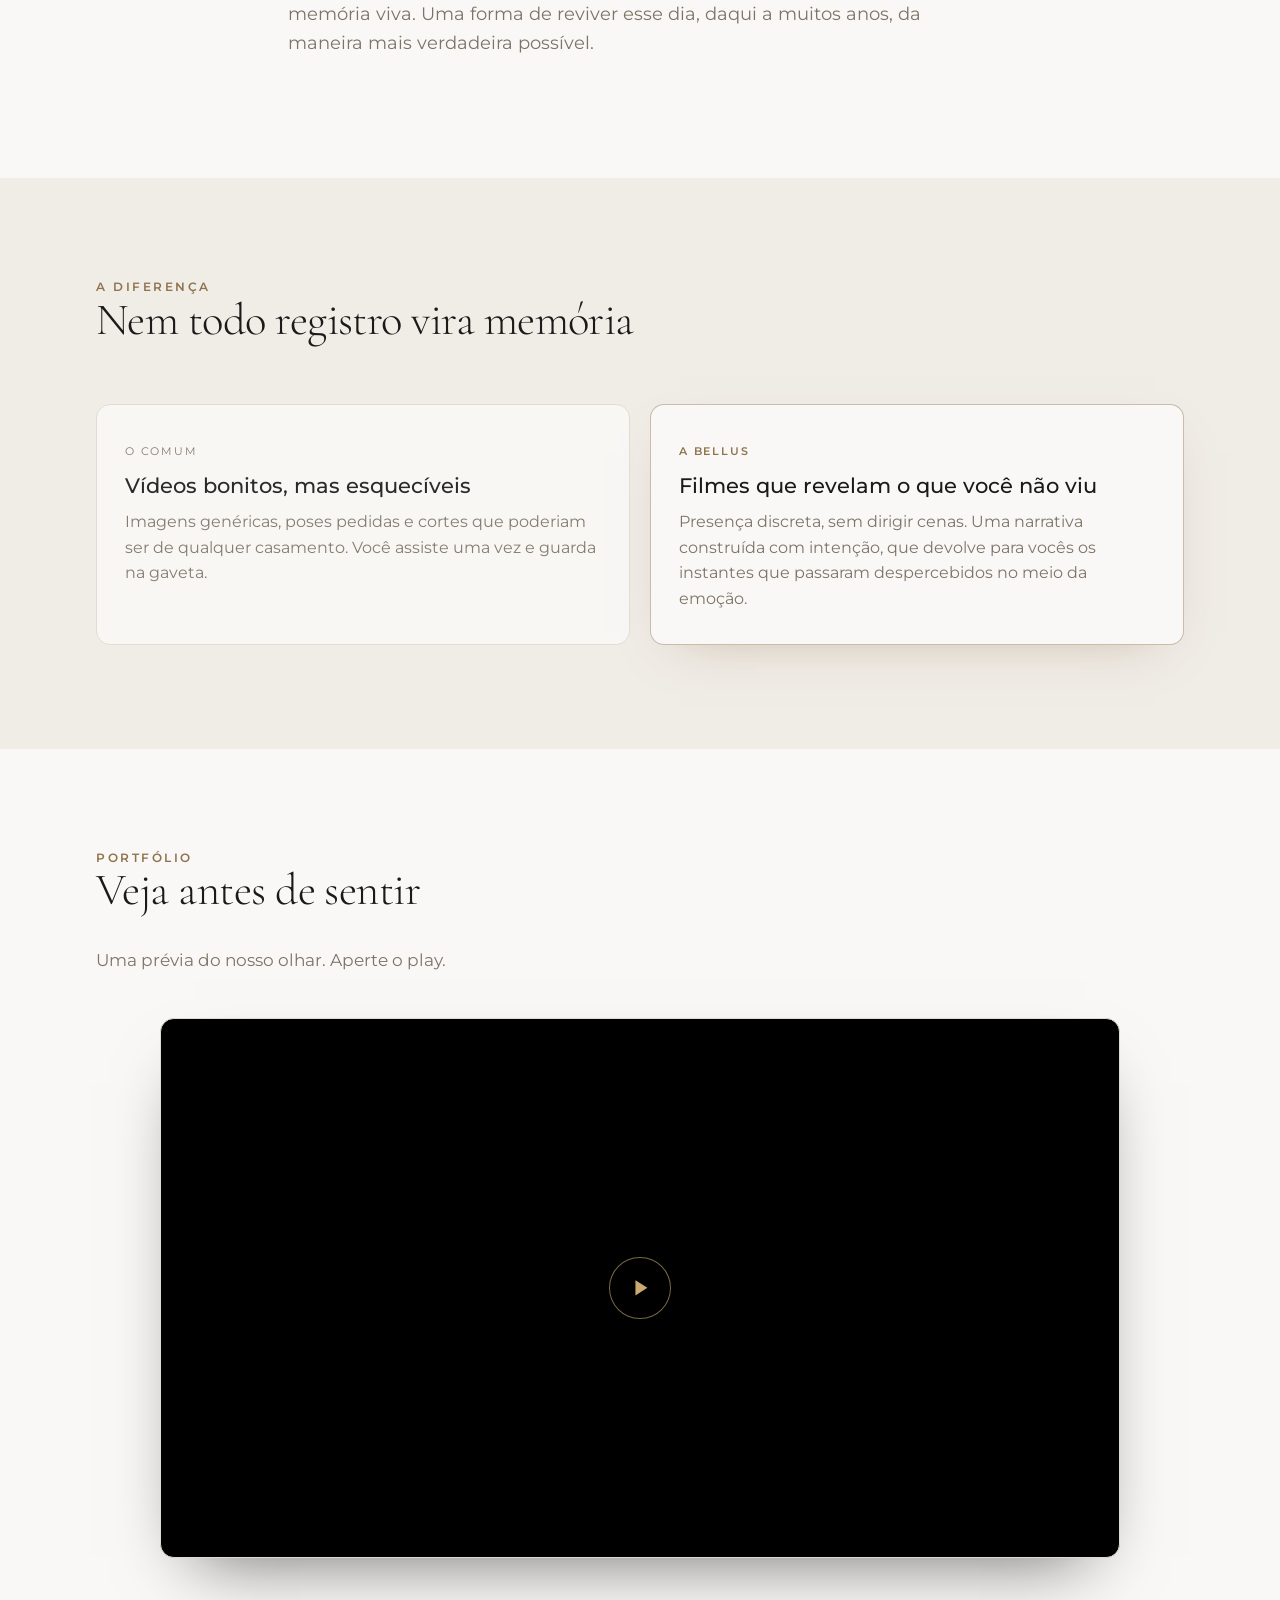
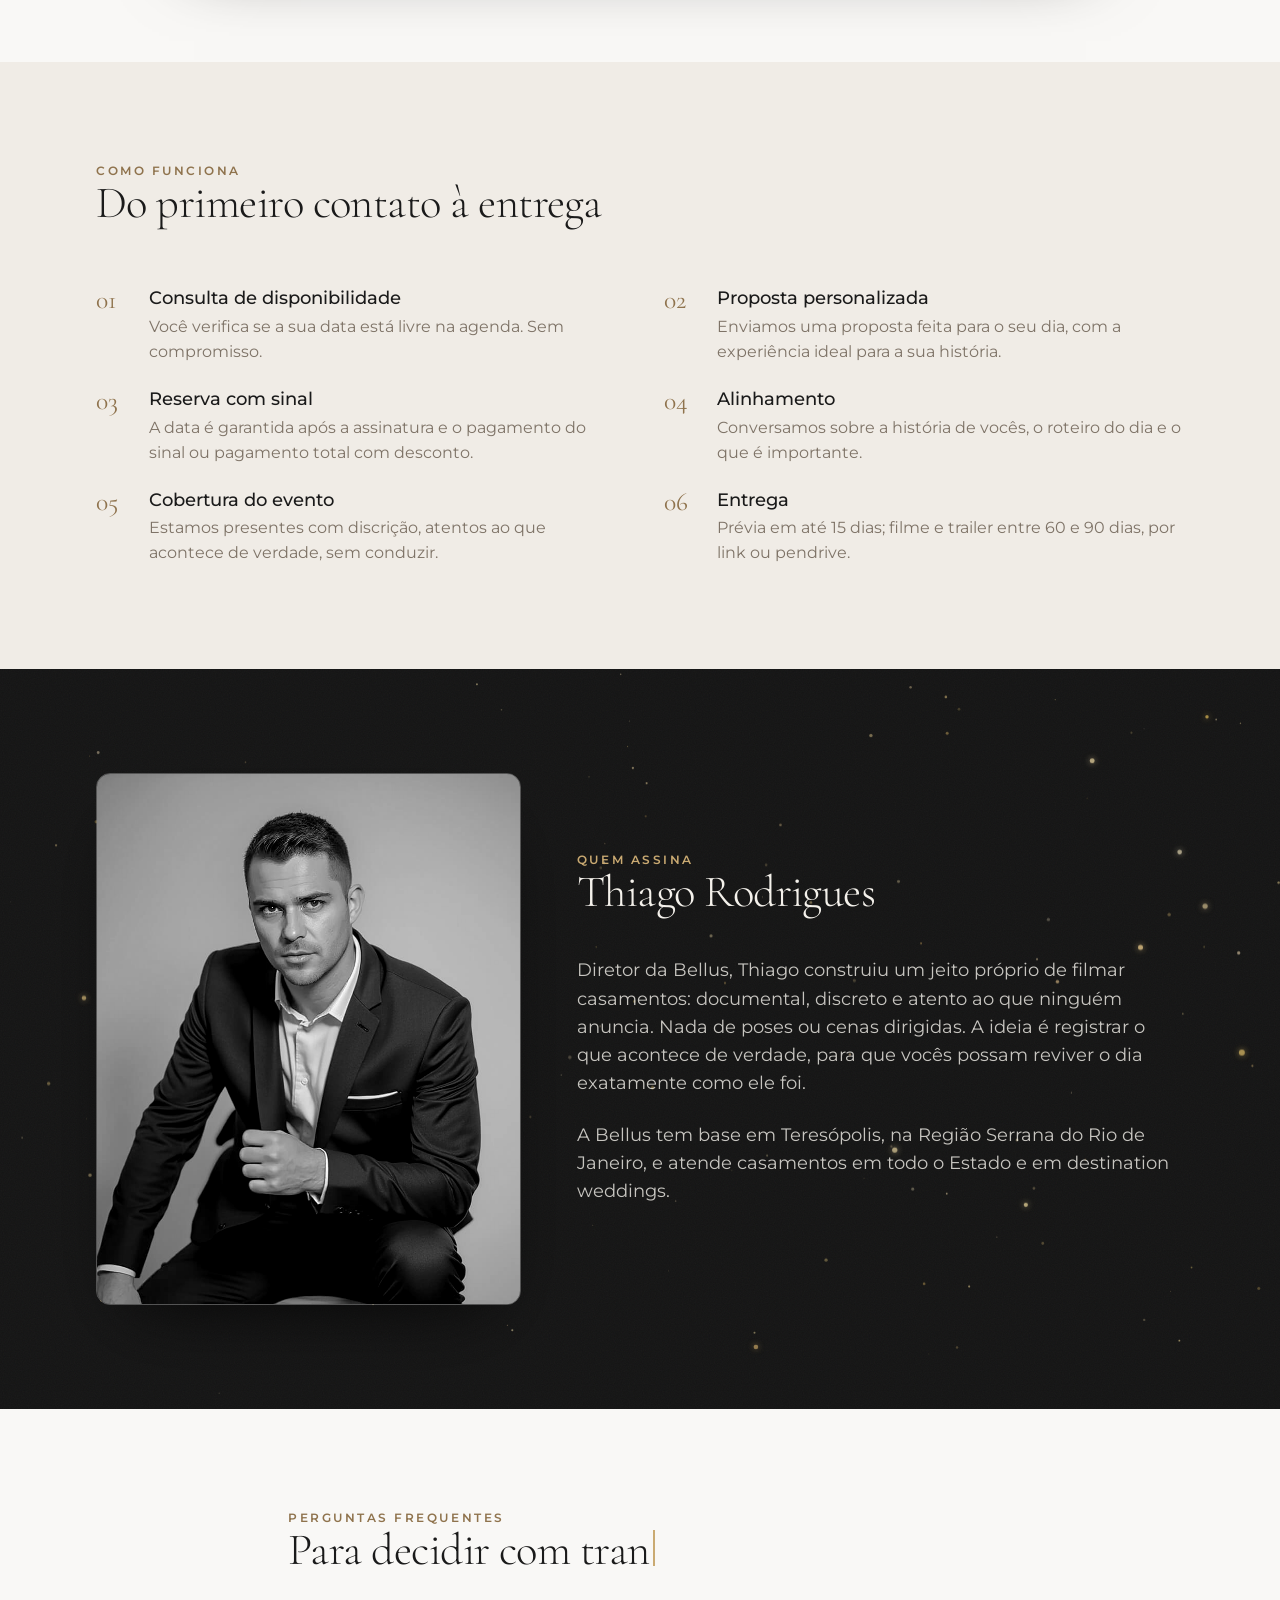
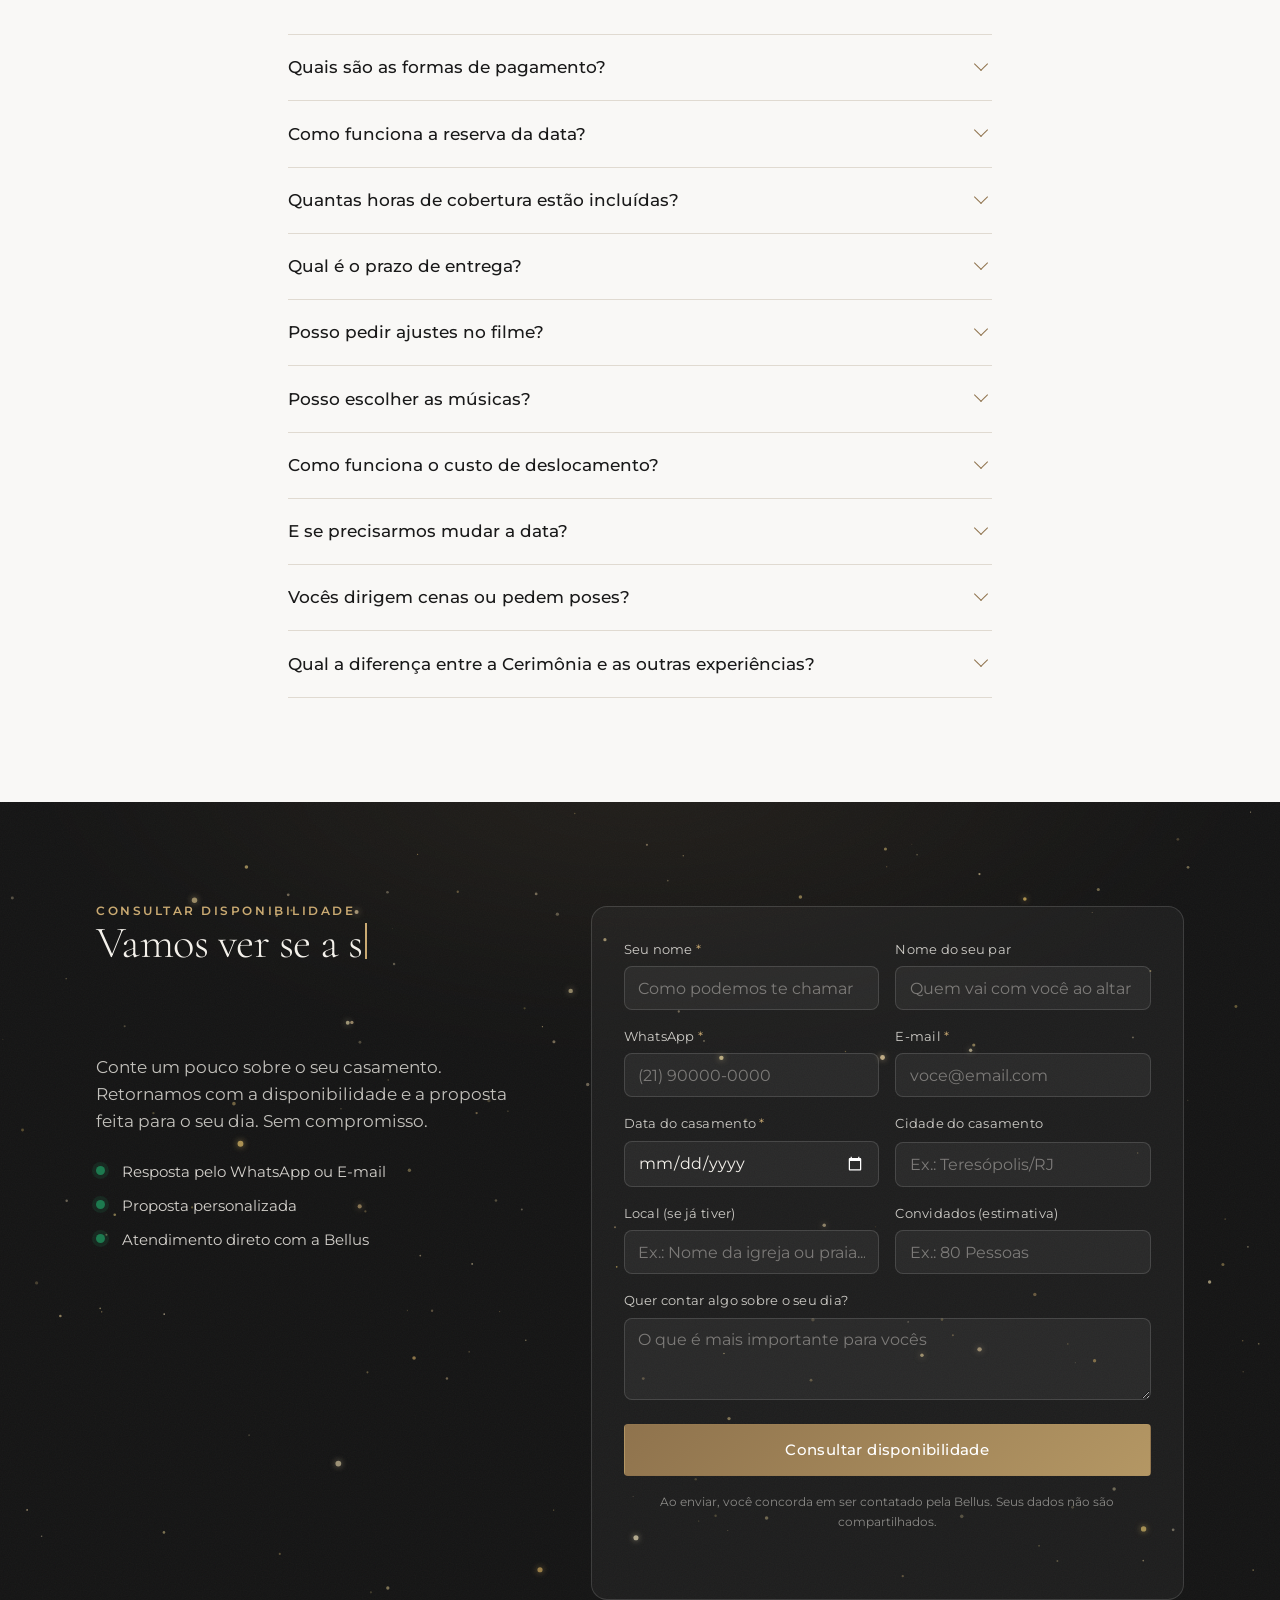
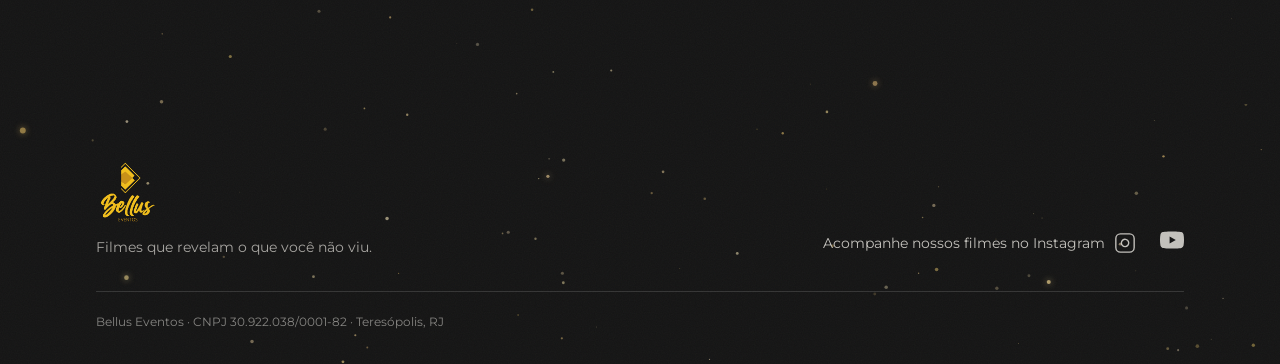
==== commit 2cb95eae: "institucional: evento Contact (clique WhatsApp) no Meta Pixel (v15) Co-Authored-By: Claude Opus 4.8 " ====
--- a/index.html
+++ b/index.html
@@ -42,7 +42,7 @@
   <link rel="preconnect" href="https://fonts.gstatic.com" crossorigin />
   <link href="https://fonts.googleapis.com/css2?family=Cormorant+Garamond:wght@300;400;500;600&family=Montserrat:wght@300;400;500;600&display=swap" rel="stylesheet" />
 
-  <link rel="stylesheet" href="styles.css?v=14" />
+  <link rel="stylesheet" href="styles.css?v=15" />
 
   <script type="application/ld+json">
   {
@@ -299,6 +299,6 @@
     </div>
   </footer>
 
-  <script src="script.js?v=14" defer></script>
+  <script src="script.js?v=15" defer></script>
 </body>
 </html>
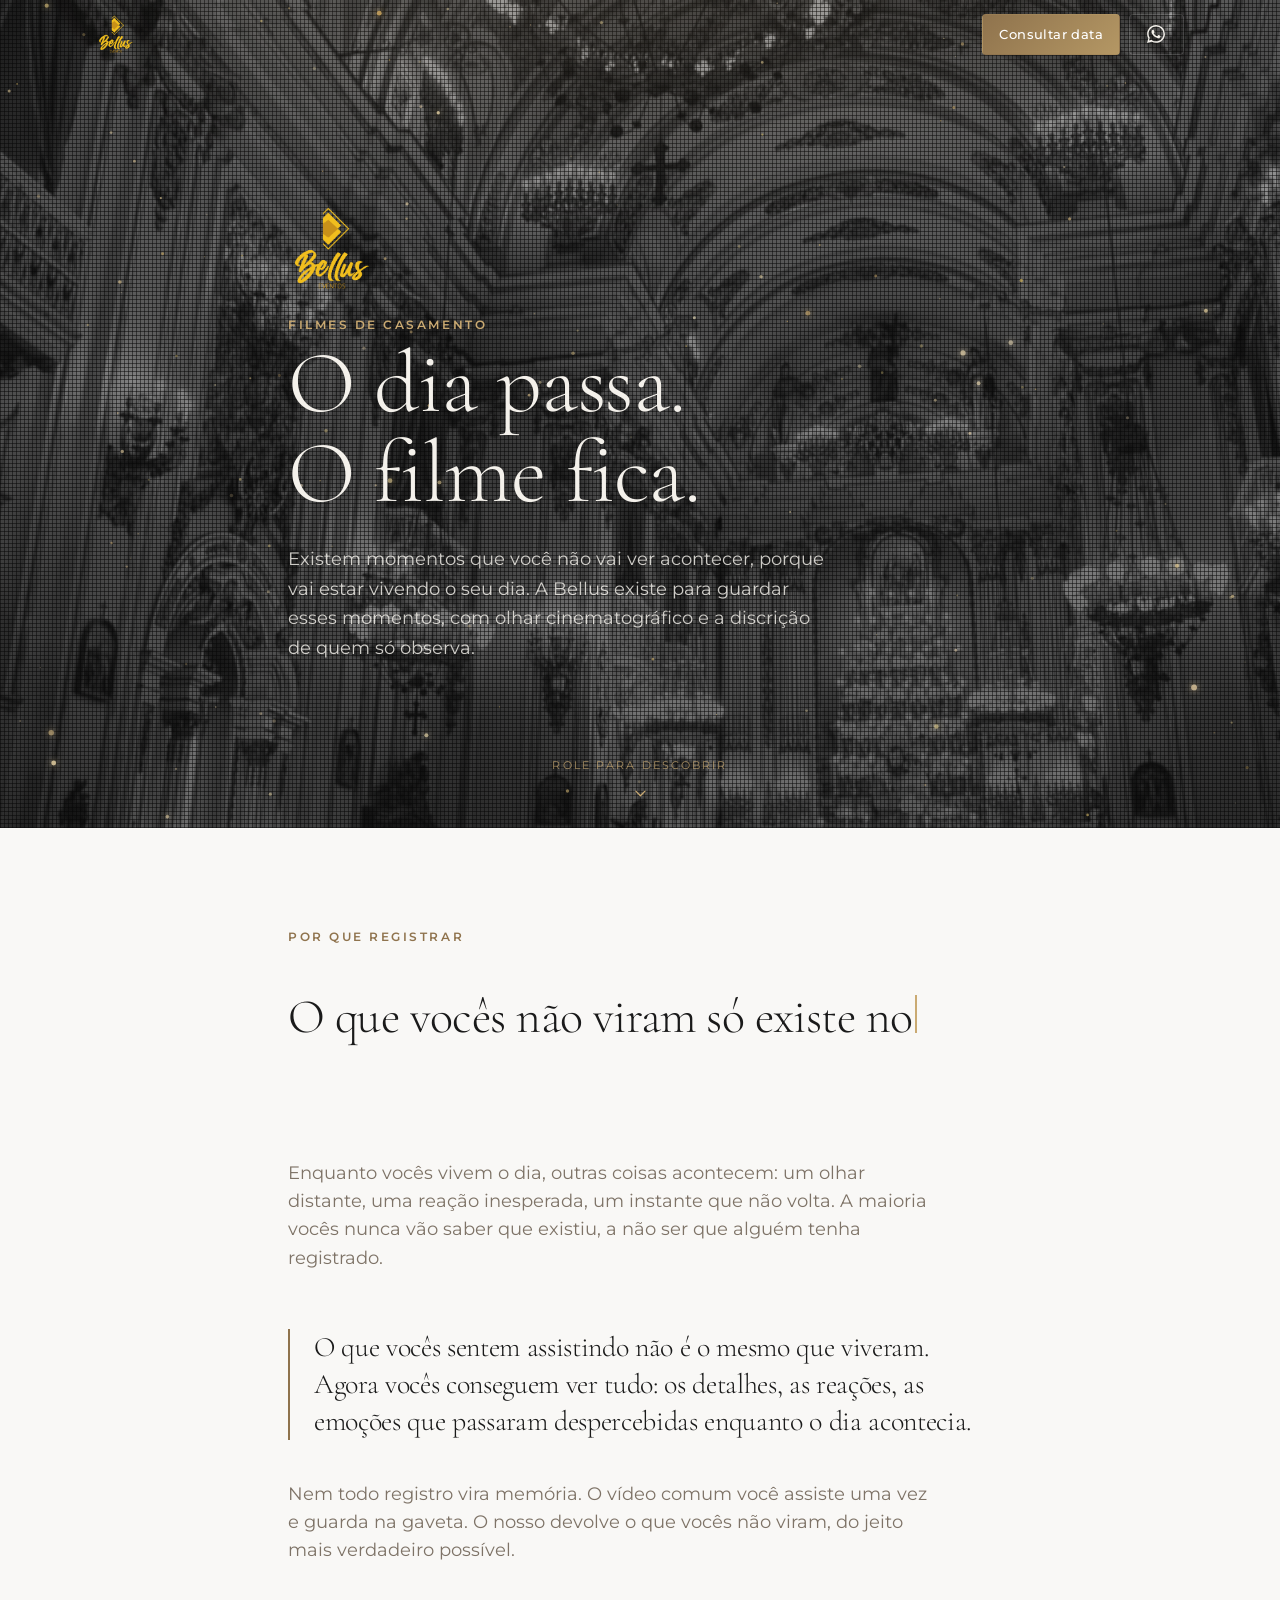
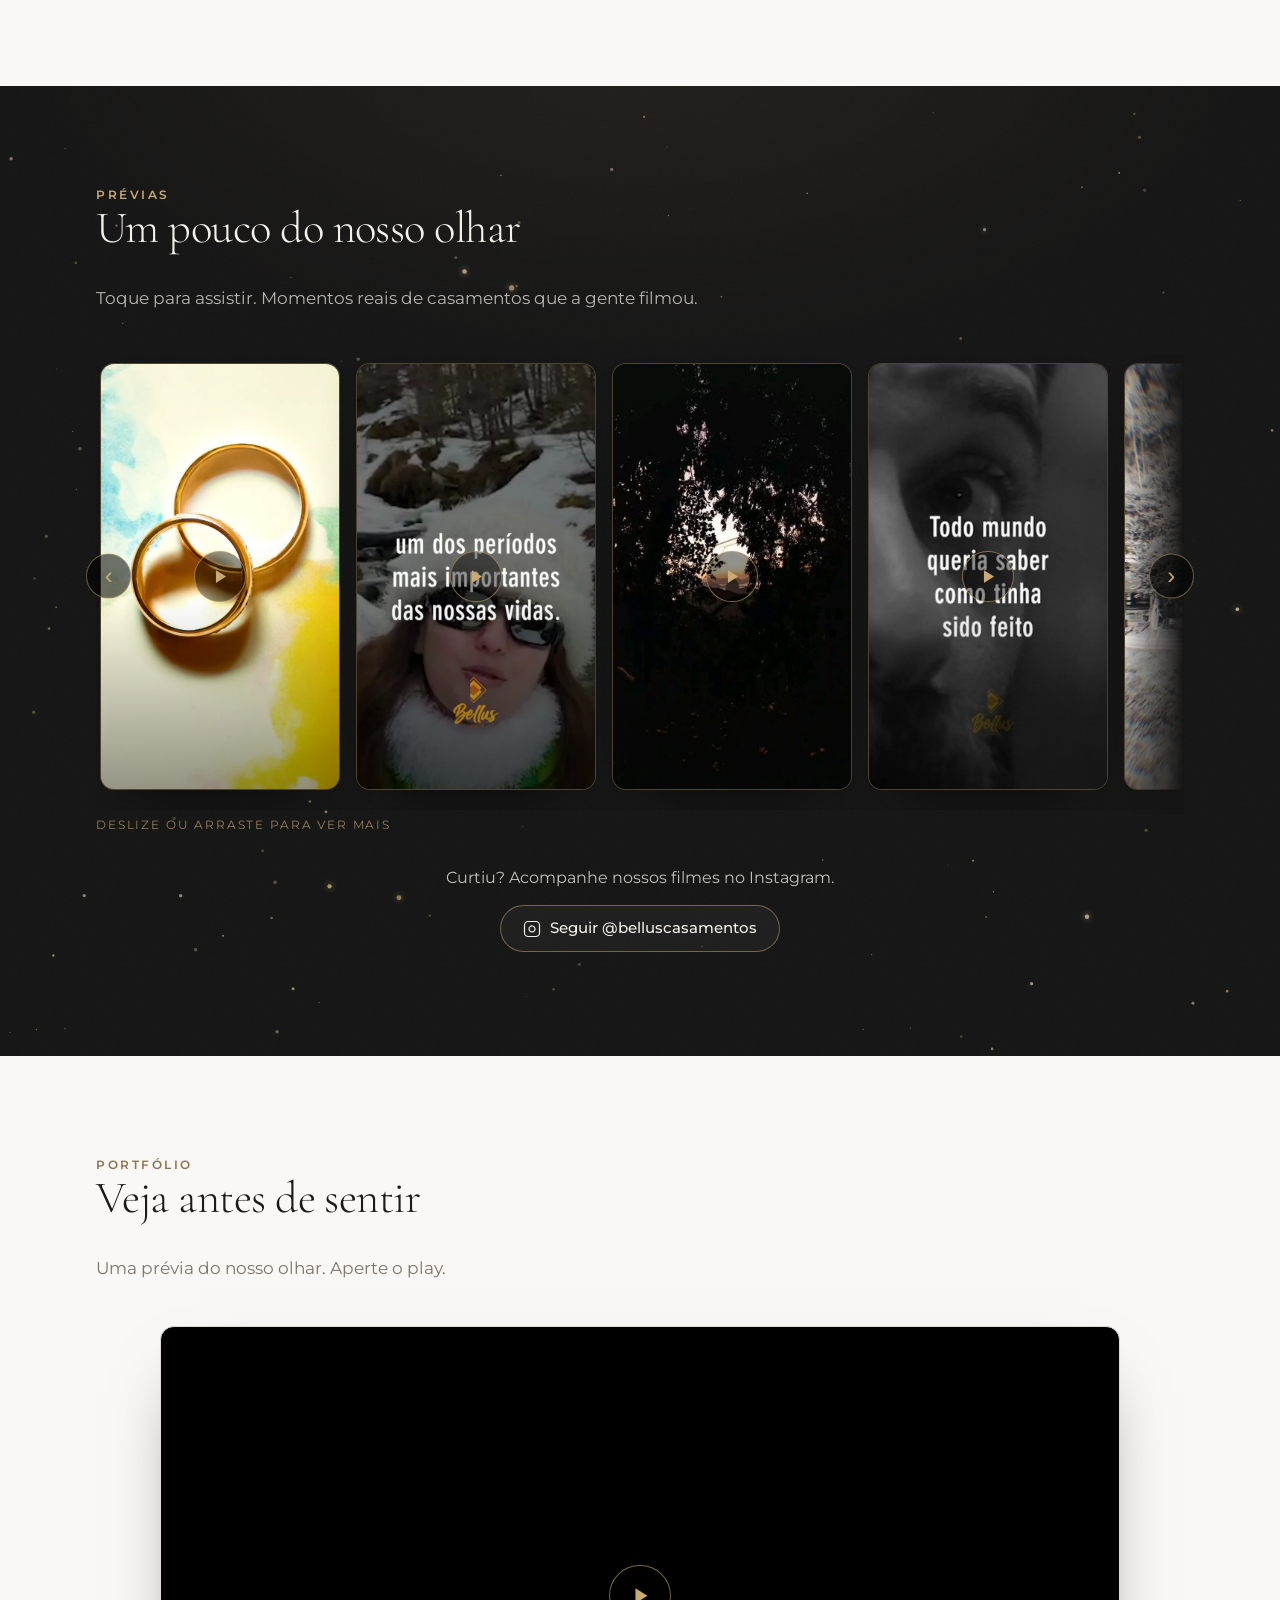
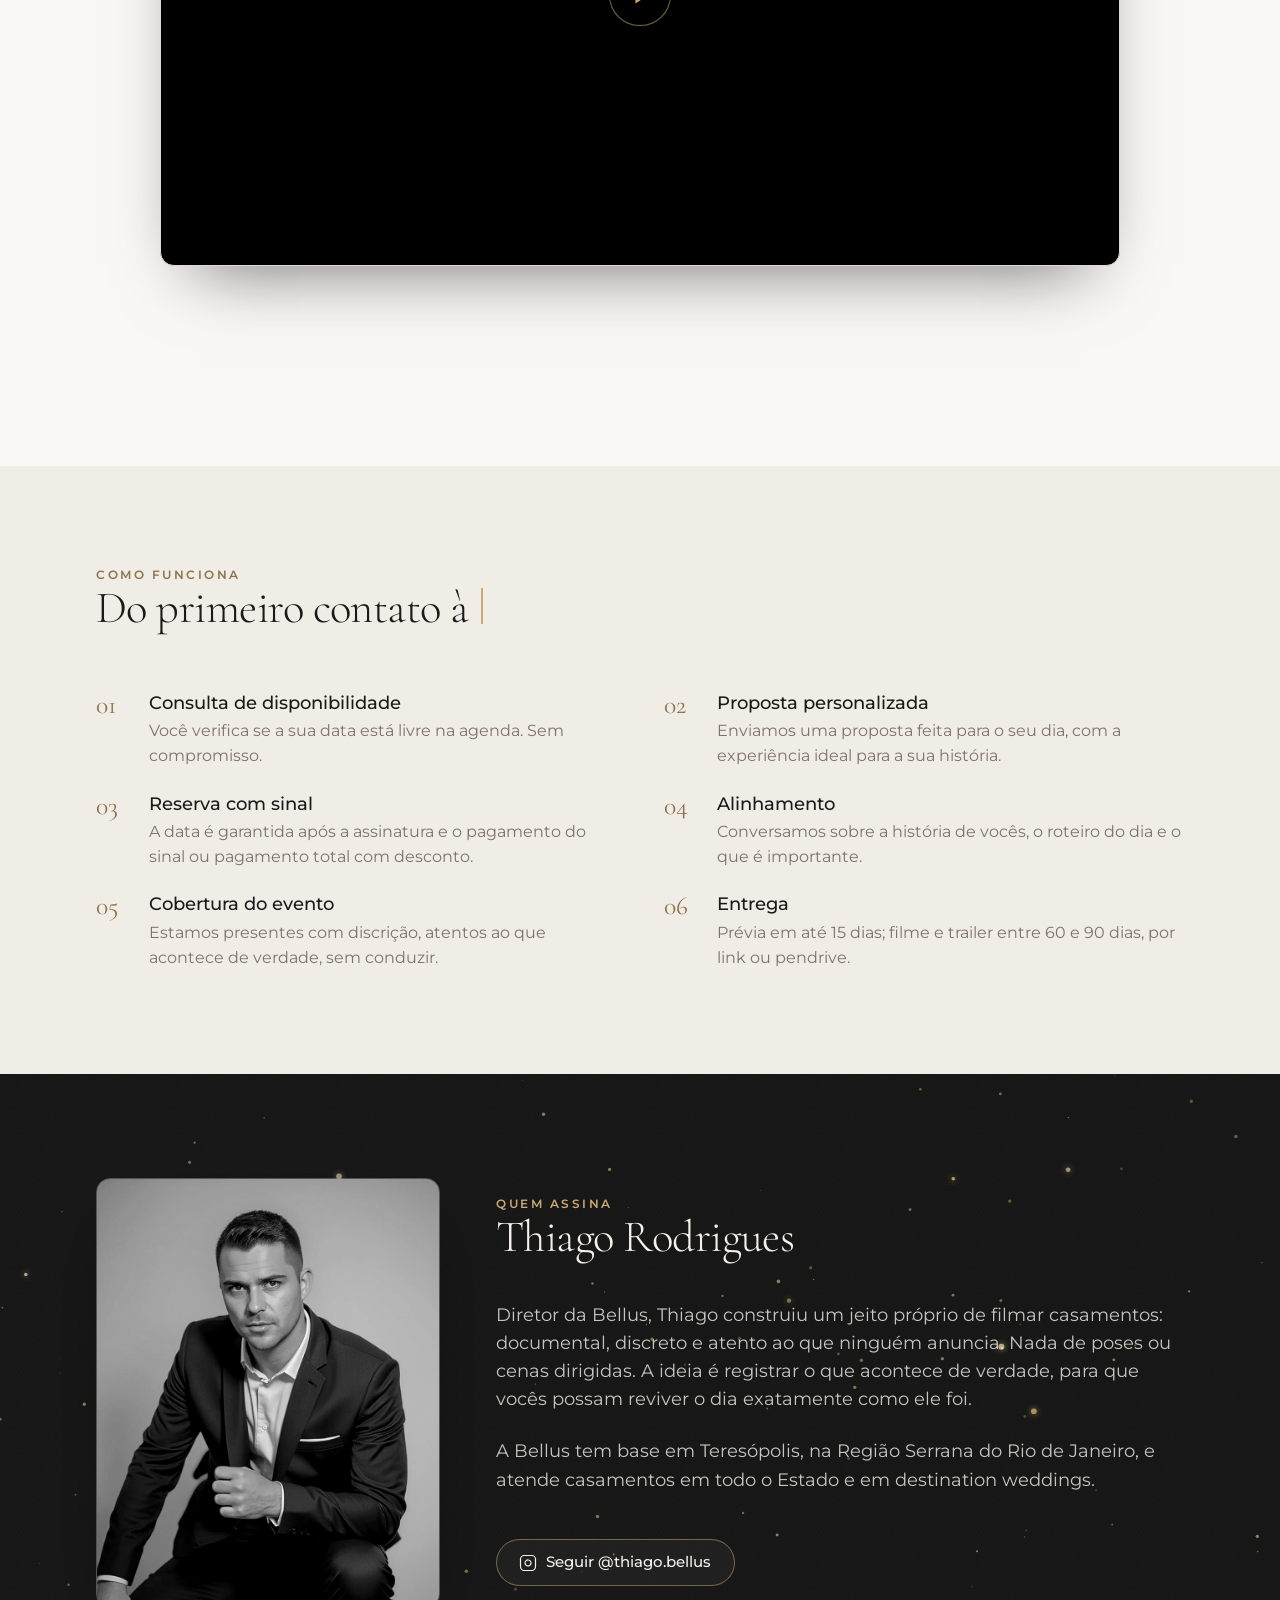
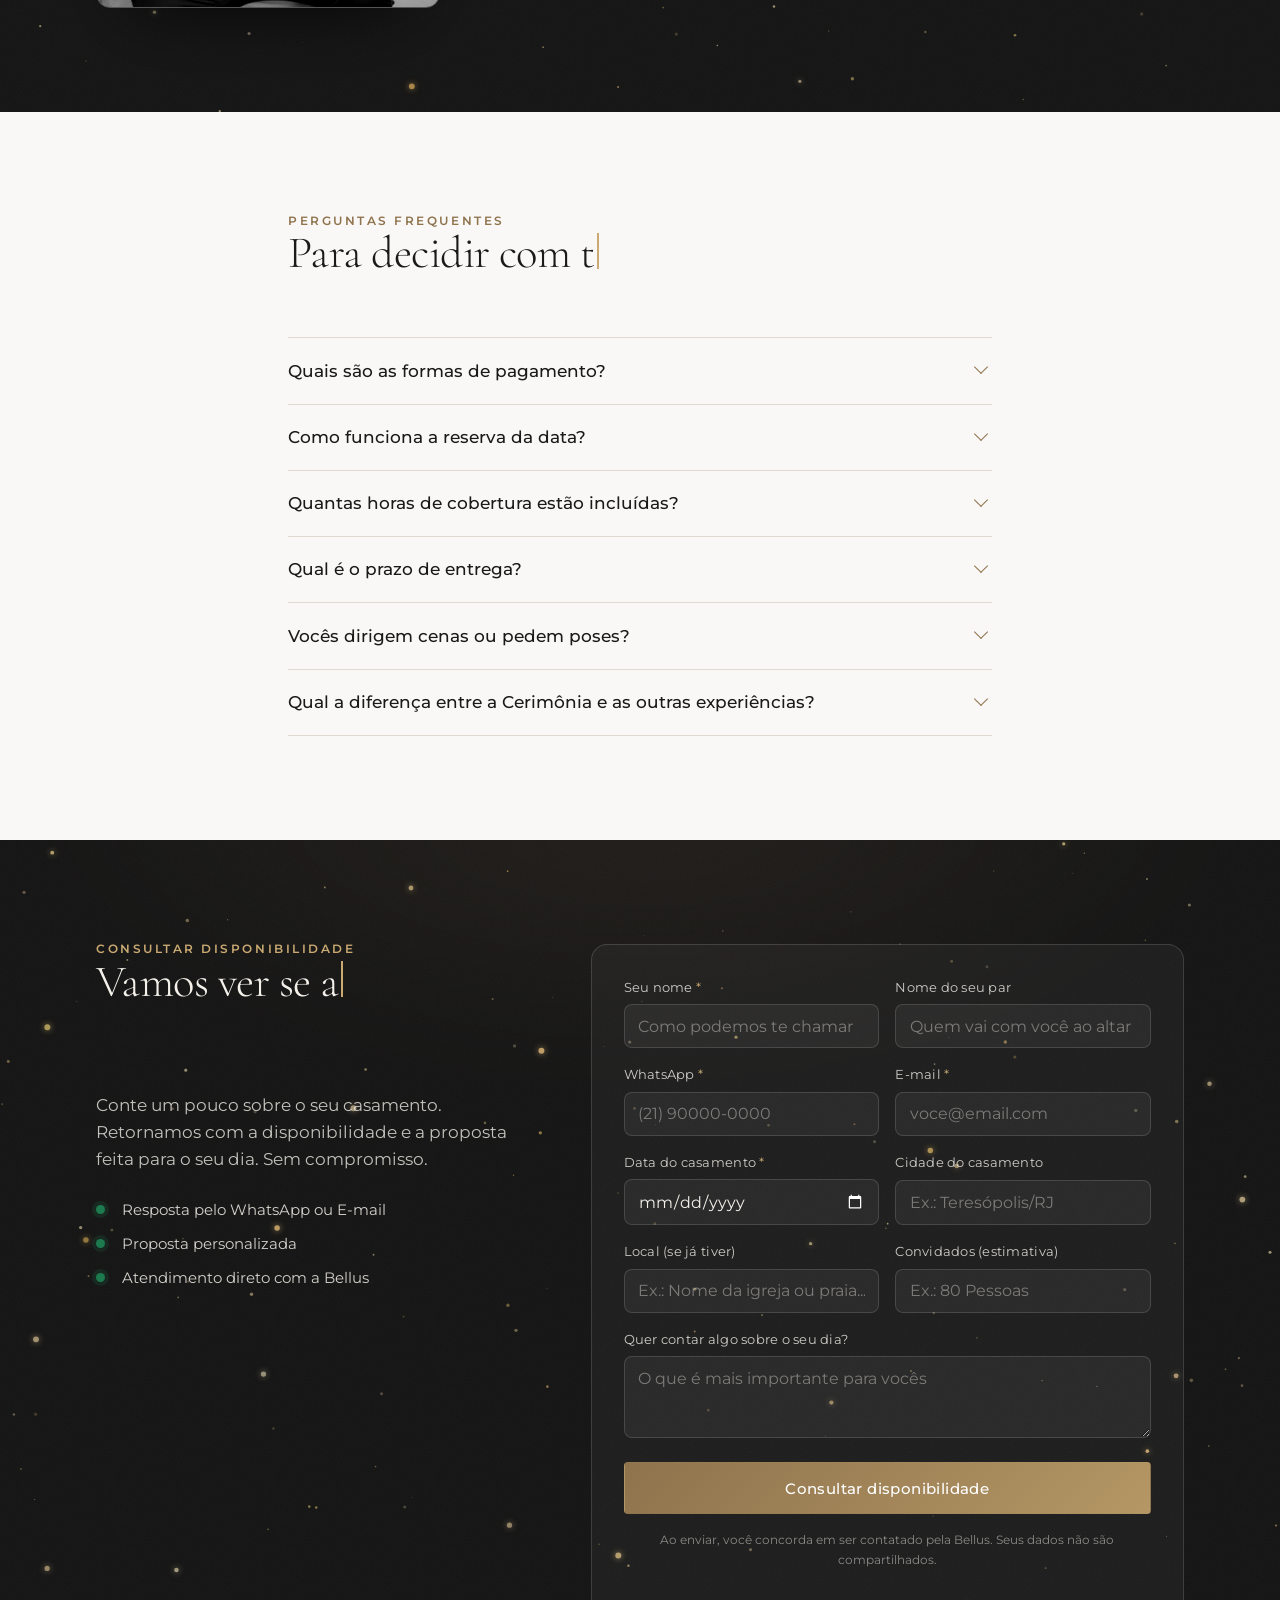
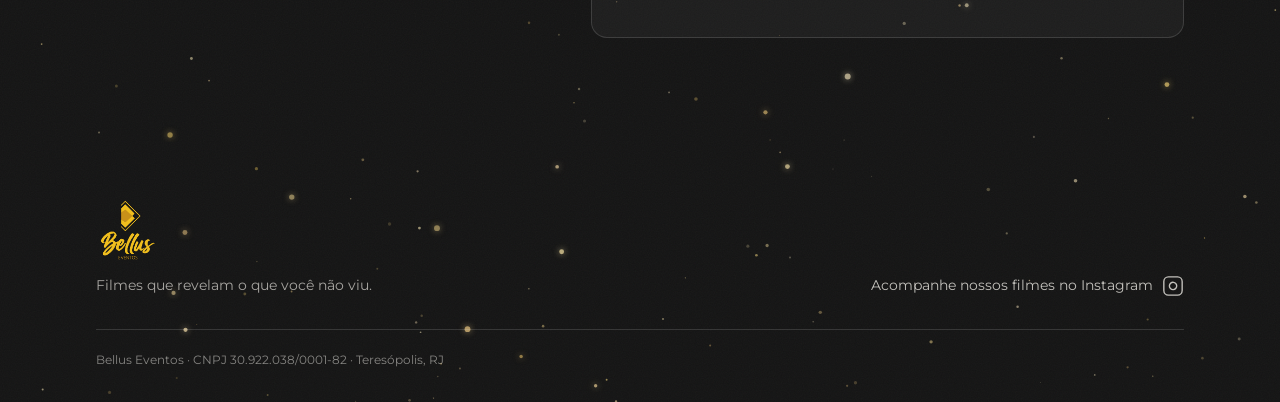
==== commit 11a05b05: "feat(institucional): reels do Instagram, CTAs pro formulario, copy enxuta e estados do form Reels ve" ====
--- a/index.html
+++ b/index.html
@@ -42,7 +42,7 @@
   <link rel="preconnect" href="https://fonts.gstatic.com" crossorigin />
   <link href="https://fonts.googleapis.com/css2?family=Cormorant+Garamond:wght@300;400;500;600&family=Montserrat:wght@300;400;500;600&display=swap" rel="stylesheet" />
 
-  <link rel="stylesheet" href="styles.css?v=15" />
+  <link rel="stylesheet" href="styles.css?v=20" />
 
   <script type="application/ld+json">
   {
@@ -70,10 +70,12 @@
       <a href="#topo" class="nav__brand" aria-label="Bellus Eventos, início">
         <img src="assets/logo_bellus.png" alt="Bellus Eventos" class="nav__logo" />
       </a>
-      <a href="https://wa.me/5521981636666?text=Ol%C3%A1!%20Vim%20pelo%20site%20da%20Bellus." class="btn btn--ghost nav__cta" target="_blank" rel="noopener">
-        <svg class="ic" width="18" height="18" viewBox="0 0 24 24" fill="currentColor" aria-hidden="true"><path d="M.057 24l1.687-6.163a11.867 11.867 0 0 1-1.587-5.945C.16 5.335 5.495 0 12.05 0a11.82 11.82 0 0 1 8.413 3.488 11.82 11.82 0 0 1 3.48 8.414c-.003 6.557-5.338 11.892-11.893 11.892a11.9 11.9 0 0 1-5.688-1.448L.057 24zm6.597-3.807c1.676.995 3.276 1.591 5.392 1.592 5.448 0 9.886-4.434 9.889-9.885.002-5.462-4.415-9.89-9.881-9.892-5.452 0-9.887 4.434-9.889 9.884a9.86 9.86 0 0 0 1.51 5.26l-.999 3.648 3.748-.985zm11.387-5.464c-.074-.124-.272-.198-.57-.347-.297-.149-1.758-.868-2.031-.967-.272-.099-.47-.149-.669.149-.198.297-.768.967-.941 1.165-.173.198-.347.223-.644.074-.297-.149-1.255-.462-2.39-1.475-.883-.788-1.48-1.761-1.653-2.059-.173-.297-.018-.458.13-.606.134-.133.297-.347.446-.521.151-.172.2-.296.3-.495.099-.198.05-.372-.025-.521-.075-.148-.669-1.611-.916-2.206-.242-.579-.487-.501-.669-.51l-.57-.01c-.198 0-.52.074-.792.372-.272.297-1.04 1.016-1.04 2.479 0 1.462 1.065 2.875 1.213 3.074.149.198 2.096 3.2 5.077 4.487.709.306 1.262.489 1.694.625.712.227 1.36.195 1.872.118.571-.085 1.758-.719 2.006-1.413.247-.694.247-1.289.173-1.413z"/></svg>
-        <span>WhatsApp</span>
-      </a>
+      <div class="nav__actions">
+        <a href="#contato" class="btn btn--primary nav__book">Consultar data</a>
+        <a href="https://wa.me/5521981636666?text=Ol%C3%A1!%20Vim%20pelo%20site%20da%20Bellus." class="btn btn--ghost nav__cta" target="_blank" rel="noopener" aria-label="Falar no WhatsApp">
+          <svg class="ic" width="18" height="18" viewBox="0 0 24 24" fill="currentColor" aria-hidden="true"><path d="M.057 24l1.687-6.163a11.867 11.867 0 0 1-1.587-5.945C.16 5.335 5.495 0 12.05 0a11.82 11.82 0 0 1 8.413 3.488 11.82 11.82 0 0 1 3.48 8.414c-.003 6.557-5.338 11.892-11.893 11.892a11.9 11.9 0 0 1-5.688-1.448L.057 24zm6.597-3.807c1.676.995 3.276 1.591 5.392 1.592 5.448 0 9.886-4.434 9.889-9.885.002-5.462-4.415-9.89-9.881-9.892-5.452 0-9.887 4.434-9.889 9.884a9.86 9.86 0 0 0 1.51 5.26l-.999 3.648 3.748-.985zm11.387-5.464c-.074-.124-.272-.198-.57-.347-.297-.149-1.758-.868-2.031-.967-.272-.099-.47-.149-.669.149-.198.297-.768.967-.941 1.165-.173.198-.347.223-.644.074-.297-.149-1.255-.462-2.39-1.475-.883-.788-1.48-1.761-1.653-2.059-.173-.297-.018-.458.13-.606.134-.133.297-.347.446-.521.151-.172.2-.296.3-.495.099-.198.05-.372-.025-.521-.075-.148-.669-1.611-.916-2.206-.242-.579-.487-.501-.669-.51l-.57-.01c-.198 0-.52.074-.792.372-.272.297-1.04 1.016-1.04 2.479 0 1.462 1.065 2.875 1.213 3.074.149.198 2.096 3.2 5.077 4.487.709.306 1.262.489 1.694.625.712.227 1.36.195 1.872.118.571-.085 1.758-.719 2.006-1.413.247-.694.247-1.289.173-1.413z"/></svg>
+        </a>
+      </div>
     </div>
   </header>
 
@@ -106,36 +108,64 @@
       <p class="eyebrow">Por que registrar</p>
       <p class="manifesto__lead font-serif">O que vocês não viram só existe no filme.</p>
       <div class="manifesto__body">
-        <p>Enquanto vocês vivem o dia, outras coisas estão acontecendo. Um olhar distante. Uma reação inesperada. Um momento que não volta.</p>
-        <p>A maioria deles vocês nunca vão saber que existiu, a não ser que alguém tenha registrado.</p>
+        <p>Enquanto vocês vivem o dia, outras coisas acontecem: um olhar distante, uma reação inesperada, um instante que não volta. A maioria vocês nunca vão saber que existiu, a não ser que alguém tenha registrado.</p>
       </div>
       <blockquote class="manifesto__quote font-serif">
-        O que vocês sentem assistindo não é o mesmo que viveram. Porque agora vocês conseguem ver tudo: os detalhes, as reações, as emoções que passaram despercebidas enquanto o dia acontecia.
+        O que vocês sentem assistindo não é o mesmo que viveram. Agora vocês conseguem ver tudo: os detalhes, as reações, as emoções que passaram despercebidas enquanto o dia acontecia.
       </blockquote>
       <p class="manifesto__close">
-        A Bellus existe para transformar o casamento de vocês em uma memória viva. Uma forma de reviver esse dia, daqui a muitos anos, da maneira mais verdadeira possível.
+        Nem todo registro vira memória. O vídeo comum você assiste uma vez e guarda na gaveta. O nosso devolve o que vocês não viram, do jeito mais verdadeiro possível.
       </p>
     </div>
   </section>
 
-  <!-- ░░ PROBLEMA vs SOLUÇÃO ░░ -->
-  <section class="section section--tint" id="diferenca">
-    <div class="container">
-      <header class="section__head reveal">
-        <p class="eyebrow">A diferença</p>
-        <h2 class="section__title font-serif">Nem todo registro vira memória</h2>
-      </header>
-      <div class="compare reveal">
-        <div class="compare__col compare__col--muted">
-          <span class="compare__tag">O comum</span>
-          <h3 class="compare__h">Vídeos bonitos, mas esquecíveis</h3>
-          <p>Imagens genéricas, poses pedidas e cortes que poderiam ser de qualquer casamento. Você assiste uma vez e guarda na gaveta.</p>
-        </div>
-        <div class="compare__col compare__col--bellus">
-          <span class="compare__tag compare__tag--gold">A Bellus</span>
-          <h3 class="compare__h">Filmes que revelam o que você não viu</h3>
-          <p>Presença discreta, sem dirigir cenas. Uma narrativa construída com intenção, que devolve para vocês os instantes que passaram despercebidos no meio da emoção.</p>
-        </div>
+  <!-- ░░ REELS (momentos reais) ░░ -->
+  <section class="section section--dark" id="reels">
+    <canvas class="particles" data-particles data-density="120" aria-hidden="true"></canvas>
+    <div class="hero__glow" aria-hidden="true"></div>
+    <div class="container reveal">
+      <header class="section__head">
+        <p class="eyebrow eyebrow--light">Prévias</p>
+        <h2 class="section__title font-serif light">Um pouco do nosso olhar</h2>
+        <p class="section__intro">Toque para assistir. Momentos reais de casamentos que a gente filmou.</p>
+      </header>
+      <div class="reels-wrap">
+        <div class="reels-strip">
+        <button class="reel-card" type="button" data-src="assets/reels/r5.mp4" aria-label="Assistir a um trecho de casamento">
+          <img src="assets/reels/r5.webp" alt="" loading="lazy" />
+          <span class="reel-play" aria-hidden="true"><svg width="22" height="22" viewBox="0 0 24 24" fill="currentColor"><path d="M8 5v14l11-7z"/></svg></span>
+        </button>
+        <button class="reel-card" type="button" data-src="assets/reels/r3.mp4" aria-label="Assistir a um trecho de casamento">
+          <img src="assets/reels/r3.webp" alt="" loading="lazy" />
+          <span class="reel-play" aria-hidden="true"><svg width="22" height="22" viewBox="0 0 24 24" fill="currentColor"><path d="M8 5v14l11-7z"/></svg></span>
+        </button>
+        <button class="reel-card" type="button" data-src="assets/reels/r6.mp4" aria-label="Assistir a um trecho de casamento">
+          <img src="assets/reels/r6.webp" alt="" loading="lazy" />
+          <span class="reel-play" aria-hidden="true"><svg width="22" height="22" viewBox="0 0 24 24" fill="currentColor"><path d="M8 5v14l11-7z"/></svg></span>
+        </button>
+        <button class="reel-card" type="button" data-src="assets/reels/r4.mp4" aria-label="Assistir a um trecho de casamento">
+          <img src="assets/reels/r4.webp" alt="" loading="lazy" />
+          <span class="reel-play" aria-hidden="true"><svg width="22" height="22" viewBox="0 0 24 24" fill="currentColor"><path d="M8 5v14l11-7z"/></svg></span>
+        </button>
+        <button class="reel-card" type="button" data-src="assets/reels/r2.mp4" aria-label="Assistir a um trecho de casamento">
+          <img src="assets/reels/r2.webp" alt="" loading="lazy" />
+          <span class="reel-play" aria-hidden="true"><svg width="22" height="22" viewBox="0 0 24 24" fill="currentColor"><path d="M8 5v14l11-7z"/></svg></span>
+        </button>
+        <button class="reel-card" type="button" data-src="assets/reels/r1.mp4" aria-label="Assistir a um trecho de casamento">
+          <img src="assets/reels/r1.webp" alt="" loading="lazy" />
+          <span class="reel-play" aria-hidden="true"><svg width="22" height="22" viewBox="0 0 24 24" fill="currentColor"><path d="M8 5v14l11-7z"/></svg></span>
+        </button>
+        </div>
+        <button class="reels-nav reels-nav--prev" type="button" aria-label="Ver anteriores">&#8249;</button>
+        <button class="reels-nav reels-nav--next" type="button" aria-label="Ver mais">&#8250;</button>
+        <p class="reels-hint" aria-hidden="true">deslize ou arraste para ver mais</p>
+      </div>
+      <div class="reels-follow">
+        <p>Curtiu? Acompanhe nossos filmes no Instagram.</p>
+        <a class="follow-btn" href="https://www.instagram.com/belluscasamentos/" target="_blank" rel="noopener" data-follow="belluscasamentos">
+          <svg class="ic" width="18" height="18" viewBox="0 0 24 24" fill="none" stroke="currentColor" stroke-width="1.6" aria-hidden="true"><rect x="2" y="2" width="20" height="20" rx="5" ry="5"/><path d="M16 11.37A4 4 0 1 1 12.63 8 4 4 0 0 1 16 11.37z"/><line x1="17.5" x2="17.51" y1="6.5" y2="6.5"/></svg>
+          <span class="follow-btn__label">Seguir @belluscasamentos</span>
+        </a>
       </div>
     </div>
   </section>
@@ -153,6 +183,9 @@
           <img class="pf-poster" src="https://i.ytimg.com/vi/ePwx8bsoztI/maxresdefault.jpg" onerror="this.onerror=null;this.src='https://i.ytimg.com/vi/ePwx8bsoztI/hqdefault.jpg'" alt="" loading="lazy" />
           <span class="pf-btn" aria-hidden="true"><svg width="26" height="26" viewBox="0 0 24 24" fill="currentColor"><path d="M8 5v14l11-7z"/></svg></span>
         </button>
+      </div>
+      <div class="center reveal">
+        <a href="#contato" class="btn btn--primary">Quero um filme assim</a>
       </div>
     </div>
   </section>
@@ -194,6 +227,10 @@
           <p class="about__text">
             A Bellus tem base em Teresópolis, na Região Serrana do Rio de Janeiro, e atende casamentos em todo o Estado e em destination weddings.
           </p>
+          <a class="follow-btn" href="https://www.instagram.com/thiago.bellus/" target="_blank" rel="noopener" data-follow="thiago.bellus">
+            <svg class="ic" width="18" height="18" viewBox="0 0 24 24" fill="none" stroke="currentColor" stroke-width="1.6" aria-hidden="true"><rect x="2" y="2" width="20" height="20" rx="5" ry="5"/><path d="M16 11.37A4 4 0 1 1 12.63 8 4 4 0 0 1 16 11.37z"/><line x1="17.5" x2="17.51" y1="6.5" y2="6.5"/></svg>
+            <span class="follow-btn__label">Seguir @thiago.bellus</span>
+          </a>
         </div>
       </div>
     </div>
@@ -219,14 +256,10 @@
         <h2 class="section__title font-serif">Para decidir com tranquilidade</h2>
       </header>
       <div class="faq reveal">
-        <details class="faq__item"><summary>Quais são as formas de pagamento?</summary><div class="faq__a"><p>Entrada de 20% do valor total para reservar a data, com parcelamento do saldo até a data do casamento. Para pagamento à vista, há 5% de desconto.</p></div></details>
+        <details class="faq__item"><summary>Quais são as formas de pagamento?</summary><div class="faq__a"><p>Entrada de 20% do valor total para reservar a data, com parcelamento do saldo. Para pagamento à vista, há 5% de desconto.</p></div></details>
         <details class="faq__item"><summary>Como funciona a reserva da data?</summary><div class="faq__a"><p>A data é confirmada após a assinatura do contrato e o pagamento do sinal. Até lá, ela permanece disponível, mas não reservada.</p></div></details>
         <details class="faq__item"><summary>Quantas horas de cobertura estão incluídas?</summary><div class="faq__a"><p>Dependendo da experiência contratada, a cobertura vai de 6 a 10 horas contínuas, com 1 hora de tolerância. A Cerimônia, por registrar apenas a cerimônia, não exige todo esse tempo.</p></div></details>
         <details class="faq__item"><summary>Qual é o prazo de entrega?</summary><div class="faq__a"><p>A prévia sai em até 15 dias. O filme e o trailer são entregues, em média, entre 60 e 90 dias, com prazo máximo de 150 dias.</p></div></details>
-        <details class="faq__item"><summary>Posso pedir ajustes no filme?</summary><div class="faq__a"><p>Sim. Uma rodada de ajustes está inclusa, em até 15 dias após a entrega, para correções pontuais como troca de trilha, reordenação de cenas ou cortes específicos.</p></div></details>
-        <details class="faq__item"><summary>Posso escolher as músicas?</summary><div class="faq__a"><p>Sim. A trilha pode ser combinada e ainda ajustada na rodada de revisão inclusa.</p></div></details>
-        <details class="faq__item"><summary>Como funciona o custo de deslocamento?</summary><div class="faq__a"><p>Em Teresópolis (RJ), o deslocamento está incluso. Para outros locais do estado do Rio de Janeiro, calcula-se R$ 1,00 por km rodado (ida e volta), mais hospedagem quando necessário. Fora do estado, soma-se também o transporte aéreo.</p></div></details>
-        <details class="faq__item"><summary>E se precisarmos mudar a data?</summary><div class="faq__a"><p>É possível conforme a disponibilidade da agenda, com taxa de remarcação de 10% do valor total. Em casos de força maior, a taxa pode ser isenta.</p></div></details>
         <details class="faq__item"><summary>Vocês dirigem cenas ou pedem poses?</summary><div class="faq__a"><p>Nosso olhar é documental: registramos o que acontece de verdade, sem pedir poses ou repetições. Vocês só precisam viver o seu dia.</p></div></details>
         <details class="faq__item"><summary>Qual a diferença entre a Cerimônia e as outras experiências?</summary><div class="faq__a"><p>A experiência Cerimônia preserva a cerimônia na íntegra: entradas, votos, troca de alianças e o "sim" completo. Rubi e Diamante focam no filme cinematográfico do dia. A Aliança une as duas coisas.</p></div></details>
       </div>
@@ -288,9 +321,6 @@
           <span>Acompanhe nossos filmes no Instagram</span>
           <svg class="ic footer__ig-ic" width="22" height="22" viewBox="0 0 24 24" fill="none" stroke="currentColor" stroke-width="1.5" aria-hidden="true"><rect x="2" y="2" width="20" height="20" rx="5" ry="5"/><path d="M16 11.37A4 4 0 1 1 12.63 8 4 4 0 0 1 16 11.37z"/><line x1="17.5" x2="17.51" y1="6.5" y2="6.5"/></svg>
         </a>
-        <a href="https://www.youtube.com/@belluseventos" target="_blank" rel="noopener" aria-label="YouTube Bellus Eventos">
-          <svg class="ic" width="24" height="24" viewBox="0 0 24 24" fill="currentColor" aria-hidden="true"><path d="M23.5 6.2a3 3 0 0 0-2.1-2.1C19.5 3.5 12 3.5 12 3.5s-7.5 0-9.4.6A3 3 0 0 0 .5 6.2 31 31 0 0 0 0 12a31 31 0 0 0 .5 5.8 3 3 0 0 0 2.1 2.1c1.9.6 9.4.6 9.4.6s7.5 0 9.4-.6a3 3 0 0 0 2.1-2.1A31 31 0 0 0 24 12a31 31 0 0 0-.5-5.8zM9.6 15.6V8.4l6.2 3.6z"/></svg>
-        </a>
       </div>
     </div>
     <div class="container">
@@ -299,6 +329,12 @@
     </div>
   </footer>
 
-  <script src="script.js?v=15" defer></script>
+  <!-- ░░ MODAL REELS ░░ -->
+  <div class="reel-modal" id="reel-modal" aria-hidden="true">
+    <button class="reel-modal__close" type="button" aria-label="Fechar vídeo">&times;</button>
+    <video class="reel-modal__video" id="reel-video" playsinline controls preload="none"></video>
+  </div>
+
+  <script src="script.js?v=20" defer></script>
 </body>
 </html>
--- a/styles.css
+++ b/styles.css
@@ -93,6 +93,8 @@
 .nav.is-scrolled { background: rgba(20, 20, 20, 0.82); backdrop-filter: blur(10px); box-shadow: 0 1px 0 var(--line-dark); }
 .nav__cta { min-height: 2.6rem; padding: 0.5rem 1.1rem; background: transparent; border-color: var(--line-dark); color: var(--cream); }
 .nav__cta:hover { border-color: var(--gold-soft); color: var(--gold-soft); }
+.nav__actions { display: flex; align-items: center; gap: 0.55rem; }
+.nav__book { min-height: 2.6rem; padding: 0.5rem 1rem; font-size: 0.82rem; }
 
 /* ── Fundo cinematográfico (partículas + grão + brilho) ──── */
 .particles { position: absolute; inset: 0; width: 100%; height: 100%; z-index: 0; pointer-events: none; }
@@ -152,6 +154,37 @@
 .pf-play.is-playing .pf-poster, .pf-play.is-playing .pf-btn { display: none; }
 .pf-play.is-playing::before { display: none; }
 
+/* ── Reels (momentos reais) ─────────────────────────────── */
+.reels-strip { display: flex; gap: 1rem; overflow-x: auto; scroll-snap-type: x mandatory; -webkit-overflow-scrolling: touch; padding: 0.5rem 0.25rem 1.25rem; scrollbar-width: none; }
+.reels-strip::-webkit-scrollbar { display: none; }
+.reel-card { flex: 0 0 auto; width: min(72vw, 16rem); aspect-ratio: 9 / 16; position: relative; padding: 0; border: 1px solid rgba(202, 170, 114, 0.4); border-radius: 14px; overflow: hidden; cursor: pointer; background: #000; scroll-snap-align: center; box-shadow: 0 26px 60px -34px rgba(0, 0, 0, 0.85); transition: transform 0.25s var(--ease), border-color 0.25s var(--ease); }
+.reel-card:hover { transform: translateY(-4px); border-color: var(--gold-soft); }
+.reel-card img { width: 100%; height: 100%; object-fit: cover; }
+.reel-card::after { content: ""; position: absolute; inset: 0; background: linear-gradient(180deg, rgba(0, 0, 0, 0) 55%, rgba(0, 0, 0, 0.4)); z-index: 1; pointer-events: none; }
+.reel-play { position: absolute; inset: 0; display: flex; align-items: center; justify-content: center; z-index: 2; color: var(--gold-soft); }
+.reel-play svg { padding: 0.85rem; border-radius: 50%; border: 1px solid rgba(202, 170, 114, 0.6); background: rgba(0, 0, 0, 0.42); box-sizing: content-box; transition: transform 0.3s; }
+.reel-card:hover .reel-play svg { transform: scale(1.08); }
+@media (min-width: 768px) { .reel-card { width: 15rem; } }
+.reels-wrap { position: relative; }
+.reels-wrap::after { content: ""; position: absolute; top: 0; right: 0; bottom: 1.25rem; width: 3.5rem; pointer-events: none; z-index: 3; background: linear-gradient(to right, rgba(20, 20, 20, 0), var(--charcoal)); }
+.reels-hint { margin: 0.4rem 0 0; font-size: 0.72rem; letter-spacing: 0.16em; text-transform: uppercase; color: var(--gold-soft); opacity: 0.7; }
+.reels-strip { cursor: grab; }
+.reels-strip.is-grabbing, .reels-strip.is-grabbing .reel-card { cursor: grabbing; }
+.reels-nav { display: none; }
+@media (min-width: 768px) {
+  .reels-nav { position: absolute; top: 46%; transform: translateY(-50%); align-items: center; justify-content: center; width: 2.8rem; height: 2.8rem; border-radius: 50%; border: 1px solid rgba(202, 170, 114, 0.5); background: rgba(0, 0, 0, 0.55); color: var(--gold-soft); font-size: 1.5rem; line-height: 0; cursor: pointer; z-index: 4; transition: border-color 0.2s, background 0.2s; }
+  .reels-nav { display: flex; }
+  .reels-nav:hover { border-color: var(--gold-soft); background: rgba(0, 0, 0, 0.78); }
+  .reels-nav--prev { left: -0.6rem; }
+  .reels-nav--next { right: -0.6rem; }
+}
+
+.reel-modal { position: fixed; inset: 0; z-index: 100; display: none; align-items: center; justify-content: center; background: rgba(10, 10, 10, 0.55); backdrop-filter: blur(3px); padding: 1rem; }
+.reel-modal.is-open { display: flex; }
+.reel-modal__video { max-height: 70vh; max-width: 86vw; width: auto; height: auto; border-radius: 14px; background: #000; box-shadow: 0 30px 90px -20px rgba(0, 0, 0, 0.95); }
+.reel-modal__close { position: absolute; top: 1rem; right: 1.1rem; width: 2.6rem; height: 2.6rem; border-radius: 50%; border: 1px solid var(--line-dark); background: rgba(0, 0, 0, 0.5); color: var(--cream); font-size: 1.7rem; line-height: 1; cursor: pointer; z-index: 2; transition: border-color 0.2s, color 0.2s; }
+.reel-modal__close:hover { border-color: var(--gold-soft); color: var(--gold-soft); }
+
 /* ── Como funciona ──────────────────────────────────────── */
 .steps { list-style: none; margin: 0; padding: 0; display: grid; gap: 1.5rem; }
 @media (min-width: 760px) { .steps { grid-template-columns: 1fr 1fr; gap: 1.5rem 3rem; } }
@@ -173,7 +206,7 @@
 /* ── Sobre ──────────────────────────────────────────────── */
 .about__text { margin-top: 1.5rem; font-size: 1.1rem; color: rgba(244, 241, 235, 0.8); }
 .about__inner { display: grid; gap: 2.2rem; align-items: center; }
-.about__photo { margin: 0; max-width: 18rem; }
+.about__photo { margin: 0; max-width: 12rem; }
 .about__photo a { display: block; }
 .about__photo img {
   display: block; width: 100%; aspect-ratio: 4 / 5; object-fit: cover; object-position: center 30%;
@@ -184,7 +217,7 @@
 .about__photo img:hover { filter: grayscale(0) contrast(1); }
 @media (max-width: 767px) { .about__photo { margin-inline: auto; } }
 @media (min-width: 768px) {
-  .about__inner { grid-template-columns: 0.7fr 1fr; gap: 3.5rem; }
+  .about__inner { grid-template-columns: 0.5fr 1fr; gap: 3.5rem; }
   .about__photo { max-width: none; }
 }
 
@@ -237,8 +270,27 @@
 .form__submit { margin-top: 0.5rem; width: 100%; }
 .form__note { margin: 0; font-size: 0.78rem; color: rgba(244, 241, 235, 0.5); text-align: center; }
 .form__feedback { margin: 0; font-size: 0.95rem; text-align: center; min-height: 1.2rem; }
-.form__feedback.is-ok { color: #7fd1a8; }
-.form__feedback.is-error { color: #e7a6a6; }
+.form__feedback.is-ok { color: #a7e9c6; background: rgba(29, 122, 79, 0.18); border: 1px solid rgba(29, 122, 79, 0.55); border-radius: 8px; padding: 0.75rem 0.9rem; font-weight: 500; }
+.form__feedback.is-error { color: #f0b3b3; background: rgba(190, 80, 80, 0.16); border: 1px solid rgba(190, 80, 80, 0.5); border-radius: 8px; padding: 0.75rem 0.9rem; }
+.form.is-ok { border-color: rgba(29, 122, 79, 0.6); background: rgba(29, 122, 79, 0.10); }
+.form.is-error { border-color: rgba(190, 80, 80, 0.6); background: rgba(190, 80, 80, 0.09); }
+
+/* Estrelas cintilantes (avaliações) */
+@keyframes starTwinkle { 0%, 100% { opacity: 1; } 50% { opacity: 0.35; } }
+.review__stars .star, .reviews__stars .star { display: inline-block; animation: starTwinkle 1.6s ease-in-out infinite; }
+.review__stars .star:nth-child(2), .reviews__stars .star:nth-child(2) { animation-delay: 0.2s; }
+.review__stars .star:nth-child(3), .reviews__stars .star:nth-child(3) { animation-delay: 0.4s; }
+.review__stars .star:nth-child(4), .reviews__stars .star:nth-child(4) { animation-delay: 0.6s; }
+.review__stars .star:nth-child(5), .reviews__stars .star:nth-child(5) { animation-delay: 0.8s; }
+
+/* Botão "Seguir" Instagram + bloco de follow dos reels */
+.reels-follow { margin-top: 1.9rem; text-align: center; }
+.reels-follow p { margin: 0 0 0.9rem; color: rgba(244, 241, 235, 0.78); font-size: 0.98rem; }
+.follow-btn { display: inline-flex; align-items: center; gap: 0.55rem; padding: 0.7rem 1.4rem; border-radius: 999px; border: 1px solid rgba(202, 170, 114, 0.5); color: var(--cream); background: rgba(255, 255, 255, 0.04); font-weight: 500; font-size: 0.92rem; cursor: pointer; transition: border-color 0.2s, background 0.2s, color 0.2s; }
+.follow-btn:hover { border-color: var(--gold-soft); color: var(--gold-soft); }
+.follow-btn .ic { flex: none; }
+.follow-btn.is-following { border-color: rgba(29, 122, 79, 0.6); color: #a7e9c6; background: rgba(29, 122, 79, 0.12); cursor: default; }
+.about__col .follow-btn { margin-top: 1.7rem; }
 
 /* ── Rodapé ─────────────────────────────────────────────── */
 .footer { position: relative; padding-block: 3.5rem 2rem; }
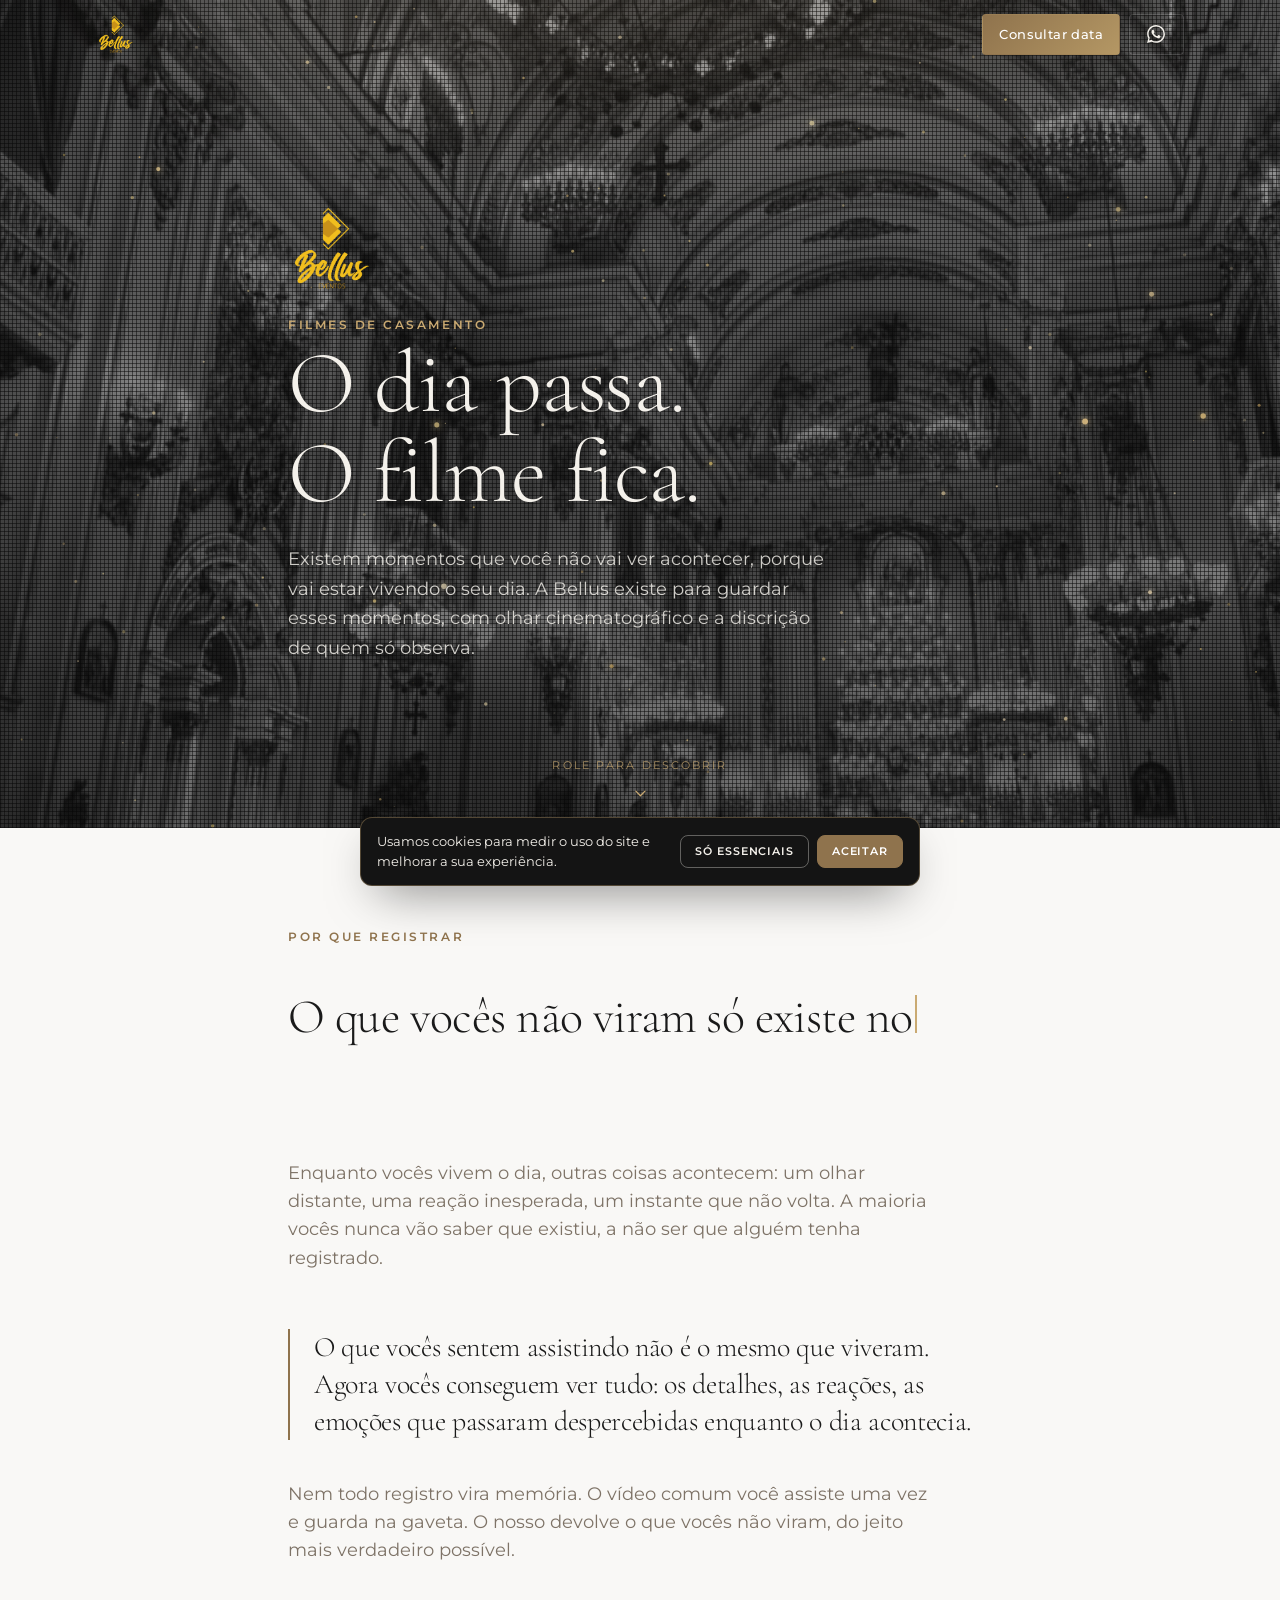
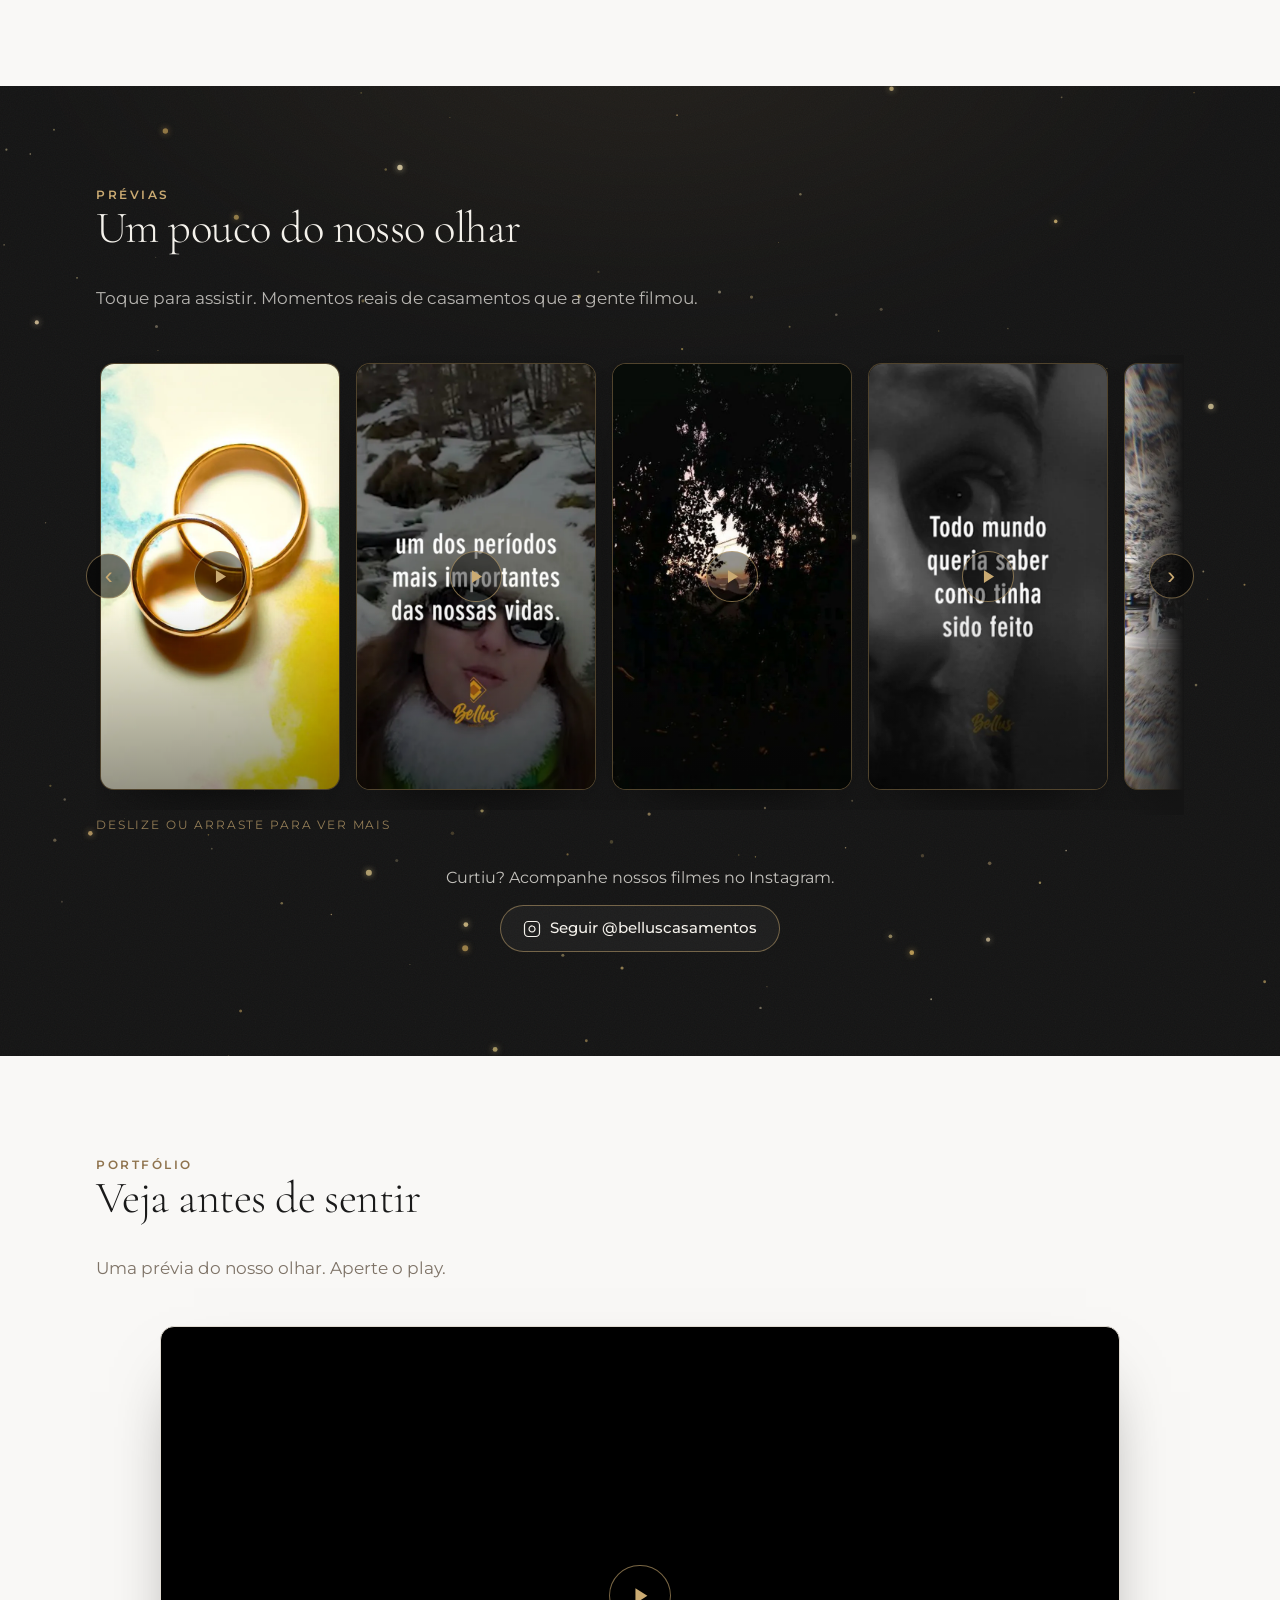
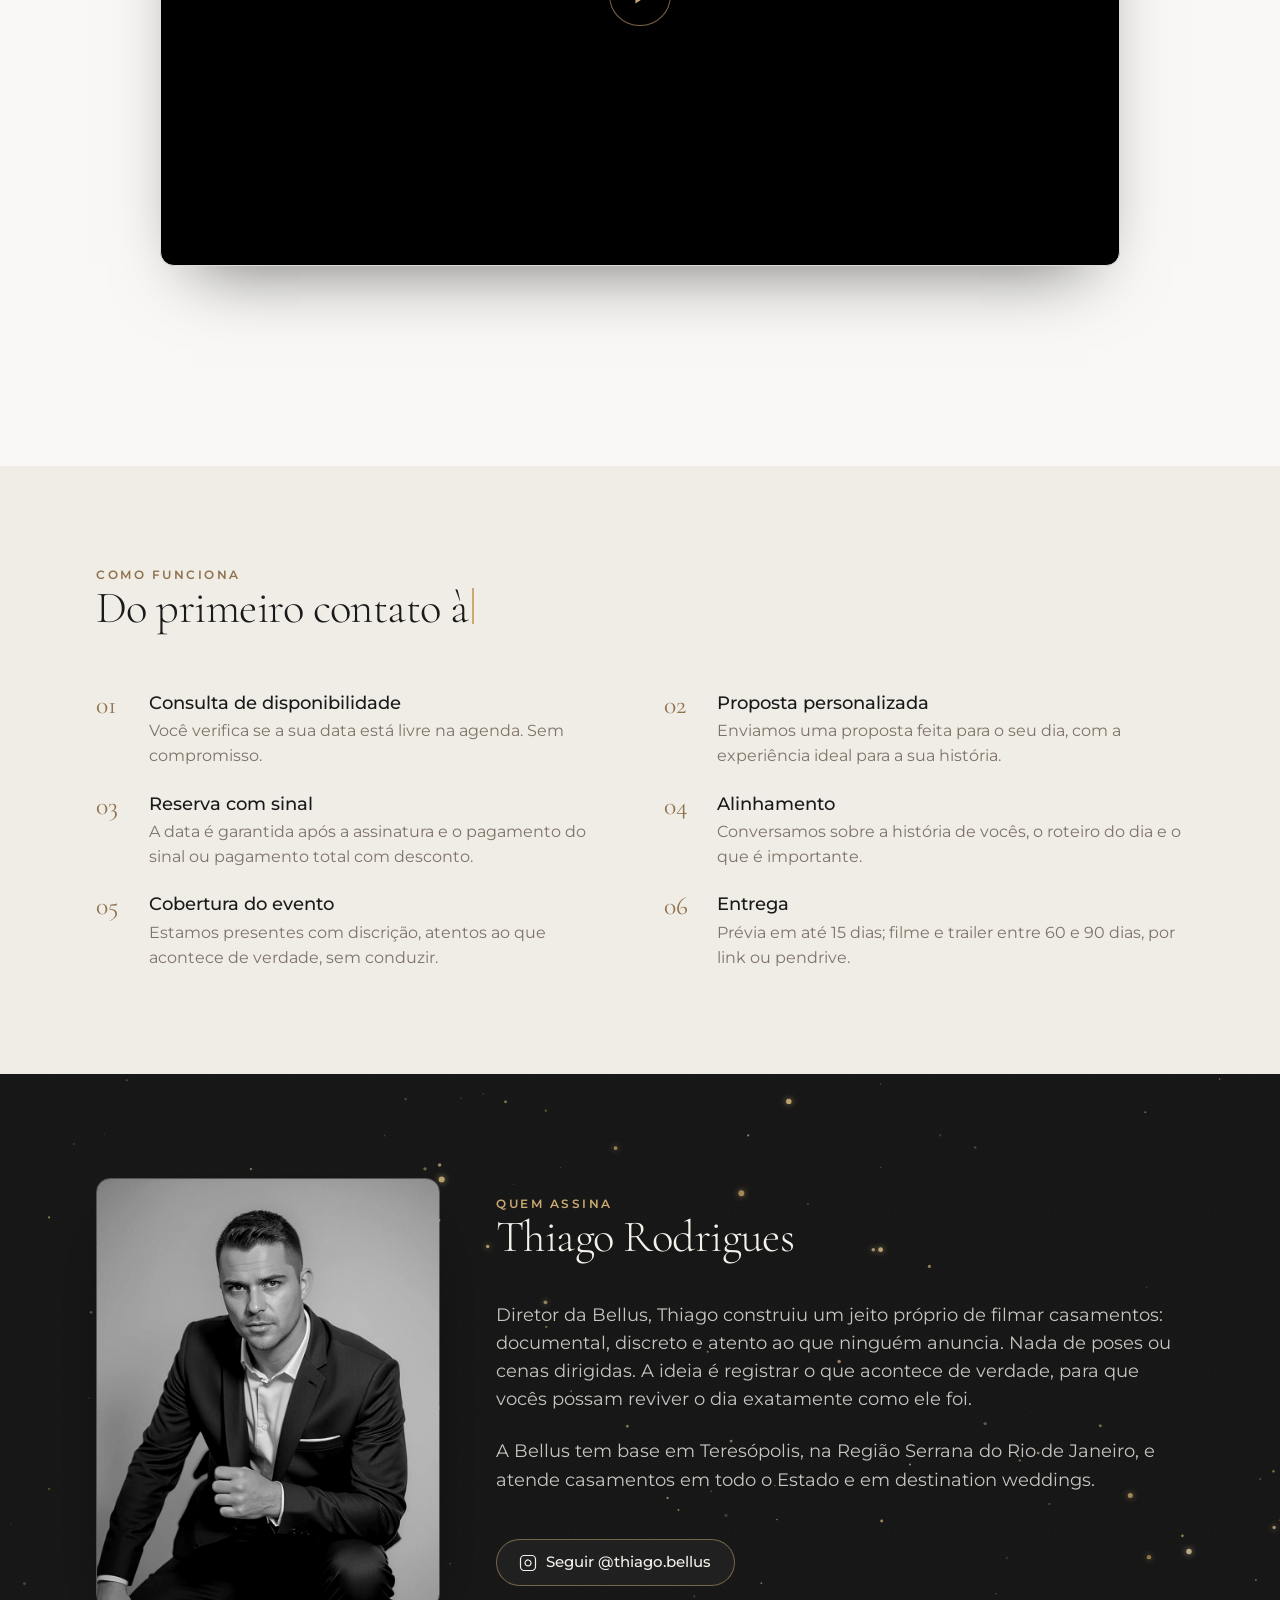
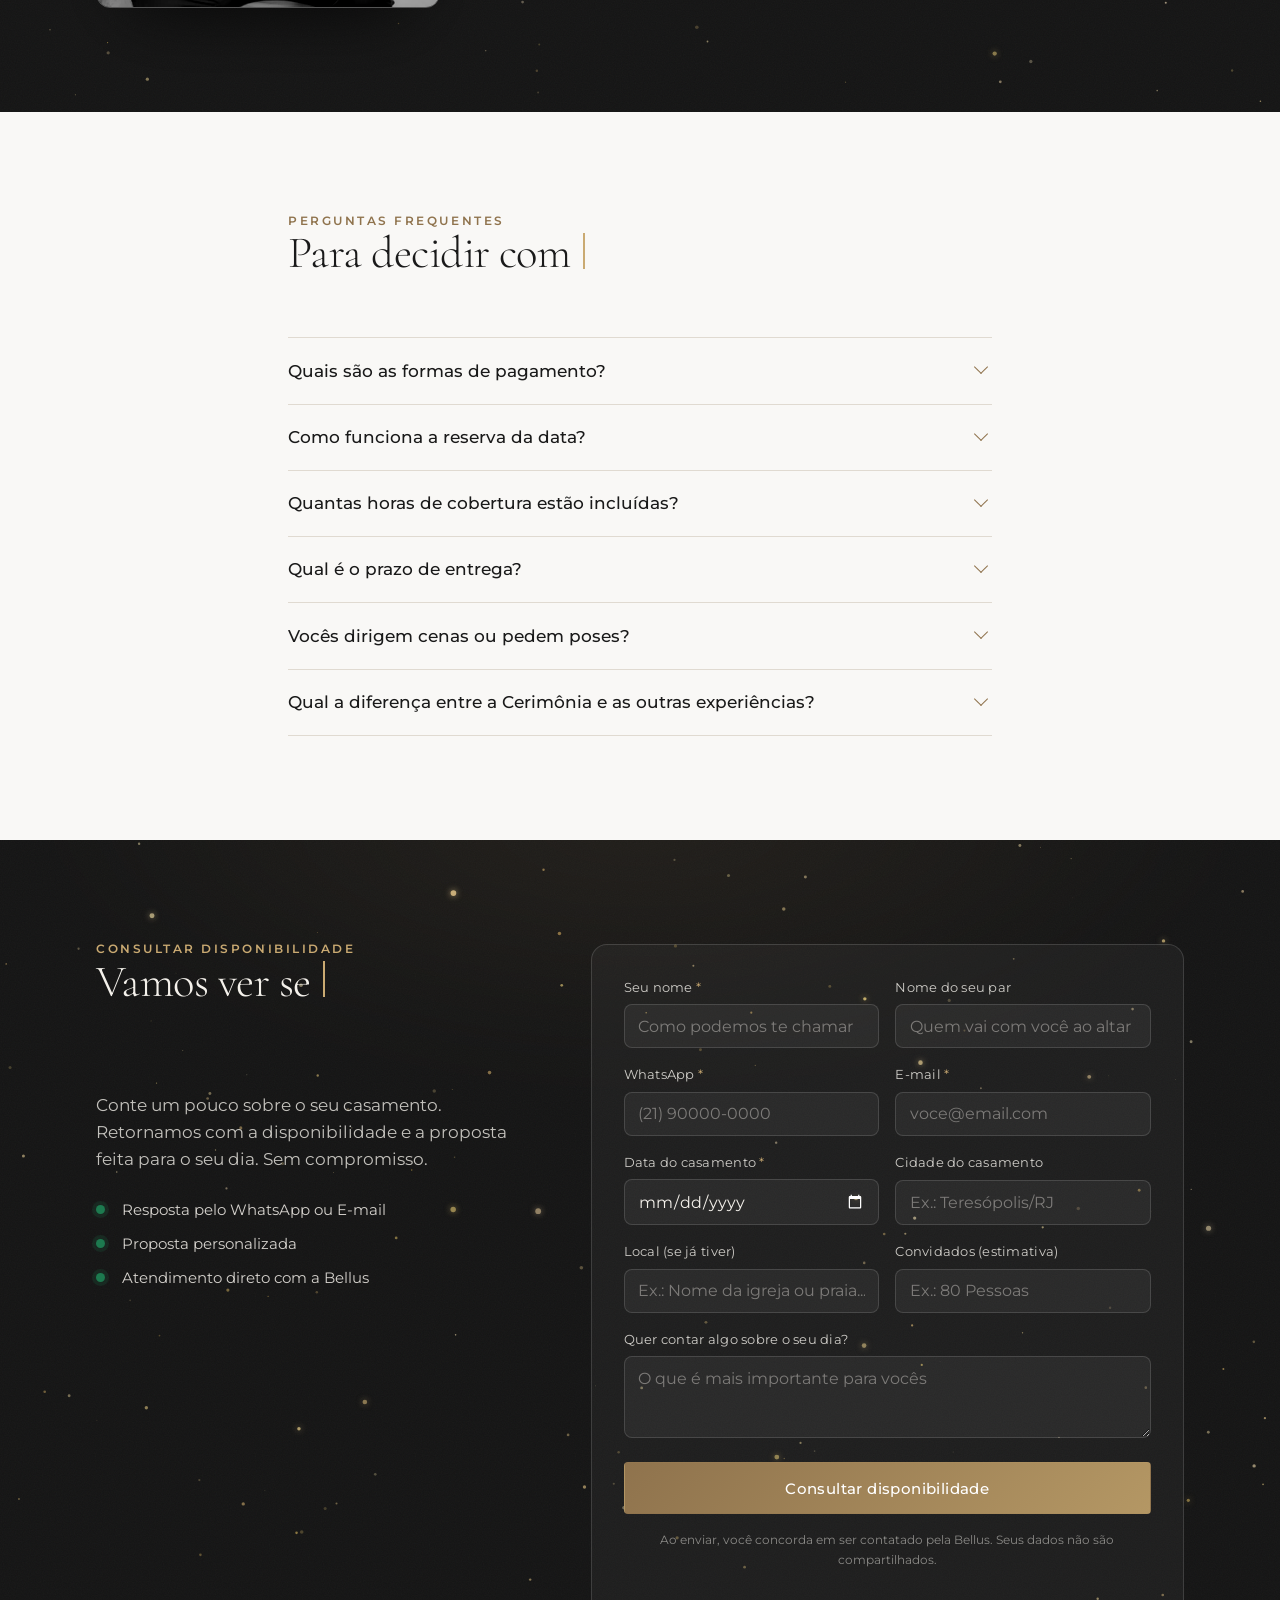
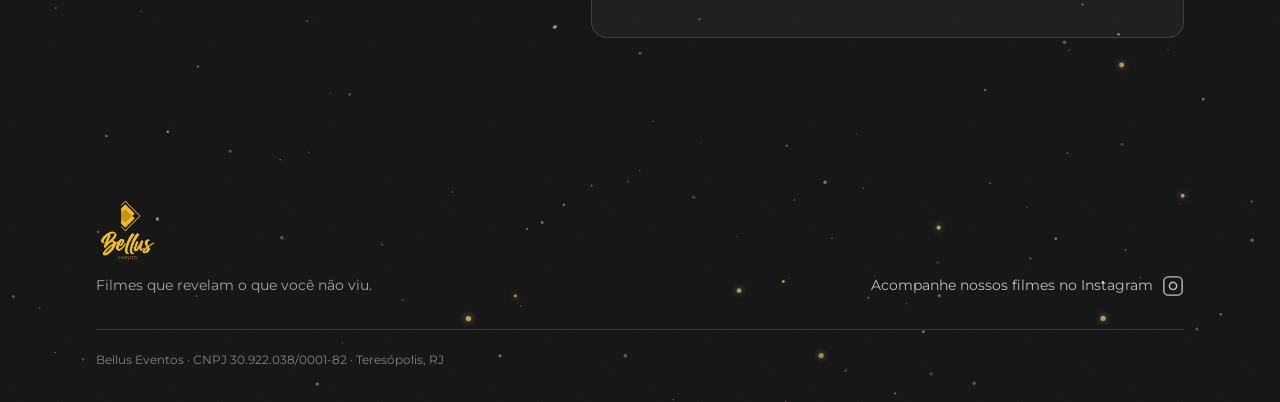
==== commit 0f72fbaf: "feat: Google tag (GA4 G-0W1X9CX8L7/G-JW39CTRMND por dominio) + Consent Mode v2 + banner LGPD + espel" ====
--- a/index.html
+++ b/index.html
@@ -21,6 +21,9 @@
   src="https://www.facebook.com/tr?id=574420538021101&ev=PageView&noscript=1"
   /></noscript>
   <!-- End Meta Pixel Code -->
+
+  <!-- Google tag (GA4) + consentimento -->
+  <script src="/tag.js?v=1" defer></script>
 
   <title>Bellus Eventos · Filmes de casamento em Teresópolis e Região Serrana</title>
   <meta name="description" content="Filmes de casamento com olhar cinematográfico e sensibilidade documental. A Bellus preserva o que você não viu acontecer no seu dia. Teresópolis e Região Serrana do Rio de Janeiro." />
